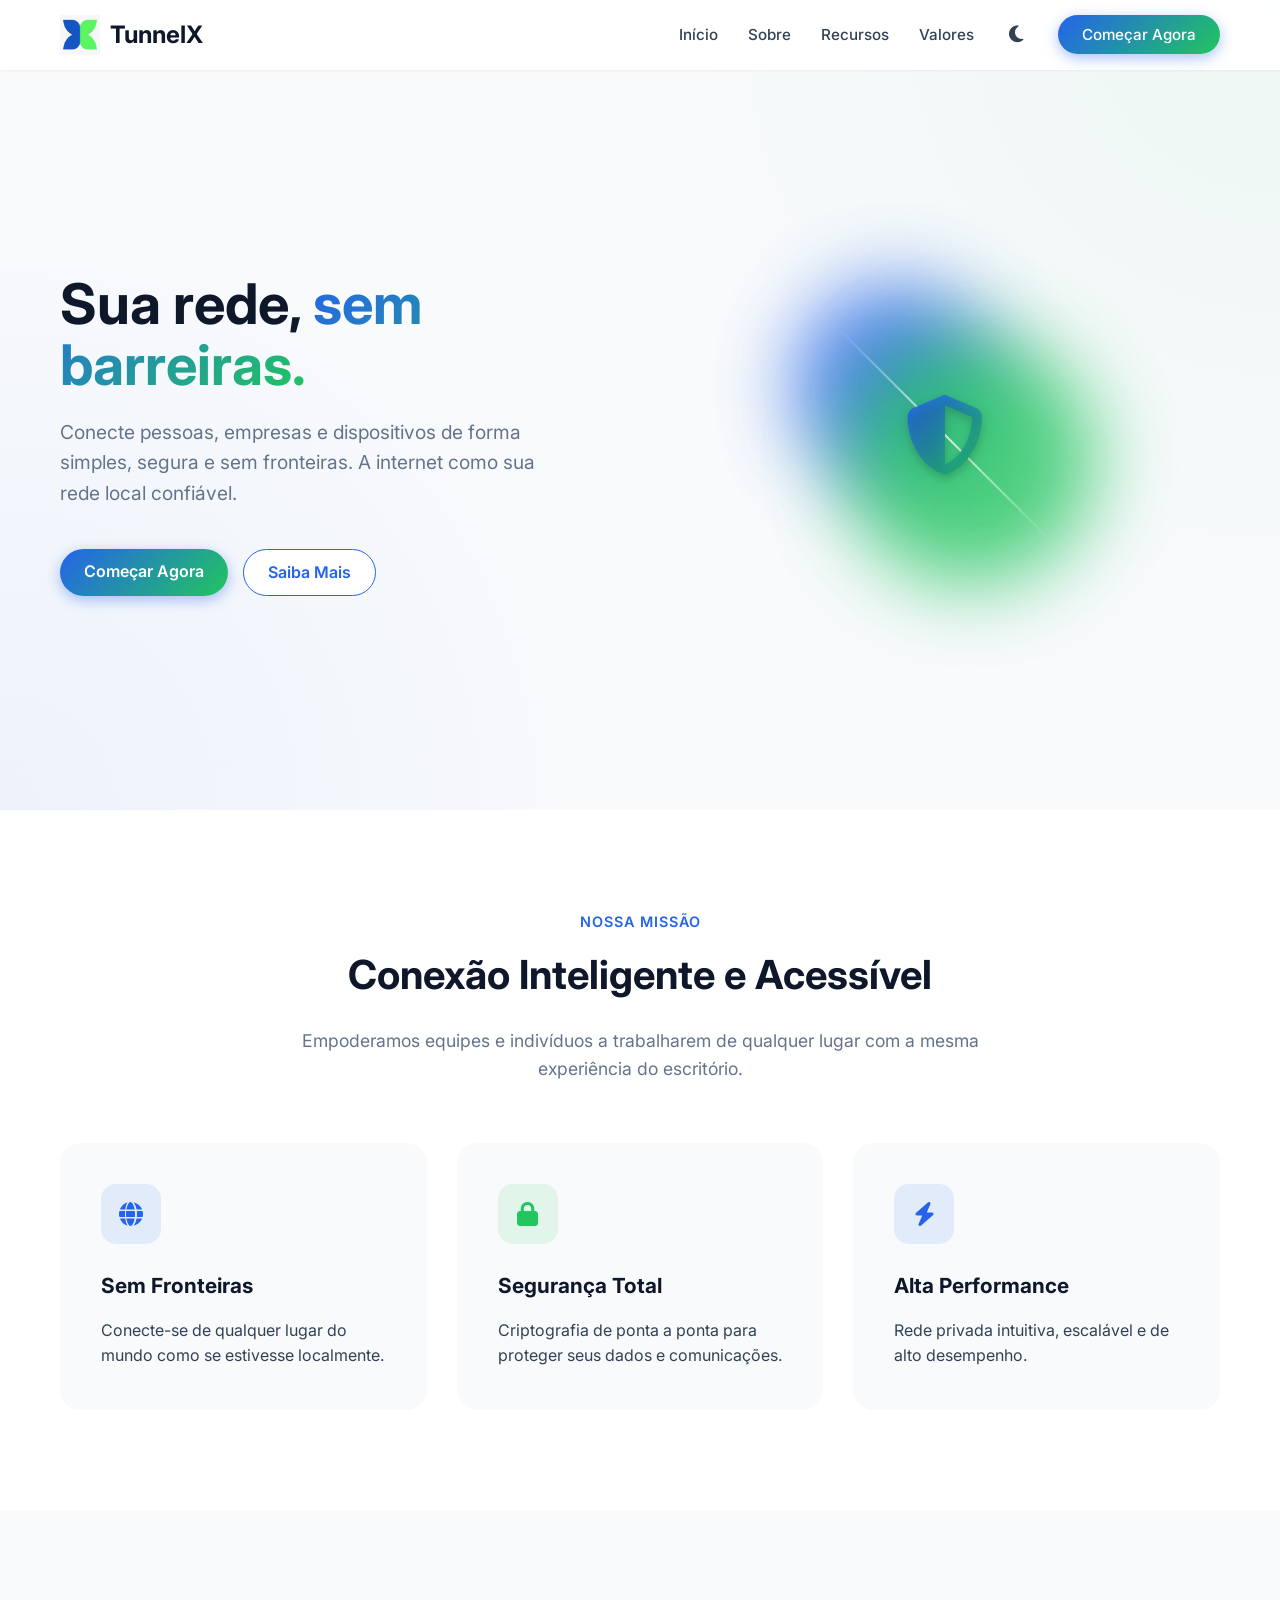
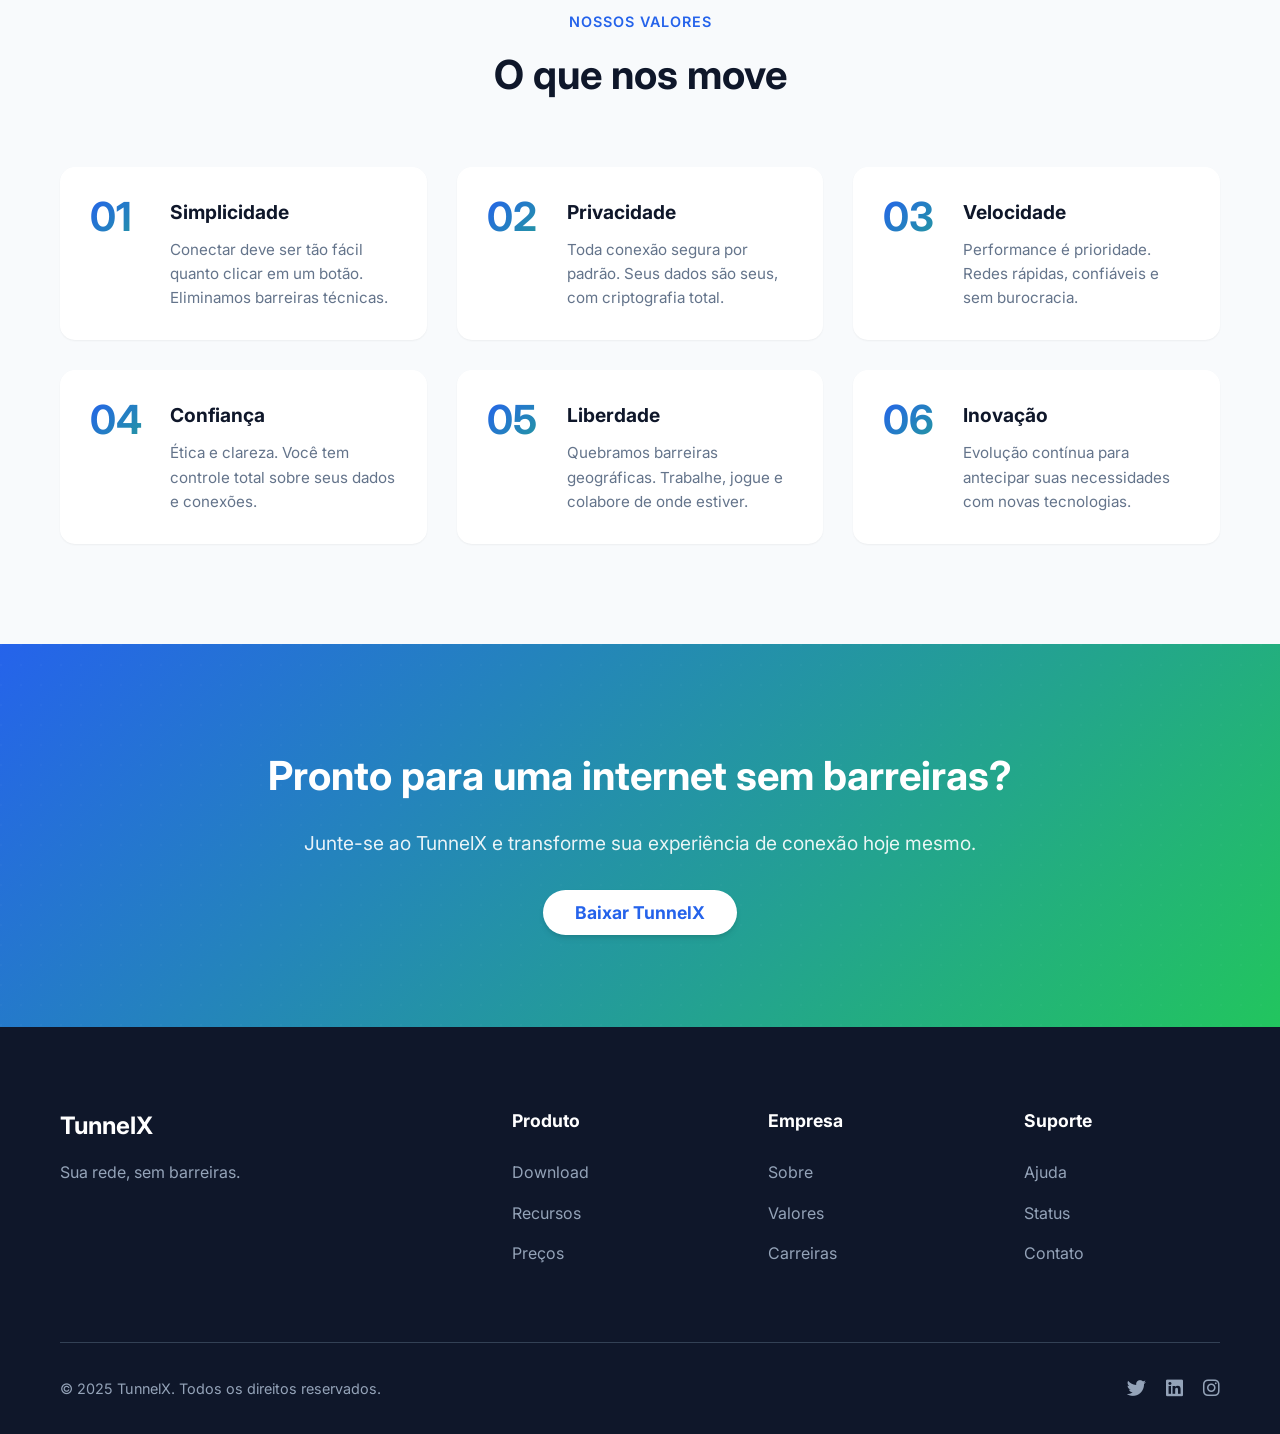
==== index.html @ 8c698bdf "update" ====
<!DOCTYPE html>
<html lang="pt-br">
<head>
    <meta charset="UTF-8">
    <meta name="viewport" content="width=device-width, initial-scale=1.0">
    <meta name="description" content="TunnelX - Sua rede, sem barreiras. A principal plataforma de redes privadas virtuais do mundo. Conecte-se com segurança, simplicidade e velocidade.">
    <meta name="keywords" content="VPN, rede privada, segurança, tunelamento, conexão remota, TunnelX, privacidade, criptografia">
    <meta name="author" content="TunnelX">
    <meta name="theme-color" content="#22C55E">

    <!-- Open Graph / Facebook -->
    <meta property="og:type" content="website">
    <meta property="og:title" content="TunnelX - Sua rede, sem barreiras">
    <meta property="og:description" content="TunnelX - Sua rede, sem barreiras. A principal plataforma de redes privadas virtuais do mundo. Conecte-se com segurança, simplicidade e velocidade.">
    <meta property="og:image" content="img/logo.png">

    <!-- Twitter -->
    <meta property="twitter:card" content="summary_large_image">
    <meta property="twitter:title" content="TunnelX - Sua rede, sem barreiras">
    <meta property="twitter:description" content="TunnelX - Sua rede, sem barreiras. A principal plataforma de redes privadas virtuais do mundo. Conecte-se com segurança, simplicidade e velocidade.">
    <meta property="twitter:image" content="img/logo.png">

    <title>TunnelX - Sua rede, sem barreiras</title>
    
    <!-- Google Fonts -->
    <link rel="preconnect" href="https://fonts.googleapis.com">
    <link rel="preconnect" href="https://fonts.gstatic.com" crossorigin>
    <link href="https://fonts.googleapis.com/css2?family=Inter:wght@300;400;500;600;700&display=swap" rel="stylesheet">
    
    <!-- Font Awesome -->
    <link rel="stylesheet" href="https://cdnjs.cloudflare.com/ajax/libs/font-awesome/6.4.0/css/all.min.css">
    
    <!-- Custom CSS -->
    <link rel="stylesheet" href="css/style.css">
    
    <!-- Favicon -->
    <link rel="shortcut icon" href="img/favicon.jpg" type="image/x-icon">
</head>
<body>

    <!-- Header -->
    <header class="header">
        <div class="container">
            <nav class="navbar">
                <a href="#" class="logo">
                    <img src="img/logo.png" alt="TunnelX Logo" class="logo-img">
                    <span>TunnelX</span>
                </a>
                <ul class="nav-links">
                    <li><a href="#home">Início</a></li>
                    <li><a href="#about">Sobre</a></li>
                    <li><a href="#features">Recursos</a></li>
                    <li><a href="#values">Valores</a></li>
                    <li>
                        <button id="theme-toggle" class="theme-toggle" aria-label="Alternar tema">
                            <i class="fa-solid fa-moon"></i>
                        </button>
                    </li>
                    <li><a href="#contact" class="btn-primary btn-pulse">Começar Agora</a></li>
                </ul>
                <div class="hamburger">
                    <span class="bar"></span>
                    <span class="bar"></span>
                    <span class="bar"></span>
                </div>
            </nav>
        </div>
    </header>

    <!-- Hero Section -->
    <section id="home" class="hero">
        <div class="container hero-container">
            <div class="hero-content fade-in-up">
                <h1>Sua rede, <span class="highlight">sem barreiras.</span></h1>
                <p>Conecte pessoas, empresas e dispositivos de forma simples, segura e sem fronteiras. A internet como sua rede local confiável.</p>
                <div class="hero-btns">
                    <a href="#contact" class="btn-primary btn-pulse">Começar Agora</a>
                    <a href="#about" class="btn-secondary">Saiba Mais</a>
                </div>
            </div>
            <div class="hero-image fade-in-up delay-200">
                <!-- Abstract visual representation of tunneling/connection -->
                <div class="connection-visual">
                    <div class="circle circle-1"></div>
                    <div class="circle circle-2"></div>
                    <div class="line"></div>
                    <i class="fa-solid fa-shield-halved shield-icon"></i>
                </div>
            </div>
        </div>
    </section>

    <!-- Vision/Mission Section -->
    <section id="about" class="about">
        <div class="container">
            <div class="section-header text-center">
                <span class="subtitle">Nossa Missão</span>
                <h2>Conexão Inteligente e Acessível</h2>
                <p>Empoderamos equipes e indivíduos a trabalharem de qualquer lugar com a mesma experiência do escritório.</p>
            </div>
            
            <div class="about-grid">
                <div class="about-card scroll-reveal">
                    <div class="icon-box">
                        <i class="fa-solid fa-globe"></i>
                    </div>
                    <h3>Sem Fronteiras</h3>
                    <p>Conecte-se de qualquer lugar do mundo como se estivesse localmente.</p>
                </div>
                <div class="about-card scroll-reveal delay-100">
                    <div class="icon-box">
                        <i class="fa-solid fa-lock"></i>
                    </div>
                    <h3>Segurança Total</h3>
                    <p>Criptografia de ponta a ponta para proteger seus dados e comunicações.</p>
                </div>
                <div class="about-card scroll-reveal delay-200">
                    <div class="icon-box">
                        <i class="fa-solid fa-bolt"></i>
                    </div>
                    <h3>Alta Performance</h3>
                    <p>Rede privada intuitiva, escalável e de alto desempenho.</p>
                </div>
            </div>
        </div>
    </section>

    <!-- Values Section -->
    <section id="values" class="values">
        <div class="container">
            <div class="section-header text-center">
                <span class="subtitle">Nossos Valores</span>
                <h2>O que nos move</h2>
            </div>
            
            <div class="values-grid">
                <!-- Value 1 -->
                <div class="value-item scroll-reveal">
                    <div class="value-number">01</div>
                    <div class="value-content">
                        <h3>Simplicidade</h3>
                        <p>Conectar deve ser tão fácil quanto clicar em um botão. Eliminamos barreiras técnicas.</p>
                    </div>
                </div>
                <!-- Value 2 -->
                <div class="value-item scroll-reveal delay-100">
                    <div class="value-number">02</div>
                    <div class="value-content">
                        <h3>Privacidade</h3>
                        <p>Toda conexão segura por padrão. Seus dados são seus, com criptografia total.</p>
                    </div>
                </div>
                <!-- Value 3 -->
                <div class="value-item scroll-reveal delay-200">
                    <div class="value-number">03</div>
                    <div class="value-content">
                        <h3>Velocidade</h3>
                        <p>Performance é prioridade. Redes rápidas, confiáveis e sem burocracia.</p>
                    </div>
                </div>
                <!-- Value 4 -->
                <div class="value-item scroll-reveal">
                    <div class="value-number">04</div>
                    <div class="value-content">
                        <h3>Confiança</h3>
                        <p>Ética e clareza. Você tem controle total sobre seus dados e conexões.</p>
                    </div>
                </div>
                <!-- Value 5 -->
                <div class="value-item scroll-reveal delay-100">
                    <div class="value-number">05</div>
                    <div class="value-content">
                        <h3>Liberdade</h3>
                        <p>Quebramos barreiras geográficas. Trabalhe, jogue e colabore de onde estiver.</p>
                    </div>
                </div>
                <!-- Value 6 -->
                <div class="value-item scroll-reveal delay-200">
                    <div class="value-number">06</div>
                    <div class="value-content">
                        <h3>Inovação</h3>
                        <p>Evolução contínua para antecipar suas necessidades com novas tecnologias.</p>
                    </div>
                </div>
            </div>
        </div>
    </section>

    <!-- CTA Section -->
    <section id="contact" class="cta">
        <div class="container">
            <div class="cta-content text-center scroll-reveal">
                <h2>Pronto para uma internet sem barreiras?</h2>
                <p>Junte-se ao TunnelX e transforme sua experiência de conexão hoje mesmo.</p>
                <a href="#" class="btn-light">Baixar TunnelX</a>
            </div>
        </div>
    </section>

    <!-- Footer -->
    <footer class="footer">
        <div class="container">
            <div class="footer-top">
                <div class="footer-brand">
                    <a href="#" class="logo">
                        <span class="logo-text">TunnelX</span>
                    </a>
                    <p>Sua rede, sem barreiras.</p>
                </div>
                <div class="footer-col">
                    <h4>Produto</h4>
                    <ul>
                        <li><a href="#">Download</a></li>
                        <li><a href="#">Recursos</a></li>
                        <li><a href="#">Preços</a></li>
                    </ul>
                </div>
                <div class="footer-col">
                    <h4>Empresa</h4>
                    <ul>
                        <li><a href="#about">Sobre</a></li>
                        <li><a href="#values">Valores</a></li>
                        <li><a href="#">Carreiras</a></li>
                    </ul>
                </div>
                <div class="footer-col">
                    <h4>Suporte</h4>
                    <ul>
                        <li><a href="#">Ajuda</a></li>
                        <li><a href="#">Status</a></li>
                        <li><a href="#">Contato</a></li>
                    </ul>
                </div>
            </div>
            <div class="footer-bottom">
                <p>&copy; 2025 TunnelX. Todos os direitos reservados.</p>
                <div class="social-links">
                    <a href="#"><i class="fa-brands fa-twitter"></i></a>
                    <a href="#"><i class="fa-brands fa-linkedin"></i></a>
                    <a href="#"><i class="fa-brands fa-instagram"></i></a>
                </div>
            </div>
        </div>
    </footer>

    <script src="js/main.js"></script>
</body>
</html>
---- css/style.css ----
:root {
    --primary-color: #2563EB;
    --primary-dark: #1E40AF;
    --secondary-color: #22C55E;
    --secondary-dark: #16A34A;
    --text-color: #334155;
    --text-light: #64748B;
    --bg-light: #F8FAFC;
    --bg-white: #FFFFFF;
    --bg-dark: #0F172A;
    --gradient-main: linear-gradient(135deg, var(--primary-color) 0%, var(--secondary-color) 100%);
    --shadow-sm: 0 1px 2px 0 rgb(0 0 0 / 0.05);
    --shadow-md: 0 4px 6px -1px rgb(0 0 0 / 0.1), 0 2px 4px -2px rgb(0 0 0 / 0.1);
    --shadow-lg: 0 10px 15px -3px rgb(0 0 0 / 0.1), 0 4px 6px -4px rgb(0 0 0 / 0.1);
    --transition: all 0.3s ease;
    --container-width: 1200px;
    --heading-color: var(--bg-dark);
    --footer-bg: var(--bg-dark);
    --card-bg: var(--bg-white);
    --header-bg: rgba(255, 255, 255, 0.95);
}

[data-theme="dark"] {
    --primary-color: #3B82F6;
    --primary-dark: #60A5FA;
    --secondary-color: #4ADE80;
    --secondary-dark: #22C55E;
    --text-color: #E2E8F0;
    --text-light: #94A3B8;
    --bg-light: #0F172A;
    --bg-white: #1E293B;
    --bg-dark: #F8FAFC; /* Inverted for some specific uses if any remaining */
    --heading-color: #F8FAFC;
    --footer-bg: #020617;
    --card-bg: #1E293B;
    --header-bg: rgba(15, 23, 42, 0.95);
    --shadow-sm: 0 1px 2px 0 rgb(0 0 0 / 0.3);
    --shadow-md: 0 4px 6px -1px rgb(0 0 0 / 0.3), 0 2px 4px -2px rgb(0 0 0 / 0.3);
    --shadow-lg: 0 10px 15px -3px rgb(0 0 0 / 0.3), 0 4px 6px -4px rgb(0 0 0 / 0.3);
}

* {
    margin: 0;
    padding: 0;
    box-sizing: border-box;
}

html {
    scroll-behavior: smooth;
}

body {
    font-family: 'Inter', sans-serif;
    color: var(--text-color);
    background-color: var(--bg-light);
    line-height: 1.6;
    overflow-x: hidden;
}

a {
    text-decoration: none;
    color: inherit;
    transition: var(--transition);
}

ul {
    list-style: none;
}

img {
    max-width: 100%;
    display: block;
}

.container {
    max-width: var(--container-width);
    margin: 0 auto;
    padding: 0 20px;
}

.text-center {
    text-align: center;
}

/* Theme Toggle */
.theme-toggle {
    background: none;
    border: none;
    color: var(--text-color);
    font-size: 1.2rem;
    cursor: pointer;
    padding: 5px;
    border-radius: 50%;
    transition: var(--transition);
    display: flex;
    align-items: center;
    justify-content: center;
}

.theme-toggle:hover {
    color: var(--primary-color);
    background-color: rgba(0,0,0,0.05);
}

[data-theme="dark"] .theme-toggle:hover {
    background-color: rgba(255,255,255,0.1);
}

/* Header */
.header {
    background-color: var(--header-bg);
    backdrop-filter: blur(10px);
    position: fixed;
    width: 100%;
    top: 0;
    z-index: 1000;
    box-shadow: var(--shadow-sm);
    padding: 15px 0;
}

.navbar {
    display: flex;
    justify-content: space-between;
    align-items: center;
}

.logo {
    display: flex;
    align-items: center;
    gap: 10px;
    font-weight: 700;
    font-size: 1.5rem;
    color: var(--heading-color);
}

.logo-img {
    height: 40px;
}

.nav-links {
    display: flex;
    align-items: center;
    gap: 30px;
}

.nav-links a {
    font-weight: 500;
    font-size: 0.95rem;
    color: var(--text-color);
}

.nav-links a:hover {
    color: var(--primary-color);
}

.hamburger {
    display: none;
    cursor: pointer;
}

.bar {
    display: block;
    width: 25px;
    height: 3px;
    margin: 5px auto;
    background-color: var(--text-color);
    transition: var(--transition);
}

/* Buttons */
.btn-primary {
    background: var(--gradient-main);
    color: white !important;
    padding: 10px 24px;
    border-radius: 50px;
    font-weight: 600;
    box-shadow: 0 4px 14px 0 rgba(37, 99, 235, 0.39);
}

.btn-primary:hover {
    transform: translateY(-2px);
    box-shadow: 0 6px 20px 0 rgba(37, 99, 235, 0.23);
}

.btn-secondary {
    background: var(--bg-white);
    color: var(--primary-color) !important;
    padding: 10px 24px;
    border-radius: 50px;
    font-weight: 600;
    border: 1px solid var(--primary-color);
}

.btn-secondary:hover {
    background-color: #f0f7ff;
}

.btn-light {
    background-color: var(--bg-white);
    color: var(--primary-color);
    padding: 12px 32px;
    border-radius: 50px;
    font-weight: 700;
    font-size: 1.1rem;
    box-shadow: var(--shadow-md);
}

.btn-light:hover {
    transform: translateY(-2px);
    box-shadow: var(--shadow-lg);
}

/* Hero Section */
.hero {
    padding: 160px 0 100px;
    min-height: 90vh;
    display: flex;
    align-items: center;
    background: radial-gradient(circle at top right, rgba(34, 197, 94, 0.05), transparent 40%),
                radial-gradient(circle at bottom left, rgba(37, 99, 235, 0.05), transparent 40%);
}

.hero-container {
    display: grid;
    grid-template-columns: 1fr 1fr;
    gap: 60px;
    align-items: center;
}

.hero-content h1 {
    font-size: 3.5rem;
    line-height: 1.1;
    margin-bottom: 20px;
    color: var(--heading-color);
}

.highlight {
    background: var(--gradient-main);
    -webkit-background-clip: text;
    -webkit-text-fill-color: transparent;
}

.hero-content p {
    font-size: 1.2rem;
    color: var(--text-light);
    margin-bottom: 40px;
    max-width: 500px;
}

.hero-btns {
    display: flex;
    gap: 15px;
    flex-wrap: wrap;
}

/* Hero Animation Visual */
.connection-visual {
    position: relative;
    width: 400px;
    height: 400px;
    margin: 0 auto;
    max-width: 100%;
}

.circle {
    position: absolute;
    border-radius: 50%;
    opacity: 0.8;
}

.circle-1 {
    width: 200px;
    height: 200px;
    background: var(--primary-color);
    top: 50px;
    left: 50px;
    filter: blur(40px);
    animation: float 6s ease-in-out infinite;
}

.circle-2 {
    width: 250px;
    height: 250px;
    background: var(--secondary-color);
    bottom: 50px;
    right: 50px;
    filter: blur(40px);
    animation: float 8s ease-in-out infinite reverse;
}

.line {
    position: absolute;
    top: 50%;
    left: 50%;
    width: 300px;
    height: 2px;
    background: linear-gradient(90deg, transparent, rgba(255,255,255,0.8), transparent);
    transform: translate(-50%, -50%) rotate(45deg);
    z-index: 1;
}

.shield-icon {
    position: absolute;
    top: 50%;
    left: 50%;
    transform: translate(-50%, -50%);
    font-size: 5rem;
    color: white;
    z-index: 2;
    text-shadow: 0 4px 10px rgba(0,0,0,0.1);
    background: var(--gradient-main);
    -webkit-background-clip: text;
    -webkit-text-fill-color: transparent;
    filter: drop-shadow(0 4px 6px rgba(0,0,0,0.1));
}

@keyframes float {
    0% { transform: translate(0, 0); }
    50% { transform: translate(0, 20px); }
    100% { transform: translate(0, 0); }
}

/* About Section */
.about {
    padding: 100px 0;
    background-color: var(--bg-white);
}

.section-header {
    margin-bottom: 60px;
}

.subtitle {
    color: var(--primary-color);
    font-weight: 600;
    text-transform: uppercase;
    font-size: 0.9rem;
    letter-spacing: 1px;
    display: block;
    margin-bottom: 10px;
}

.section-header h2 {
    font-size: 2.5rem;
    color: var(--heading-color);
    margin-bottom: 20px;
}

.section-header p {
    font-size: 1.1rem;
    color: var(--text-light);
    max-width: 700px;
    margin: 0 auto;
}

.about-grid {
    display: grid;
    grid-template-columns: repeat(auto-fit, minmax(300px, 1fr));
    gap: 30px;
}

.about-card {
    background: var(--bg-light);
    padding: 40px;
    border-radius: 20px;
    transition: var(--transition);
    border: 1px solid transparent;
}

.about-card:hover {
    transform: translateY(-5px);
    box-shadow: var(--shadow-lg);
    background: var(--card-bg);
    border-color: rgba(37, 99, 235, 0.1);
}

.icon-box {
    width: 60px;
    height: 60px;
    background: rgba(37, 99, 235, 0.1);
    border-radius: 15px;
    display: flex;
    align-items: center;
    justify-content: center;
    font-size: 1.5rem;
    color: var(--primary-color);
    margin-bottom: 25px;
}

.about-card:nth-child(2) .icon-box {
    background: rgba(34, 197, 94, 0.1);
    color: var(--secondary-color);
}

.about-card h3 {
    font-size: 1.3rem;
    margin-bottom: 15px;
    color: var(--heading-color);
}

/* Values Section */
.values {
    padding: 100px 0;
    background-color: var(--bg-light);
}

.values-grid {
    display: grid;
    grid-template-columns: repeat(auto-fit, minmax(300px, 1fr));
    gap: 30px;
}

.value-item {
    background: var(--card-bg);
    padding: 30px;
    border-radius: 15px;
    display: flex;
    gap: 20px;
    box-shadow: var(--shadow-sm);
    transition: var(--transition);
}

.value-item:hover {
    box-shadow: var(--shadow-md);
    transform: translateY(-3px);
}

.value-number {
    font-size: 2.5rem;
    font-weight: 700;
    background: var(--gradient-main);
    -webkit-background-clip: text;
    -webkit-text-fill-color: transparent;
    background-clip: text;
    line-height: 1;
    min-width: 60px;
}

.value-content h3 {
    font-size: 1.2rem;
    margin-bottom: 10px;
    color: var(--heading-color);
}

.value-content p {
    font-size: 0.95rem;
    color: var(--text-light);
}

/* CTA Section */
.cta {
    padding: 100px 0;
    background: var(--gradient-main);
    color: white;
    position: relative;
    overflow: hidden;
}

.cta::before {
    content: '';
    position: absolute;
    top: 0;
    left: 0;
    right: 0;
    bottom: 0;
    background: url('data:image/svg+xml,<svg width="20" height="20" xmlns="http://www.w3.org/2000/svg"><circle cx="1" cy="1" r="1" fill="rgba(255,255,255,0.1)"/></svg>');
    opacity: 0.3;
}

.cta-content {
    position: relative;
    z-index: 1;
    max-width: 800px;
    margin: 0 auto;
    padding: 0 20px;
}

.cta h2 {
    font-size: 2.5rem;
    margin-bottom: 20px;
}

.cta p {
    font-size: 1.2rem;
    margin-bottom: 40px;
    opacity: 0.9;
}

/* Footer */
.footer {
    background-color: var(--footer-bg);
    color: white;
    padding: 80px 0 30px;
}

.footer-top {
    display: grid;
    grid-template-columns: 2fr 1fr 1fr 1fr;
    gap: 60px;
    margin-bottom: 60px;
}

.footer-brand .logo-text {
    font-size: 1.5rem;
    font-weight: 700;
    color: white;
    display: block;
    margin-bottom: 15px;
}

.footer-brand p {
    color: #94a3b8;
    max-width: 300px;
}

.footer-col h4 {
    margin-bottom: 25px;
    font-size: 1.1rem;
}

.footer-col ul li {
    margin-bottom: 15px;
}

.footer-col ul li a {
    color: #94a3b8;
}

.footer-col ul li a:hover {
    color: white;
}

.footer-bottom {
    border-top: 1px solid #334155;
    padding-top: 30px;
    display: flex;
    justify-content: space-between;
    align-items: center;
    color: #94a3b8;
    font-size: 0.9rem;
}

.social-links {
    display: flex;
    gap: 20px;
}

.social-links a {
    color: #94a3b8;
    font-size: 1.2rem;
}

.social-links a:hover {
    color: white;
}

/* Animations */
.fade-in-up {
    opacity: 0;
    transform: translateY(30px);
    animation: fadeInUp 0.8s forwards;
}

.scroll-reveal {
    opacity: 0;
    transform: translateY(30px);
    transition: all 0.8s ease;
}

.scroll-reveal.active {
    opacity: 1;
    transform: translateY(0);
}

.delay-100 { animation-delay: 0.1s; transition-delay: 0.1s; }
.delay-200 { animation-delay: 0.2s; transition-delay: 0.2s; }

@keyframes fadeInUp {
    to {
        opacity: 1;
        transform: translateY(0);
    }
}

@keyframes pulse {
    0% {
        box-shadow: 0 4px 14px 0 rgba(37, 99, 235, 0.39), 0 0 0 0 rgba(37, 99, 235, 0.7);
    }
    70% {
        box-shadow: 0 4px 14px 0 rgba(37, 99, 235, 0.39), 0 0 0 10px rgba(37, 99, 235, 0);
    }
    100% {
        box-shadow: 0 4px 14px 0 rgba(37, 99, 235, 0.39), 0 0 0 0 rgba(37, 99, 235, 0);
    }
}

.btn-pulse {
    animation: pulse 2s infinite;
}

.btn-pulse:hover {
    animation: none;
}

/* Responsive */
@media (max-width: 992px) {
    .hero-content h1 {
        font-size: 2.8rem;
    }
    
    .hero-container {
        grid-template-columns: 1fr;
        text-align: center;
    }
    
    .hero-content p {
        margin: 0 auto 40px;
    }
    
    .hero-btns {
        justify-content: center;
    }
    
    .hero-image {
        margin-top: 50px;
    }
    
    .connection-visual {
        width: 300px;
        height: 300px;
    }

    .circle-1 { width: 150px; height: 150px; }
    .circle-2 { width: 180px; height: 180px; }
    .line { width: 220px; }
    
    .footer-top {
        grid-template-columns: 1fr 1fr;
        gap: 40px;
    }
}

@media (max-width: 768px) {
    .nav-links {
        position: fixed;
        right: -100%;
        top: 70px;
        flex-direction: column;
        background-color: white;
        width: 100%;
        text-align: center;
        transition: 0.3s;
        box-shadow: 0 10px 10px rgba(0,0,0,0.1);
        padding: 20px 0;
    }
    
    .nav-links.active {
        right: 0;
    }
    
    .hamburger {
        display: block;
    }
    
    .hamburger.active .bar:nth-child(2) {
        opacity: 0;
    }
    
    .hamburger.active .bar:nth-child(1) {
        transform: translateY(8px) rotate(45deg);
    }
    
    .hamburger.active .bar:nth-child(3) {
        transform: translateY(-8px) rotate(-45deg);
    }
    
    .hero-content h1 {
        font-size: 2.2rem;
    }
    
    .section-header h2 {
        font-size: 2rem;
    }

    .cta h2 {
        font-size: 2rem;
    }
    
    .footer-top {
        grid-template-columns: 1fr;
        text-align: center;
    }
    
    .footer-brand p {
        margin: 0 auto;
    }
    
    .footer-bottom {
        flex-direction: column;
        gap: 20px;
        text-align: center;
    }
}

@media (max-width: 480px) {
    .hero-content h1 {
        font-size: 1.8rem;
    }

    .hero-btns {
        flex-direction: column;
        width: 100%;
    }

    .btn-primary, .btn-secondary {
        width: 100%;
        text-align: center;
    }

    .value-item {
        flex-direction: column;
        text-align: center;
    }
    
    .value-number {
        margin: 0 auto;
    }

    .connection-visual {
        width: 250px;
        height: 250px;
    }
}
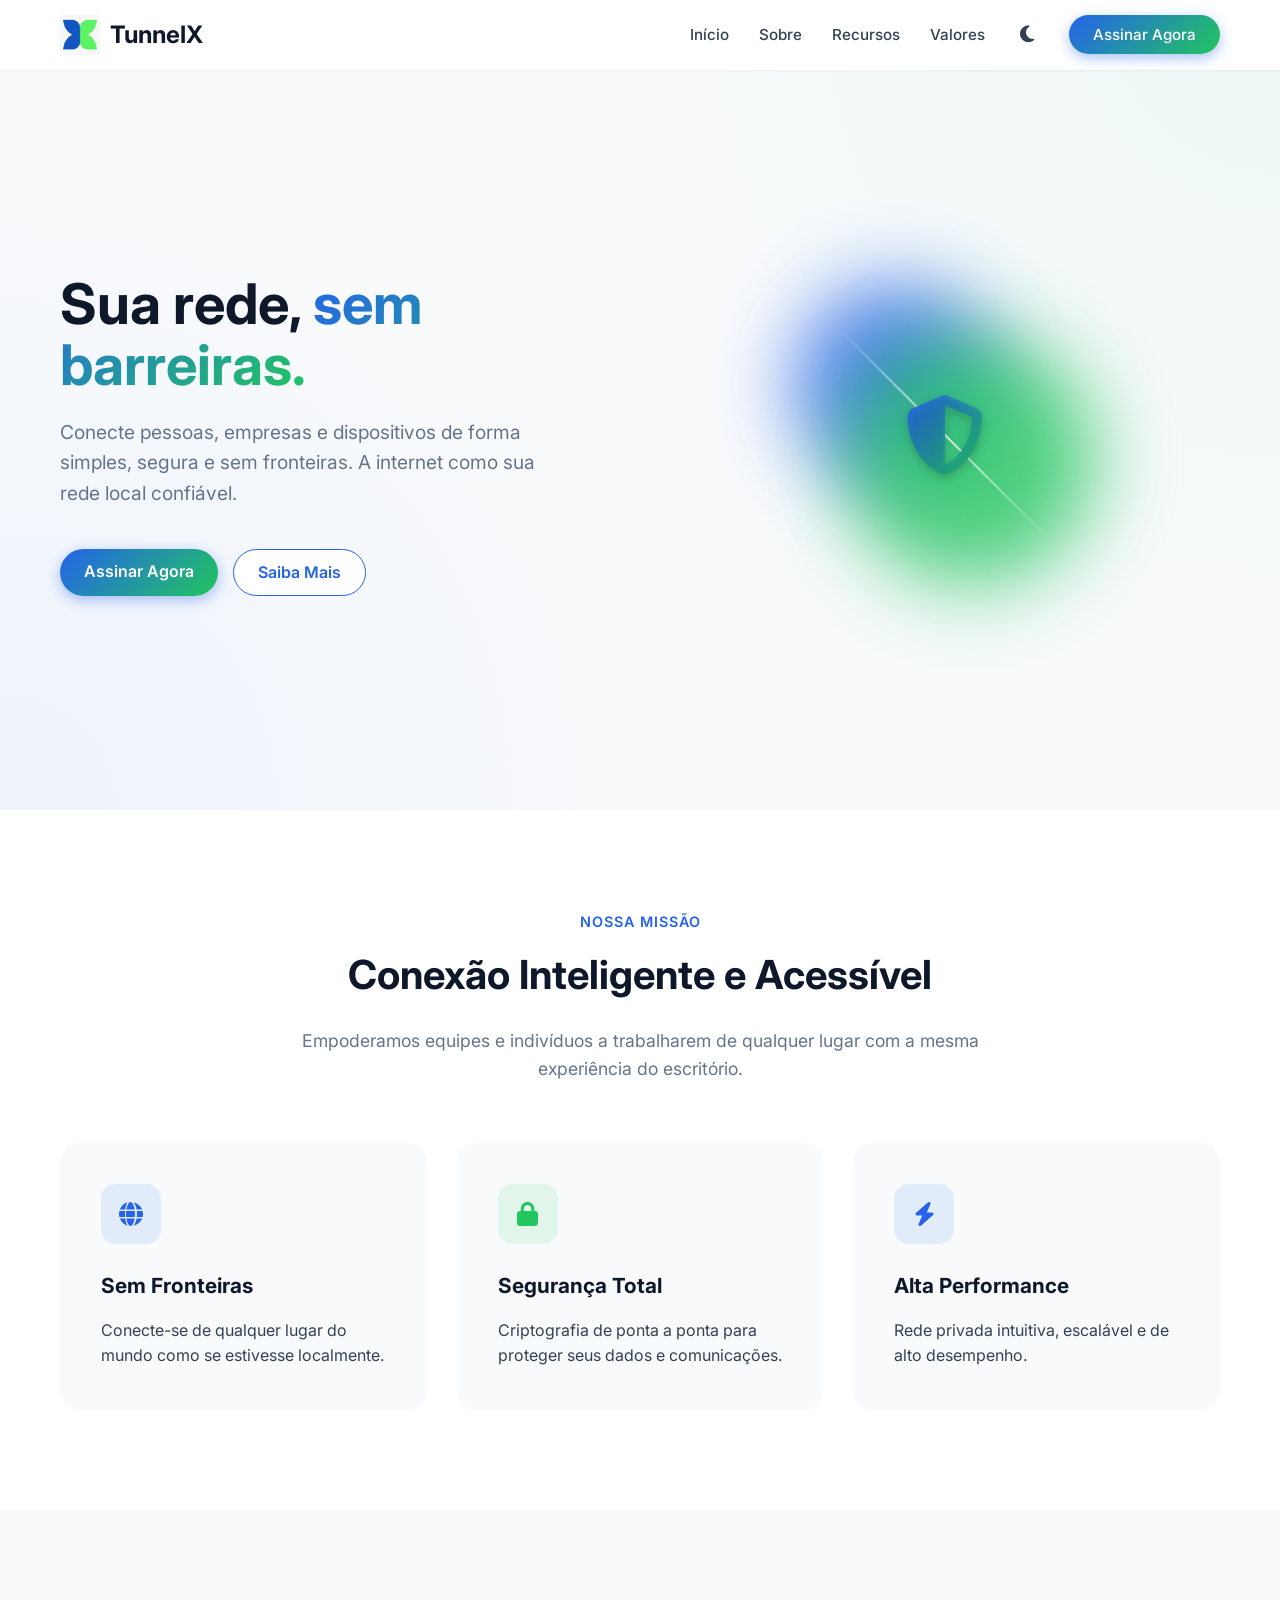
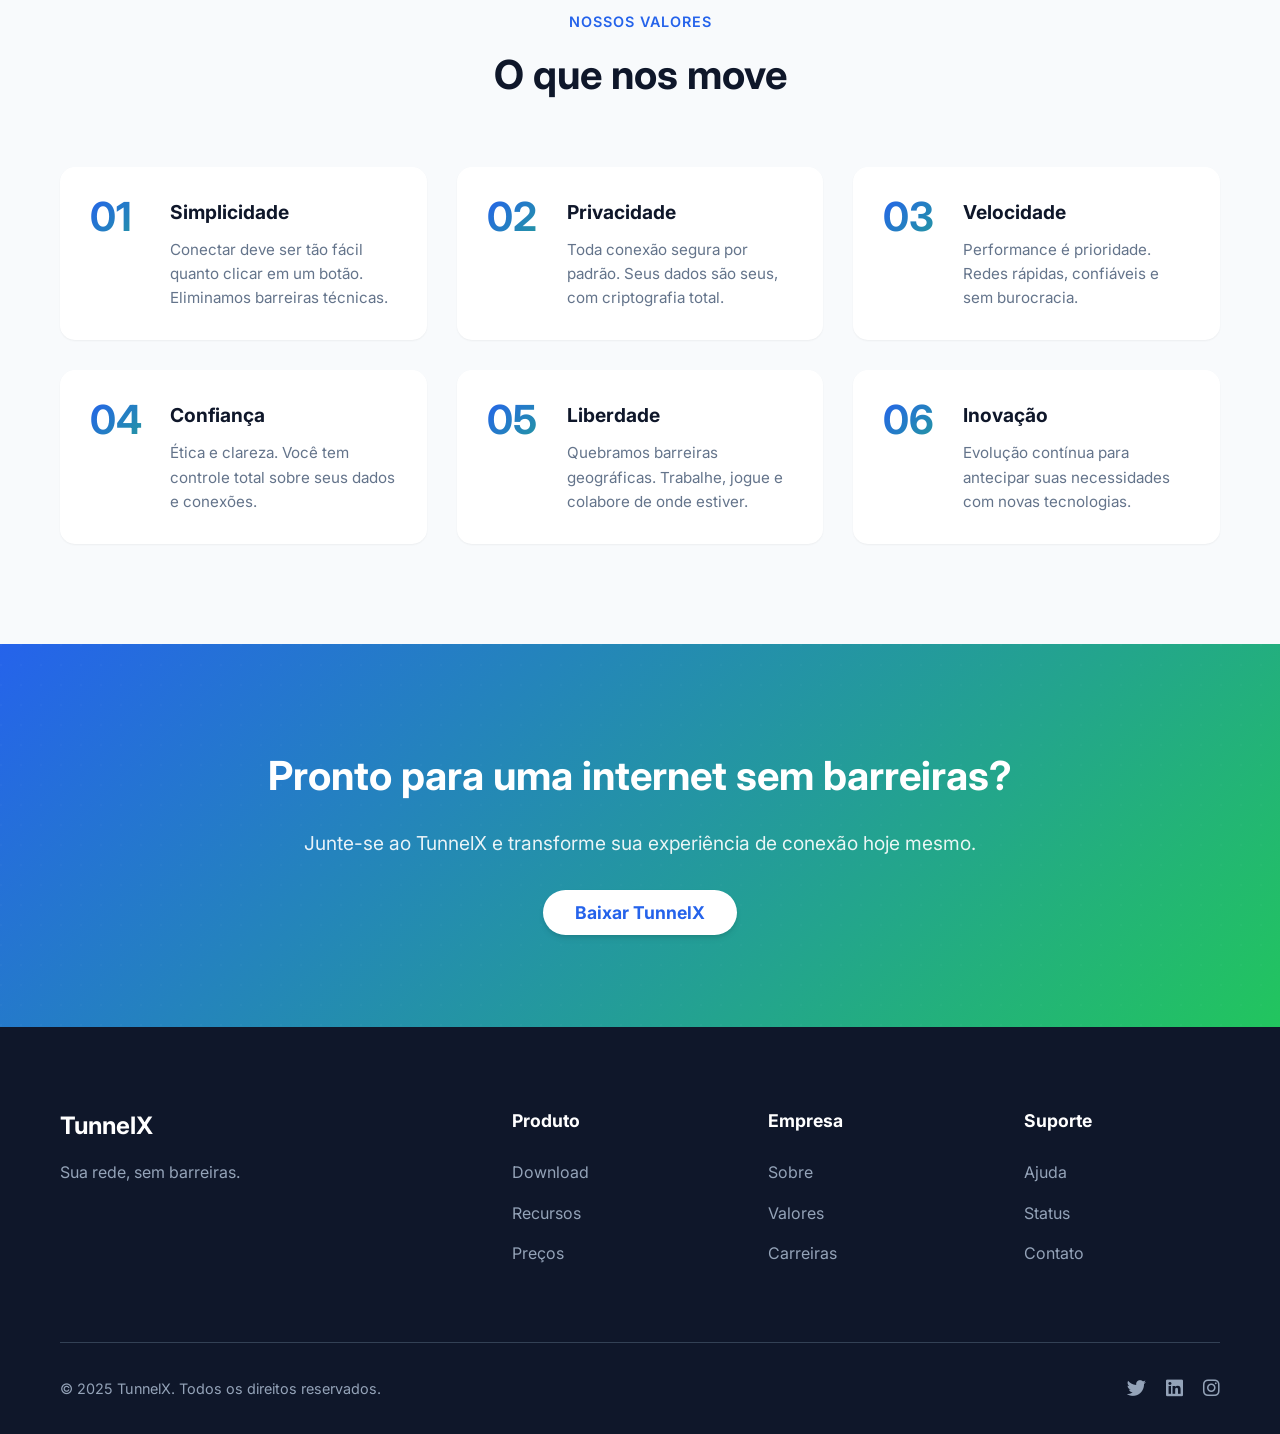
==== commit bbbc7bbe: "updates" ====
--- a/index.html
+++ b/index.html
@@ -56,7 +56,7 @@
                             <i class="fa-solid fa-moon"></i>
                         </button>
                     </li>
-                    <li><a href="#contact" class="btn-primary btn-pulse">Começar Agora</a></li>
+                    <li><a href="venda.html" class="btn-primary btn-pulse">Assinar Agora</a></li>
                 </ul>
                 <div class="hamburger">
                     <span class="bar"></span>
@@ -74,7 +74,7 @@
                 <h1>Sua rede, <span class="highlight">sem barreiras.</span></h1>
                 <p>Conecte pessoas, empresas e dispositivos de forma simples, segura e sem fronteiras. A internet como sua rede local confiável.</p>
                 <div class="hero-btns">
-                    <a href="#contact" class="btn-primary btn-pulse">Começar Agora</a>
+                    <a href="venda.html" class="btn-primary btn-pulse">Assinar Agora</a>
                     <a href="#about" class="btn-secondary">Saiba Mais</a>
                 </div>
             </div>
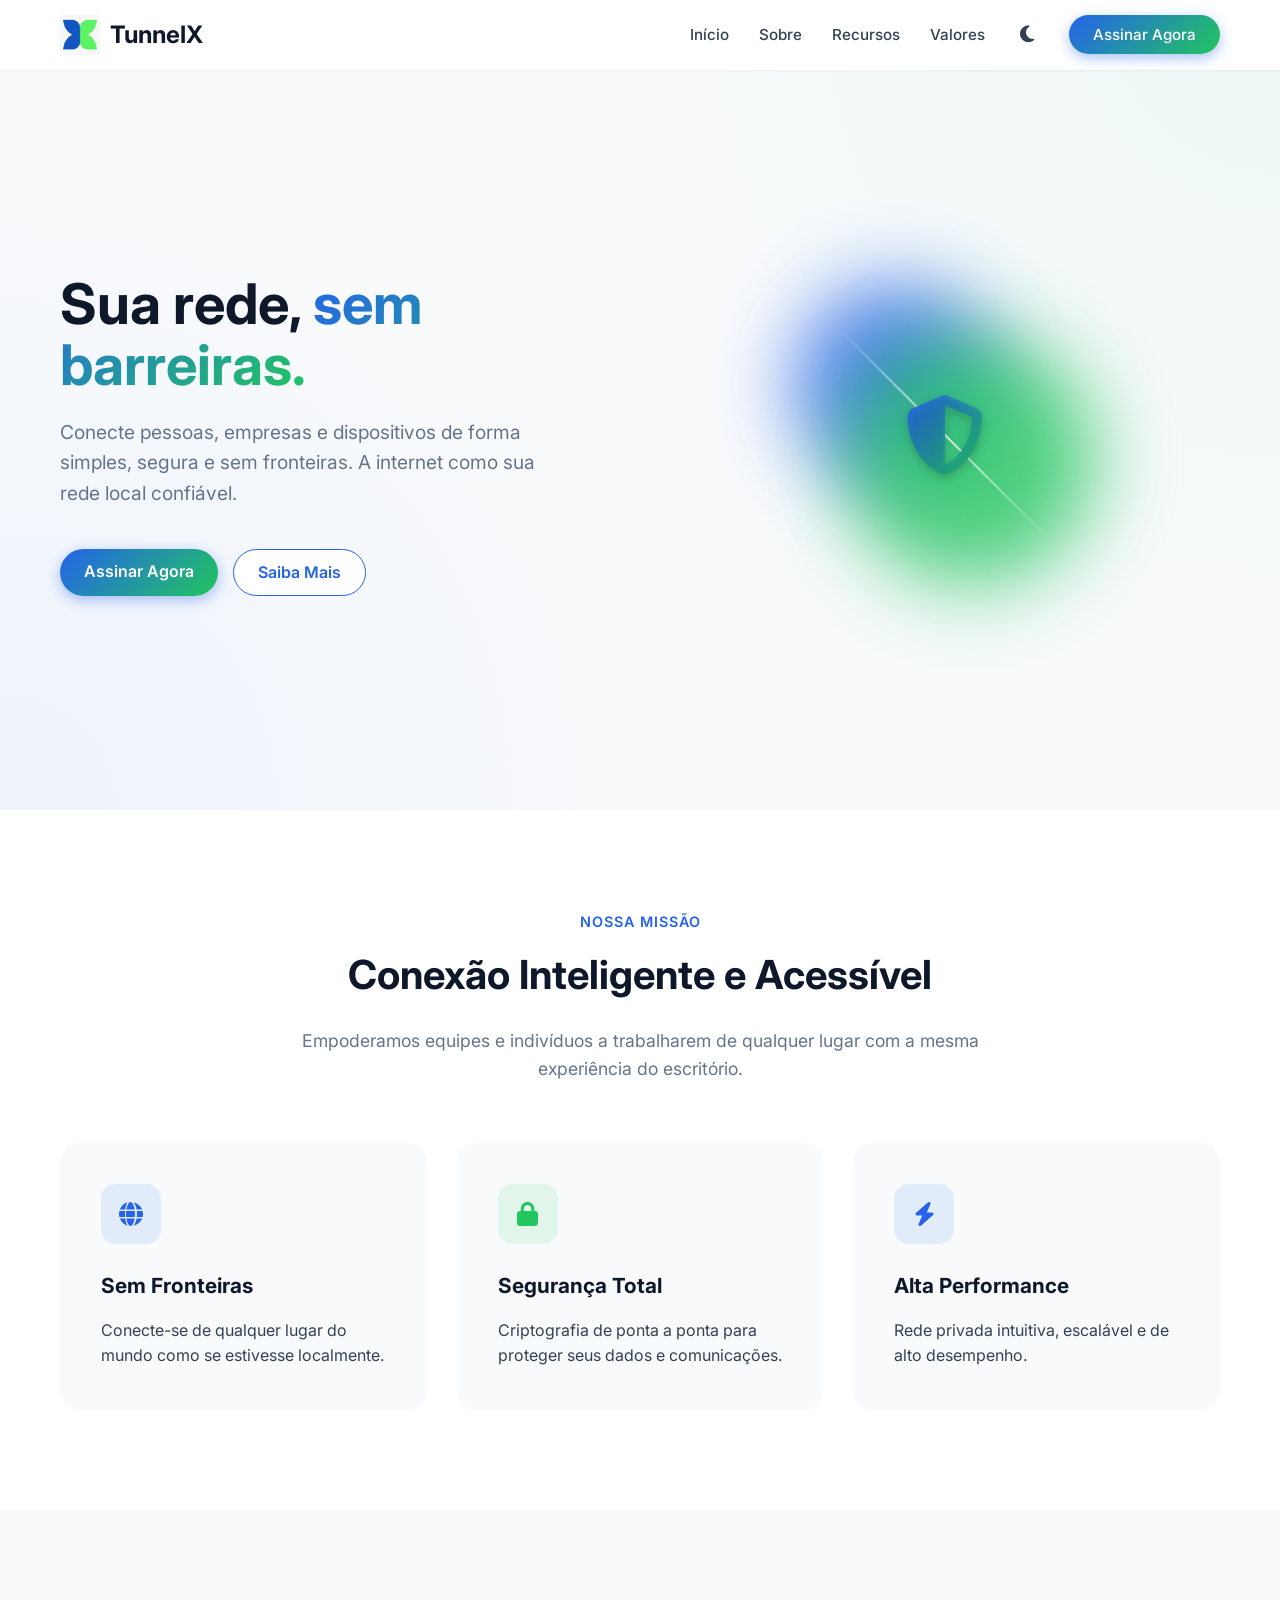
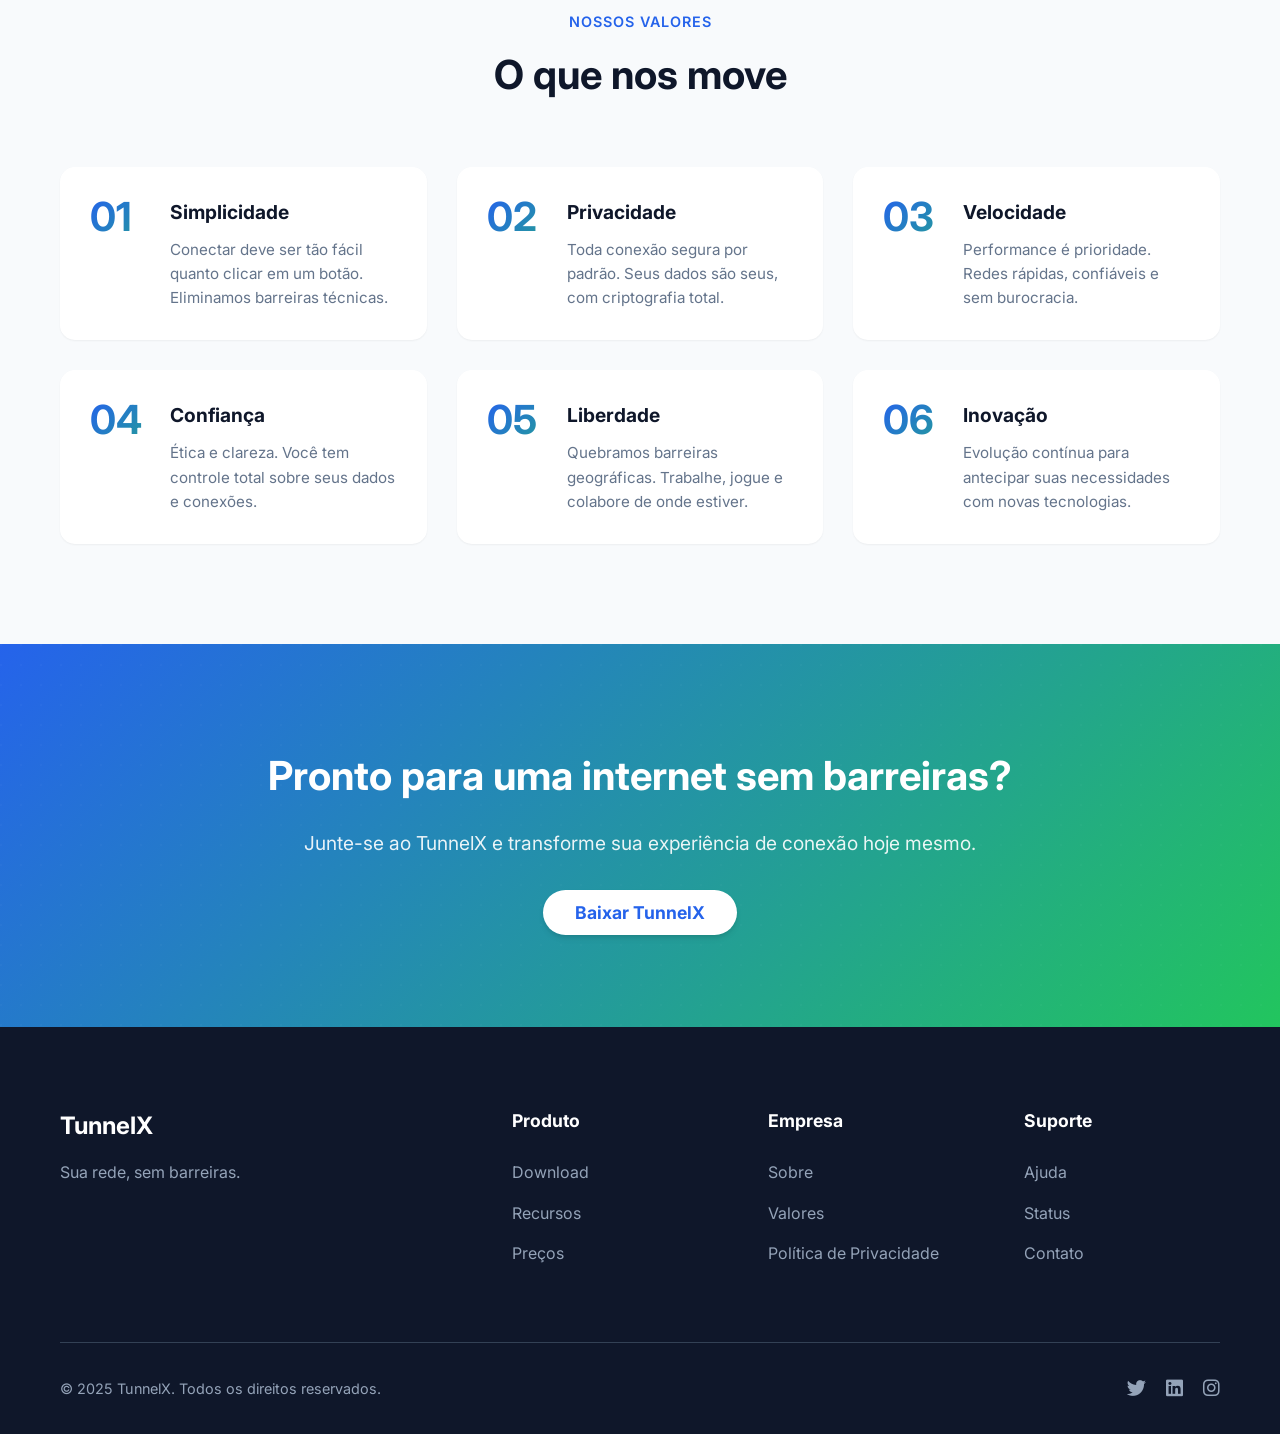
==== commit 4cae97b0: "updates" ====
--- a/index.html
+++ b/index.html
@@ -220,7 +220,7 @@
                     <ul>
                         <li><a href="#about">Sobre</a></li>
                         <li><a href="#values">Valores</a></li>
-                        <li><a href="#">Carreiras</a></li>
+                        <li><a href="politica-de-privacidade.html">Política de Privacidade</a></li>
                     </ul>
                 </div>
                 <div class="footer-col">
--- a/css/style.css
+++ b/css/style.css
@@ -57,6 +57,10 @@
     overflow-x: hidden;
 }
 
+main {
+    display: block;
+}
+
 a {
     text-decoration: none;
     color: inherit;
@@ -250,6 +254,70 @@
 .hero-btns {
     display: flex;
     gap: 15px;
+    flex-wrap: wrap;
+}
+
+.legal-page {
+    padding: 140px 0 100px;
+}
+
+.legal-header {
+    max-width: 900px;
+    margin: 0 auto 30px;
+    text-align: center;
+}
+
+.legal-header h1 {
+    font-size: 2.8rem;
+    color: var(--heading-color);
+    margin-bottom: 10px;
+}
+
+.legal-header p {
+    color: var(--text-light);
+}
+
+.legal-card {
+    background: var(--card-bg);
+    border-radius: 20px;
+    box-shadow: var(--shadow-md);
+    border: 1px solid rgba(37, 99, 235, 0.08);
+    padding: 40px;
+    max-width: 900px;
+    margin: 0 auto;
+}
+
+.legal-content h2 {
+    font-size: 1.3rem;
+    color: var(--heading-color);
+    margin-top: 26px;
+    margin-bottom: 10px;
+}
+
+.legal-content h2:first-child {
+    margin-top: 0;
+}
+
+.legal-content p {
+    color: var(--text-color);
+    margin-bottom: 12px;
+}
+
+.legal-content ul {
+    list-style: disc;
+    padding-left: 22px;
+    margin: 10px 0 16px;
+    color: var(--text-color);
+}
+
+.legal-content li {
+    margin: 8px 0;
+}
+
+.legal-actions {
+    margin-top: 30px;
+    display: flex;
+    gap: 12px;
     flex-wrap: wrap;
 }
 
@@ -677,6 +745,14 @@
     .hero-content h1 {
         font-size: 2.2rem;
     }
+
+    .legal-header h1 {
+        font-size: 2.2rem;
+    }
+
+    .legal-card {
+        padding: 28px;
+    }
     
     .section-header h2 {
         font-size: 2rem;
@@ -707,6 +783,10 @@
         font-size: 1.8rem;
     }
 
+    .legal-card {
+        padding: 22px;
+    }
+
     .hero-btns {
         flex-direction: column;
         width: 100%;
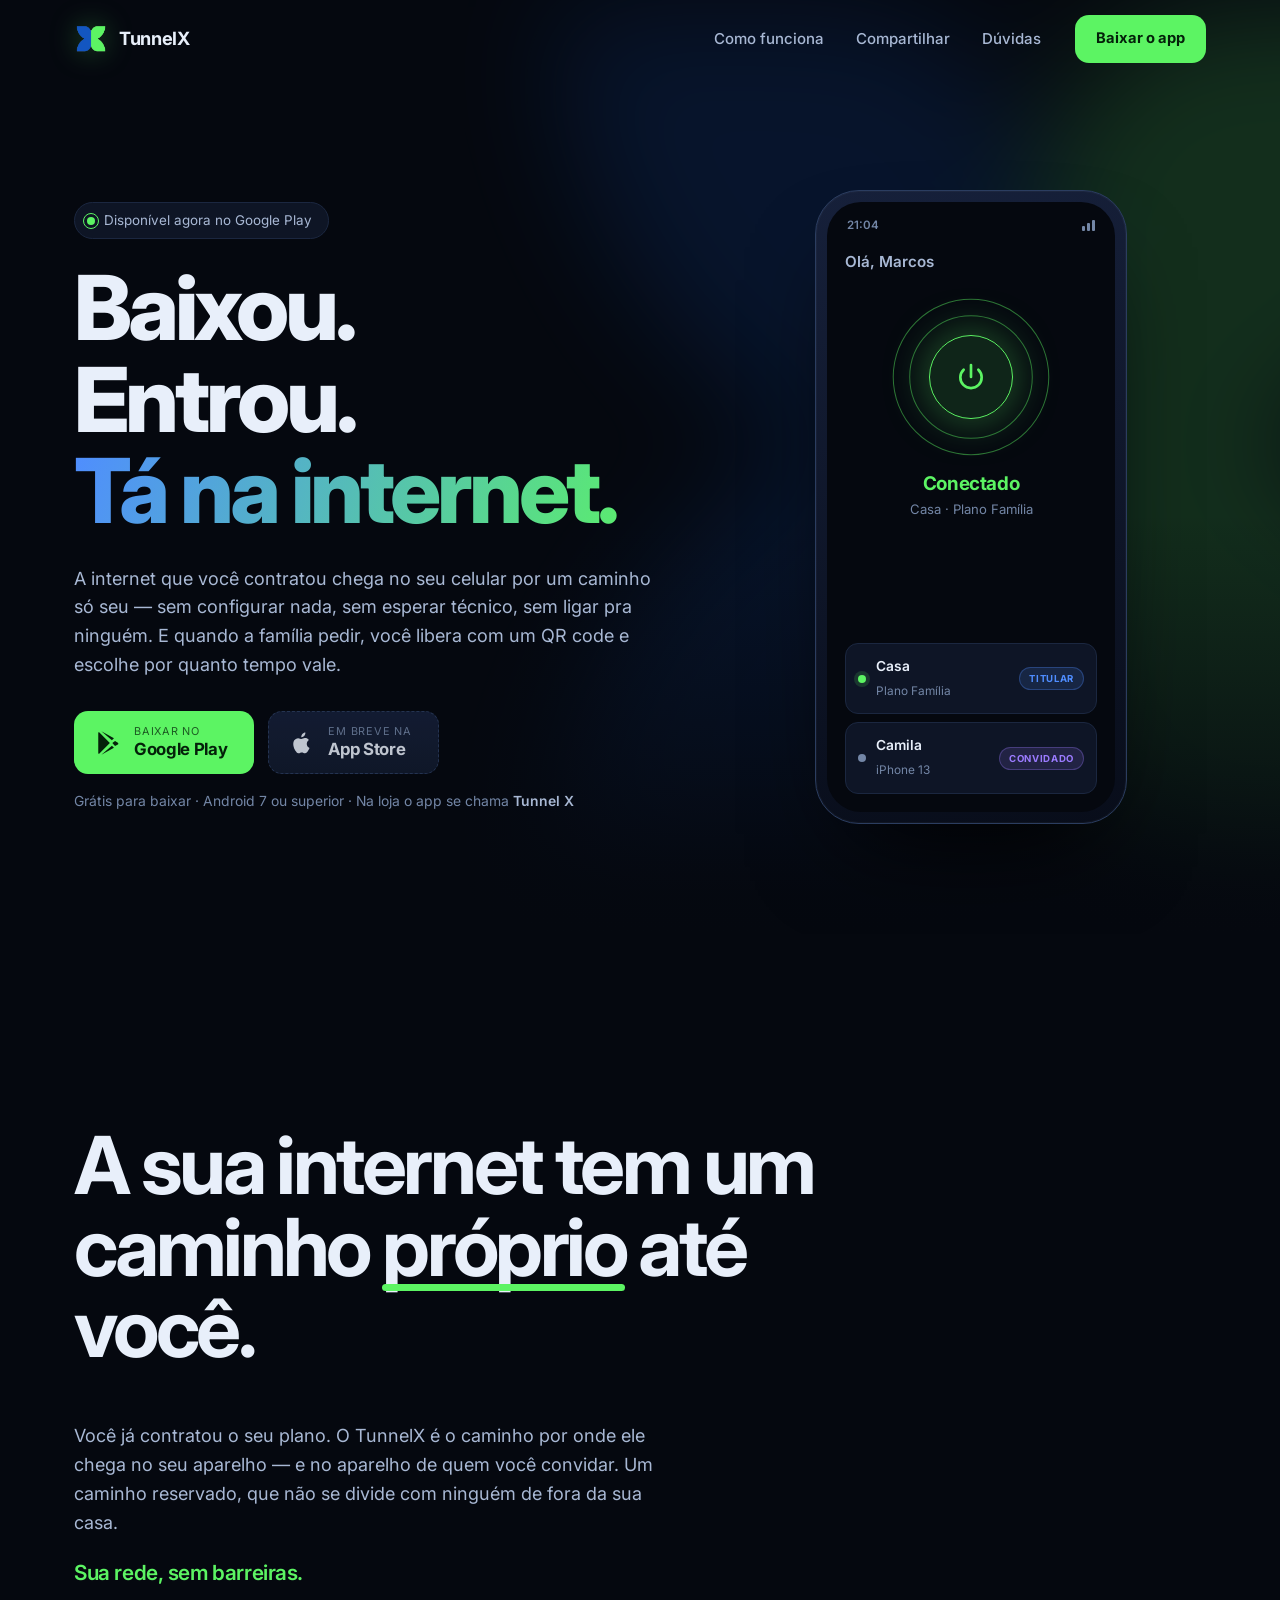
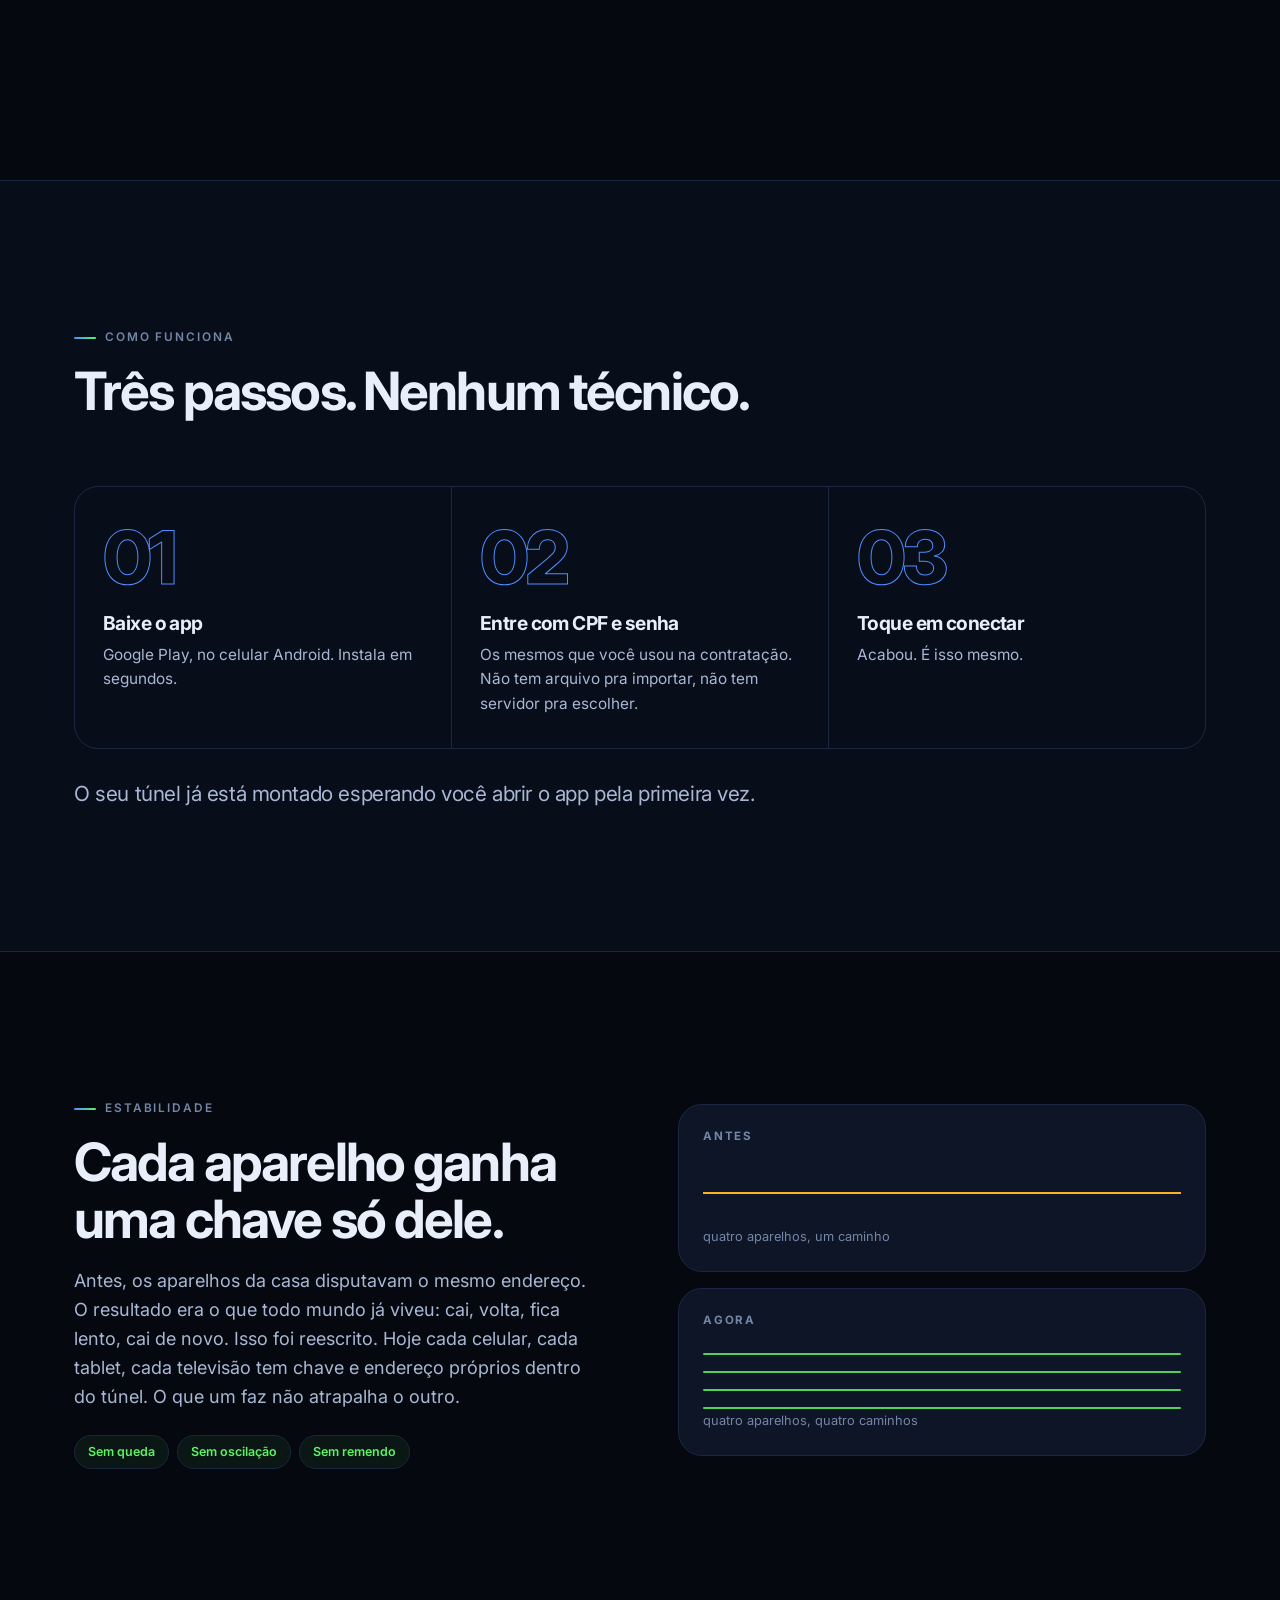
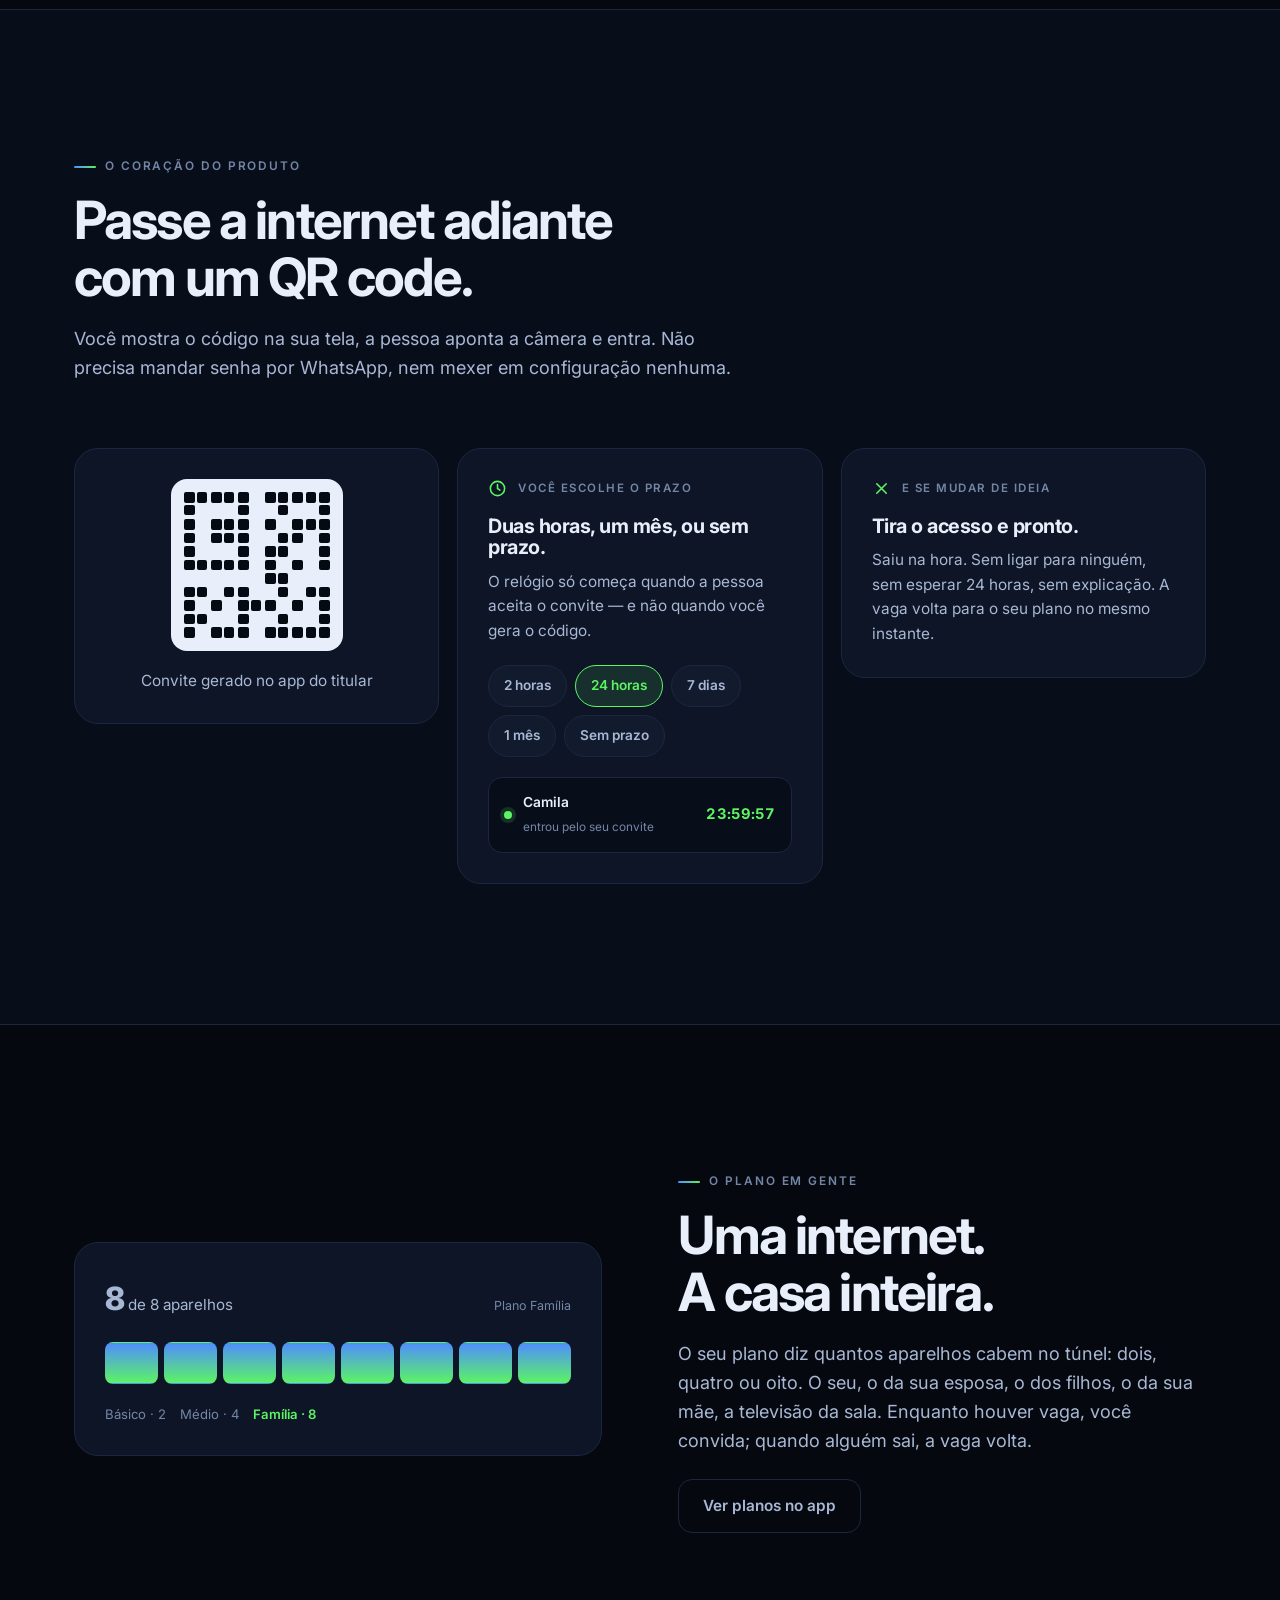
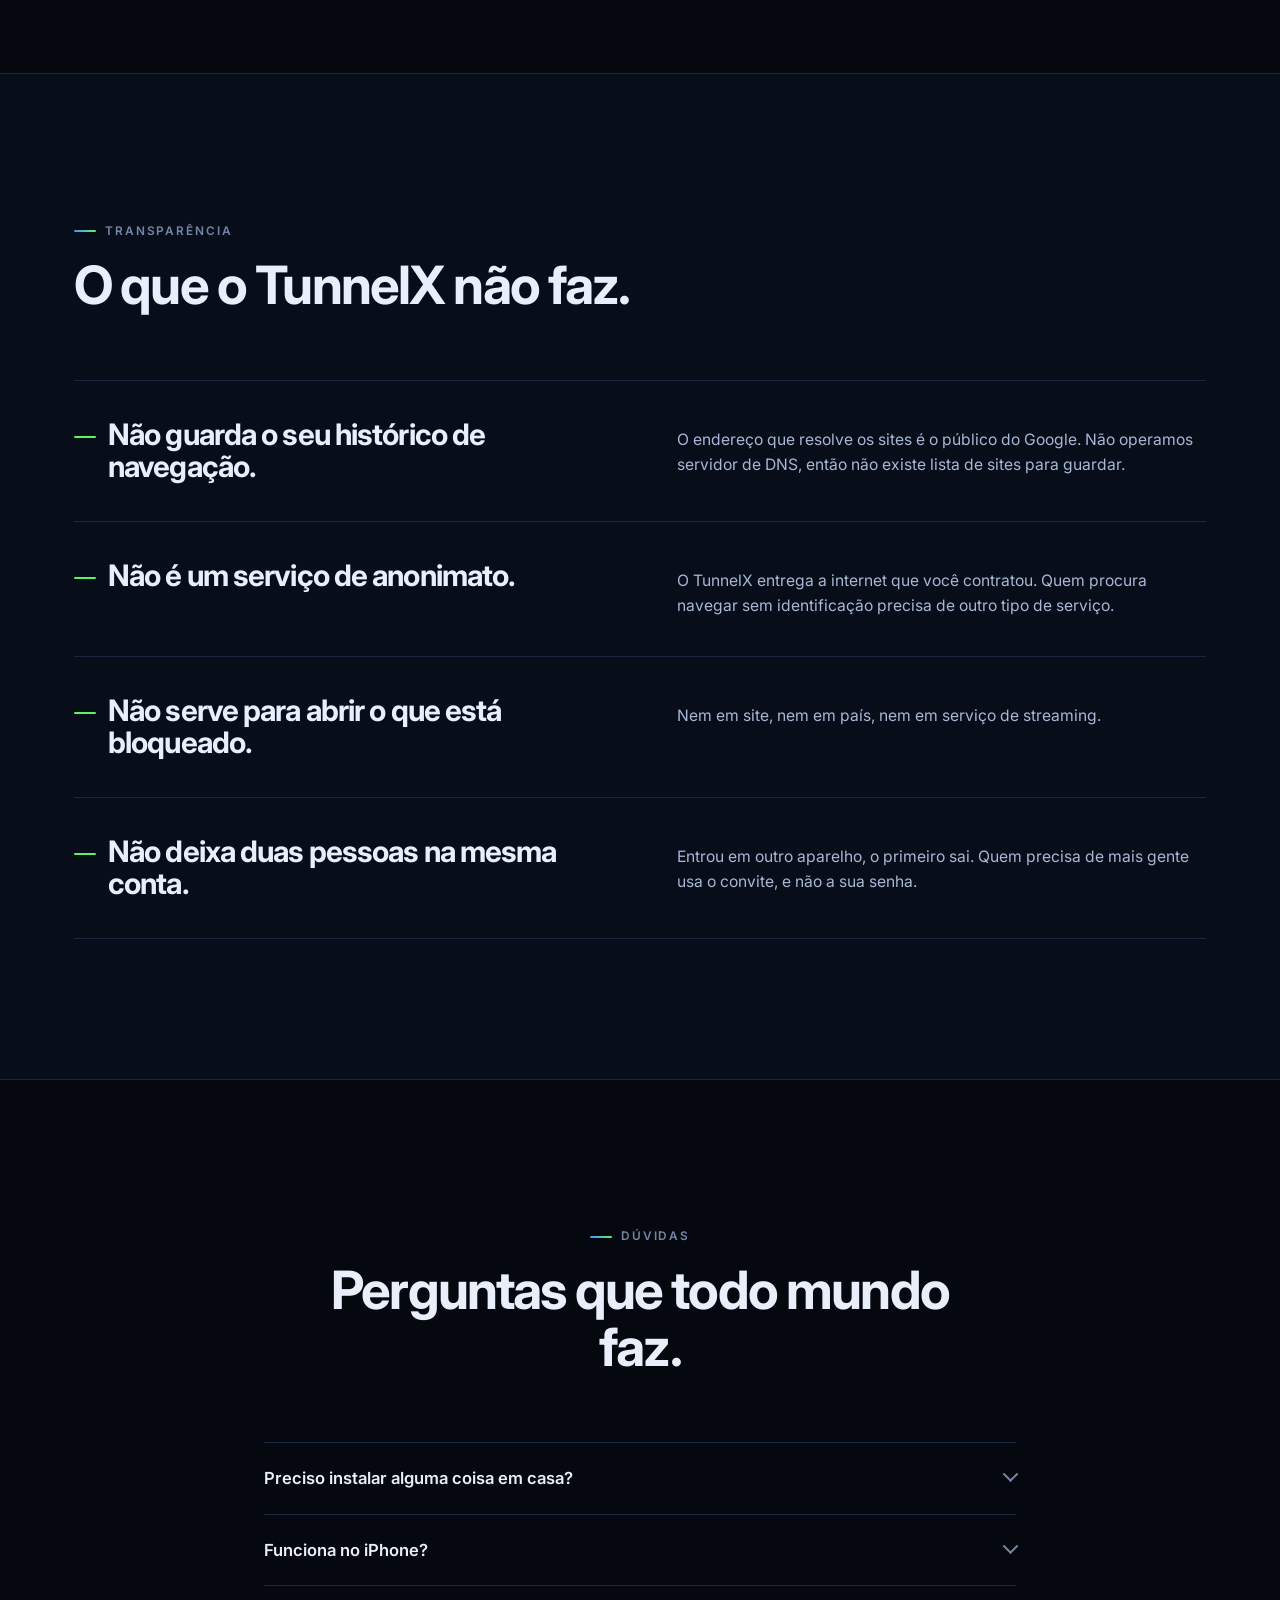
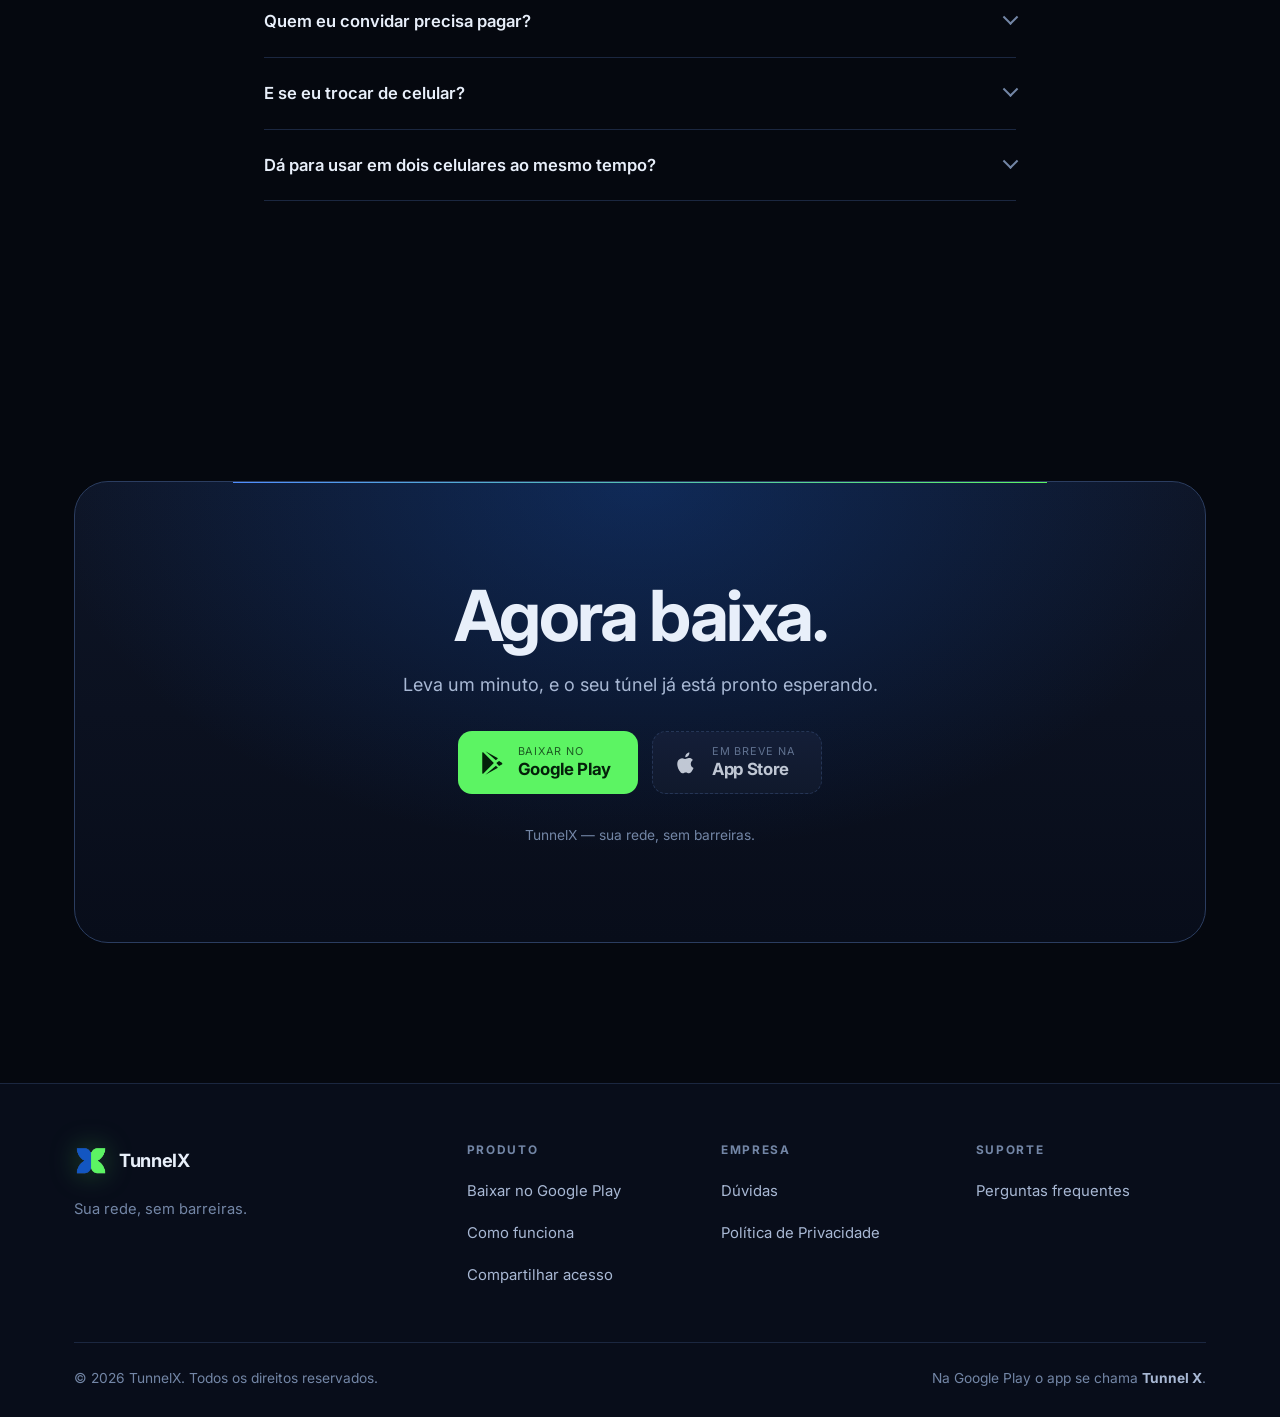
==== commit 51b685ca: "ajustes" ====
--- a/index.html
+++ b/index.html
@@ -1,248 +1,487 @@
 <!DOCTYPE html>
-<html lang="pt-br">
+<html lang="pt-BR">
 <head>
-    <meta charset="UTF-8">
-    <meta name="viewport" content="width=device-width, initial-scale=1.0">
-    <meta name="description" content="TunnelX - Sua rede, sem barreiras. A principal plataforma de redes privadas virtuais do mundo. Conecte-se com segurança, simplicidade e velocidade.">
-    <meta name="keywords" content="VPN, rede privada, segurança, tunelamento, conexão remota, TunnelX, privacidade, criptografia">
-    <meta name="author" content="TunnelX">
-    <meta name="theme-color" content="#22C55E">
-
-    <!-- Open Graph / Facebook -->
-    <meta property="og:type" content="website">
-    <meta property="og:title" content="TunnelX - Sua rede, sem barreiras">
-    <meta property="og:description" content="TunnelX - Sua rede, sem barreiras. A principal plataforma de redes privadas virtuais do mundo. Conecte-se com segurança, simplicidade e velocidade.">
-    <meta property="og:image" content="img/logo.png">
-
-    <!-- Twitter -->
-    <meta property="twitter:card" content="summary_large_image">
-    <meta property="twitter:title" content="TunnelX - Sua rede, sem barreiras">
-    <meta property="twitter:description" content="TunnelX - Sua rede, sem barreiras. A principal plataforma de redes privadas virtuais do mundo. Conecte-se com segurança, simplicidade e velocidade.">
-    <meta property="twitter:image" content="img/logo.png">
-
-    <title>TunnelX - Sua rede, sem barreiras</title>
-    
-    <!-- Google Fonts -->
-    <link rel="preconnect" href="https://fonts.googleapis.com">
-    <link rel="preconnect" href="https://fonts.gstatic.com" crossorigin>
-    <link href="https://fonts.googleapis.com/css2?family=Inter:wght@300;400;500;600;700&display=swap" rel="stylesheet">
-    
-    <!-- Font Awesome -->
-    <link rel="stylesheet" href="https://cdnjs.cloudflare.com/ajax/libs/font-awesome/6.4.0/css/all.min.css">
-    
-    <!-- Custom CSS -->
-    <link rel="stylesheet" href="css/style.css">
-    
-    <!-- Favicon -->
-    <link rel="shortcut icon" href="img/favicon.jpg" type="image/x-icon">
+<meta charset="UTF-8">
+<meta name="viewport" content="width=device-width, initial-scale=1">
+
+<title>TunnelX — sua internet, sem configurar nada</title>
+<meta name="description" content="A internet que você contratou chega no seu celular por um caminho só seu. Baixe, entre com o CPF e conecte. Compartilhe com a família por QR code e escolha o prazo.">
+<meta name="theme-color" content="#05080F">
+<link rel="canonical" href="https://www.tunnelx.com.br/">
+
+<meta property="og:type" content="website">
+<meta property="og:locale" content="pt_BR">
+<meta property="og:site_name" content="TunnelX">
+<meta property="og:title" content="TunnelX — sua internet, sem configurar nada">
+<meta property="og:description" content="Baixou. Entrou. Tá na internet. E quando a família pedir, você libera com um QR code e escolhe por quanto tempo vale.">
+<meta property="og:image" content="https://www.tunnelx.com.br/img/logo.png">
+<meta property="og:url" content="https://www.tunnelx.com.br/">
+
+<meta name="twitter:card" content="summary_large_image">
+<meta name="twitter:title" content="TunnelX — sua internet, sem configurar nada">
+<meta name="twitter:description" content="Baixou. Entrou. Tá na internet.">
+<meta name="twitter:image" content="https://www.tunnelx.com.br/img/logo.png">
+
+<link rel="shortcut icon" href="img/favicon.jpg">
+<link rel="apple-touch-icon" href="img/logo-mark.png">
+
+<link rel="preconnect" href="https://fonts.googleapis.com">
+<link rel="preconnect" href="https://fonts.gstatic.com" crossorigin>
+<link href="https://fonts.googleapis.com/css2?family=Inter:wght@400;500;600;700;800&display=swap" rel="stylesheet">
+<link rel="stylesheet" href="css/style.css">
 </head>
 <body>
 
-    <!-- Header -->
-    <header class="header">
-        <div class="container">
-            <nav class="navbar">
-                <a href="#" class="logo">
-                    <img src="img/logo.png" alt="TunnelX Logo" class="logo-img">
+<a class="pular" href="#conteudo">Pular para o conteúdo</a>
+
+<!-- ============================================================ cabeçalho -->
+<header class="cabecalho">
+    <div class="container nav">
+        <a href="#" class="marca" aria-label="TunnelX, início">
+            <img src="img/logo-mark.png" alt="" width="34" height="34">
+            <span>TunnelX</span>
+        </a>
+
+        <nav class="nav-links" aria-label="Seções">
+            <a href="#como">Como funciona</a>
+            <a href="#compartilhar">Compartilhar</a>
+            <a href="#duvidas">Dúvidas</a>
+        </nav>
+
+        <a class="botao botao--principal nav-cta" data-loja="android" href="https://play.google.com/store/apps/details?id=com.tunnelxapp">
+            Baixar o app
+        </a>
+    </div>
+</header>
+
+<main id="conteudo">
+
+<!-- ================================================================= herói -->
+<section class="heroi">
+    <div class="marca-fundo" aria-hidden="true">
+        <svg viewBox="0 0 500 500" fill="none">
+            <path d="M40 60h120a90 90 0 0 1 90 90v200a90 90 0 0 1-90 90H40a210 210 0 0 1 115-190A210 210 0 0 1 40 60Z" fill="#1356C1"/>
+            <path d="M460 60H340a90 90 0 0 0-90 90v200a90 90 0 0 0 90 90h120a210 210 0 0 0-115-190A210 210 0 0 0 460 60Z" fill="#5CF463"/>
+        </svg>
+    </div>
+
+    <div class="container heroi-grade">
+        <div class="heroi-conteudo">
+            <p class="selo"><i class="pulso"></i> Disponível agora no Google Play</p>
+
+            <h1 class="display">
+                <span class="linha"><span>Baixou.</span></span>
+                <span class="linha"><span>Entrou.</span></span>
+                <span class="linha"><span class="texto-gradiente">Tá na internet.</span></span>
+            </h1>
+
+            <p class="subtexto heroi-sub">
+                A internet que você contratou chega no seu celular por um caminho só seu —
+                sem configurar nada, sem esperar técnico, sem ligar pra ninguém. E quando a
+                família pedir, você libera com um QR code e escolhe por quanto tempo vale.
+            </p>
+
+            <div class="heroi-acoes">
+                <div class="lojas">
+                    <a class="loja loja--destaque" data-loja="android" href="https://play.google.com/store/apps/details?id=com.tunnelxapp">
+                        <svg viewBox="0 0 24 24" aria-hidden="true"><path d="M3.6 1.8a1.5 1.5 0 0 0-.6 1.2v18c0 .5.2.9.6 1.2l10.1-10.2L3.6 1.8Zm12 7.7L5.9 1.1l11.6 6.6-1.9 1.8Zm0 5 1.9 1.8L5.9 22.9l9.7-8.4Zm2.9-4.3 2.6 1.5c.6.4.6 1.3 0 1.6l-2.6 1.5L16 12l2.5-1.8Z"/></svg>
+                        <span>
+                            <span class="loja-cima">Baixar no</span>
+                            <span class="loja-nome">Google Play</span>
+                        </span>
+                    </a>
+
+                    <button class="loja loja--ios" type="button" data-loja-ios aria-expanded="false" aria-controls="aviso-ios">
+                        <svg viewBox="0 0 24 24" aria-hidden="true"><path d="M16.4 12.7c0-2.3 1.9-3.4 2-3.5-1.1-1.6-2.8-1.8-3.4-1.8-1.4-.2-2.8.9-3.5.9-.7 0-1.8-.8-3-.8-1.5 0-3 .9-3.8 2.3-1.6 2.8-.4 7 1.2 9.3.8 1.1 1.7 2.4 2.9 2.3 1.2 0 1.6-.7 3-.7s1.8.7 3 .7c1.3 0 2.1-1.1 2.8-2.3.9-1.3 1.3-2.6 1.3-2.6-.1 0-2.5-1-2.5-3.8ZM14.2 5.4c.6-.8 1-1.9.9-3-.9 0-2.1.6-2.8 1.4-.6.7-1.1 1.8-.9 2.9 1 .1 2.1-.5 2.8-1.3Z"/></svg>
+                        <span>
+                            <span class="loja-cima">Em breve na</span>
+                            <span class="loja-nome">App Store</span>
+                        </span>
+                    </button>
+                </div>
+
+                <div class="aviso" id="aviso-ios" hidden>
+                    A versão para iPhone está em análise na Apple. Assim que for liberada,
+                    ela aparece aqui. Por enquanto, o TunnelX funciona no Android.
+                </div>
+
+                <p class="heroi-nota">
+                    Grátis para baixar · Android 7 ou superior · Na loja o app se chama <b>Tunnel&nbsp;X</b>
+                </p>
+            </div>
+        </div>
+
+        <!-- O aparelho: desenhado em HTML e CSS, e não uma captura de tela.
+             Fica nítido em qualquer densidade, carrega junto com a página e
+             acompanha o tema sem ninguém ter que refazer imagem. -->
+        <div class="fone-palco" aria-hidden="true">
+            <div class="fone" id="fone">
+                <div class="fone-tela">
+                    <div class="app-topo">
+                        <span class="app-hora">21:04</span>
+                        <span class="app-sinal"><i></i><i></i><i></i></span>
+                    </div>
+
+                    <div class="app-corpo">
+                        <p class="app-ola">Olá, Marcos</p>
+
+                        <div class="orbe" id="orbe">
+                            <div class="orbe-anel"></div>
+                            <div class="orbe-anel orbe-anel--2"></div>
+                            <div class="orbe-centro">
+                                <svg viewBox="0 0 24 24" fill="none" stroke="currentColor" stroke-width="2" stroke-linecap="round">
+                                    <path d="M12 3v9"/><path d="M6.5 6.5a8 8 0 1 0 11 0"/>
+                                </svg>
+                            </div>
+                        </div>
+
+                        <p class="app-estado" id="app-estado">Desconectado</p>
+                        <p class="app-tunel" id="app-tunel">Toque para conectar</p>
+
+                        <div class="app-lista">
+                            <div class="app-item">
+                                <i class="ponto ponto--on"></i>
+                                <div class="aparelho-nome"><b>Casa</b><span>Plano Família</span></div>
+                                <span class="etiqueta etiqueta--titular">Titular</span>
+                            </div>
+                            <div class="app-item">
+                                <i class="ponto"></i>
+                                <div class="aparelho-nome"><b>Camila</b><span>iPhone 13</span></div>
+                                <span class="etiqueta etiqueta--convidado">Convidado</span>
+                            </div>
+                        </div>
+                    </div>
+                </div>
+            </div>
+        </div>
+    </div>
+</section>
+
+<!-- ========================================================= o que não é -->
+<!--
+     Esta seção é a SEGUNDA de propósito. No Brasil, "túnel" e "VPN" carregam
+     a suspeita de pirataria e de burlar bloqueio. Deixar essa dúvida atravessar
+     mais de uma tela custa a venda — e atrai o cliente errado.
+-->
+<section class="secao secao--declaracao">
+    <div class="container">
+        <h2 class="declaracao revela">
+            A sua internet tem um caminho
+            <span class="sublinhado">próprio</span> até você.
+        </h2>
+
+        <div class="declaracao-apoio revela" data-atraso="1">
+            <p class="subtexto">
+                Você já contratou o seu plano. O TunnelX é o caminho por onde ele chega no
+                seu aparelho — e no aparelho de quem você convidar. Um caminho reservado,
+                que não se divide com ninguém de fora da sua casa.
+            </p>
+            <p class="declaracao-fecho">Sua rede, sem barreiras.</p>
+        </div>
+    </div>
+</section>
+
+<!-- =========================================================== três passos -->
+<section class="secao secao--painel" id="como">
+    <div class="container">
+        <div class="secao-cabeca revela">
+            <p class="olho">Como funciona</p>
+            <h2 class="titulo-secao">Três passos. Nenhum técnico.</h2>
+        </div>
+
+        <ol class="passos">
+            <li class="passo revela">
+                <span class="passo-num">01</span>
+                <h3>Baixe o app</h3>
+                <p>Google Play, no celular Android. Instala em segundos.</p>
+            </li>
+            <li class="passo revela" data-atraso="1">
+                <span class="passo-num">02</span>
+                <h3>Entre com CPF e senha</h3>
+                <p>Os mesmos que você usou na contratação. Não tem arquivo pra importar, não tem servidor pra escolher.</p>
+            </li>
+            <li class="passo revela" data-atraso="2">
+                <span class="passo-num">03</span>
+                <h3>Toque em conectar</h3>
+                <p>Acabou. É isso mesmo.</p>
+            </li>
+        </ol>
+
+        <p class="passos-fecho revela" data-atraso="3">
+            O seu túnel já está montado esperando você abrir o app pela primeira vez.
+        </p>
+    </div>
+</section>
+
+<!-- ============================================================ uma chave -->
+<section class="secao">
+    <div class="container secao-dupla">
+        <div class="revela">
+            <p class="olho">Estabilidade</p>
+            <h2 class="titulo-secao">Cada aparelho ganha uma chave só dele.</h2>
+            <p class="subtexto secao-dupla-texto">
+                Antes, os aparelhos da casa disputavam o mesmo endereço. O resultado era o
+                que todo mundo já viveu: cai, volta, fica lento, cai de novo. Isso foi
+                reescrito. Hoje cada celular, cada tablet, cada televisão tem chave e
+                endereço próprios dentro do túnel. O que um faz não atrapalha o outro.
+            </p>
+            <p class="carimbos">
+                <span>Sem queda</span><span>Sem oscilação</span><span>Sem remendo</span>
+            </p>
+        </div>
+
+        <div class="trilhas revela" data-atraso="1" aria-hidden="true">
+            <div class="trilha"><b>Antes</b>
+                <div class="fios fios--brigando">
+                    <i></i><i></i><i></i><i></i>
+                </div>
+                <span class="trilha-nota">quatro aparelhos, um caminho</span>
+            </div>
+            <div class="trilha"><b>Agora</b>
+                <div class="fios fios--proprios">
+                    <i></i><i></i><i></i><i></i>
+                </div>
+                <span class="trilha-nota">quatro aparelhos, quatro caminhos</span>
+            </div>
+        </div>
+    </div>
+</section>
+
+<!-- ========================================================== compartilhar -->
+<section class="secao secao--painel" id="compartilhar">
+    <div class="container">
+        <div class="secao-cabeca revela">
+            <p class="olho">O coração do produto</p>
+            <h2 class="titulo-secao">Passe a internet adiante<br>com um QR&nbsp;code.</h2>
+            <p class="subtexto">
+                Você mostra o código na sua tela, a pessoa aponta a câmera e entra. Não
+                precisa mandar senha por WhatsApp, nem mexer em configuração nenhuma.
+            </p>
+        </div>
+
+        <div class="compartilhar-grade">
+            <div class="cartao cartao--qr revela">
+                <div class="qr" id="qr" aria-hidden="true"></div>
+                <p class="qr-legenda">Convite gerado no app do titular</p>
+            </div>
+
+            <div class="cartao cartao--prazo revela" data-atraso="1">
+                <div class="cartao-topo">
+                    <svg viewBox="0 0 24 24" fill="none" stroke="currentColor" stroke-width="2" stroke-linecap="round"><circle cx="12" cy="12" r="9"/><path d="M12 7v5l3 2"/></svg>
+                    <span>Você escolhe o prazo</span>
+                </div>
+
+                <h3>Duas horas, um mês, ou sem prazo.</h3>
+                <p>O relógio só começa quando a pessoa aceita o convite — e não quando você gera o código.</p>
+
+                <div class="chips" role="group" aria-label="Prazo do convite">
+                    <button type="button" class="chip" data-horas="2">2 horas</button>
+                    <button type="button" class="chip ativo" data-horas="24">24 horas</button>
+                    <button type="button" class="chip" data-horas="168">7 dias</button>
+                    <button type="button" class="chip" data-horas="720">1 mês</button>
+                    <button type="button" class="chip" data-horas="0">Sem prazo</button>
+                </div>
+
+                <div class="convidado">
+                    <i class="ponto ponto--on"></i>
+                    <div class="aparelho-nome">
+                        <b>Camila</b>
+                        <span>entrou pelo seu convite</span>
+                    </div>
+                    <span class="relogio" id="relogio" aria-live="off">23:59:58</span>
+                </div>
+            </div>
+
+            <div class="cartao cartao--corte revela" data-atraso="2">
+                <div class="cartao-topo">
+                    <svg viewBox="0 0 24 24" fill="none" stroke="currentColor" stroke-width="2" stroke-linecap="round"><path d="M18 6 6 18M6 6l12 12"/></svg>
+                    <span>E se mudar de ideia</span>
+                </div>
+                <h3>Tira o acesso e pronto.</h3>
+                <p>Saiu na hora. Sem ligar para ninguém, sem esperar 24 horas, sem explicação. A vaga volta para o seu plano no mesmo instante.</p>
+            </div>
+        </div>
+    </div>
+</section>
+
+<!-- ================================================================ vagas -->
+<section class="secao">
+    <div class="container secao-dupla secao-dupla--inversa">
+        <div class="vagas revela" aria-hidden="true">
+            <div class="vagas-topo">
+                <span><b id="vagas-conta" data-contar="8">0</b> de 8 aparelhos</span>
+                <span class="vagas-plano">Plano Família</span>
+            </div>
+            <div class="vagas-barra" id="vagas-barra">
+                <i></i><i></i><i></i><i></i><i></i><i></i><i></i><i></i>
+            </div>
+            <div class="vagas-escada">
+                <span>Básico · 2</span><span>Médio · 4</span><span class="forte">Família · 8</span>
+            </div>
+        </div>
+
+        <div class="revela" data-atraso="1">
+            <p class="olho">O plano em gente</p>
+            <h2 class="titulo-secao">Uma internet.<br>A casa inteira.</h2>
+            <p class="subtexto secao-dupla-texto">
+                O seu plano diz quantos aparelhos cabem no túnel: dois, quatro ou oito.
+                O seu, o da sua esposa, o dos filhos, o da sua mãe, a televisão da sala.
+                Enquanto houver vaga, você convida; quando alguém sai, a vaga volta.
+            </p>
+            <a class="botao botao--fantasma" data-loja="android" href="https://play.google.com/store/apps/details?id=com.tunnelxapp">
+                Ver planos no app
+            </a>
+        </div>
+    </div>
+</section>
+
+<!-- ========================================================== o que não faz -->
+<!--
+     Privacidade dita por subtração. Quatro negativas honestas convencem mais
+     que dez selos de cadeado, e cada uma delas corresponde ao que o código
+     realmente faz — nenhuma promessa que o produto não sustente.
+-->
+<section class="secao secao--painel">
+    <div class="container">
+        <div class="secao-cabeca revela">
+            <p class="olho">Transparência</p>
+            <h2 class="titulo-secao">O que o TunnelX não faz.</h2>
+        </div>
+
+        <ul class="negativas">
+            <li class="revela">
+                <h3>Não guarda o seu histórico de navegação.</h3>
+                <p>O endereço que resolve os sites é o público do Google. Não operamos servidor de DNS, então não existe lista de sites para guardar.</p>
+            </li>
+            <li class="revela" data-atraso="1">
+                <h3>Não é um serviço de anonimato.</h3>
+                <p>O TunnelX entrega a internet que você contratou. Quem procura navegar sem identificação precisa de outro tipo de serviço.</p>
+            </li>
+            <li class="revela" data-atraso="2">
+                <h3>Não serve para abrir o que está bloqueado.</h3>
+                <p>Nem em site, nem em país, nem em serviço de streaming.</p>
+            </li>
+            <li class="revela" data-atraso="3">
+                <h3>Não deixa duas pessoas na mesma conta.</h3>
+                <p>Entrou em outro aparelho, o primeiro sai. Quem precisa de mais gente usa o convite, e não a sua senha.</p>
+            </li>
+        </ul>
+    </div>
+</section>
+
+<!-- ============================================================== dúvidas -->
+<section class="secao" id="duvidas">
+    <div class="container container--estreito">
+        <div class="secao-cabeca centro revela">
+            <p class="olho">Dúvidas</p>
+            <h2 class="titulo-secao">Perguntas que todo mundo faz.</h2>
+        </div>
+
+        <div class="faq revela" data-atraso="1">
+            <details>
+                <summary>Preciso instalar alguma coisa em casa?</summary>
+                <p>Não. Nada de aparelho novo, nada de mexer no roteador, nada de visita técnica. O TunnelX vive no celular.</p>
+            </details>
+            <details>
+                <summary>Funciona no iPhone?</summary>
+                <p>Ainda não. A versão para iPhone está em análise na Apple. Por enquanto o TunnelX funciona no Android 7 ou superior.</p>
+            </details>
+            <details>
+                <summary>Quem eu convidar precisa pagar?</summary>
+                <p>Não. O convidado entra no seu plano e ocupa uma das vagas que você já contratou. Quem paga é você, uma vez só.</p>
+            </details>
+            <details>
+                <summary>E se eu trocar de celular?</summary>
+                <p>Basta baixar o app no aparelho novo e entrar com o mesmo CPF e senha. O seu túnel volta sozinho.</p>
+            </details>
+            <details>
+                <summary>Dá para usar em dois celulares ao mesmo tempo?</summary>
+                <p>Na mesma conta, não: entrar no segundo aparelho desconecta o primeiro. Para colocar mais gente, use o convite por QR code — foi feito exatamente para isso.</p>
+            </details>
+        </div>
+    </div>
+</section>
+
+<!-- ========================================================== chamada final -->
+<section class="secao">
+    <div class="container">
+        <div class="chamada revela">
+            <h2 class="titulo-secao">Agora baixa.</h2>
+            <p class="subtexto">Leva um minuto, e o seu túnel já está pronto esperando.</p>
+
+            <div class="lojas">
+                <a class="loja loja--destaque" data-loja="android" href="https://play.google.com/store/apps/details?id=com.tunnelxapp">
+                    <svg viewBox="0 0 24 24" aria-hidden="true"><path d="M3.6 1.8a1.5 1.5 0 0 0-.6 1.2v18c0 .5.2.9.6 1.2l10.1-10.2L3.6 1.8Zm12 7.7L5.9 1.1l11.6 6.6-1.9 1.8Zm0 5 1.9 1.8L5.9 22.9l9.7-8.4Zm2.9-4.3 2.6 1.5c.6.4.6 1.3 0 1.6l-2.6 1.5L16 12l2.5-1.8Z"/></svg>
+                    <span>
+                        <span class="loja-cima">Baixar no</span>
+                        <span class="loja-nome">Google Play</span>
+                    </span>
+                </a>
+
+                <button class="loja loja--ios" type="button" data-loja-ios aria-expanded="false" aria-controls="aviso-ios-2">
+                    <svg viewBox="0 0 24 24" aria-hidden="true"><path d="M16.4 12.7c0-2.3 1.9-3.4 2-3.5-1.1-1.6-2.8-1.8-3.4-1.8-1.4-.2-2.8.9-3.5.9-.7 0-1.8-.8-3-.8-1.5 0-3 .9-3.8 2.3-1.6 2.8-.4 7 1.2 9.3.8 1.1 1.7 2.4 2.9 2.3 1.2 0 1.6-.7 3-.7s1.8.7 3 .7c1.3 0 2.1-1.1 2.8-2.3.9-1.3 1.3-2.6 1.3-2.6-.1 0-2.5-1-2.5-3.8ZM14.2 5.4c.6-.8 1-1.9.9-3-.9 0-2.1.6-2.8 1.4-.6.7-1.1 1.8-.9 2.9 1 .1 2.1-.5 2.8-1.3Z"/></svg>
+                    <span>
+                        <span class="loja-cima">Em breve na</span>
+                        <span class="loja-nome">App Store</span>
+                    </span>
+                </button>
+            </div>
+
+            <div class="aviso" id="aviso-ios-2" hidden>
+                A versão para iPhone está em análise na Apple. Assim que for liberada, ela aparece aqui.
+            </div>
+
+            <p class="chamada-marca">TunnelX — sua rede, sem barreiras.</p>
+        </div>
+    </div>
+</section>
+
+</main>
+
+<!-- ================================================================ rodapé -->
+<footer class="rodape">
+    <div class="container">
+        <div class="rodape-grade">
+            <div class="rodape-marca">
+                <a href="#" class="marca">
+                    <img src="img/logo-mark.png" alt="" width="30" height="30">
                     <span>TunnelX</span>
                 </a>
-                <ul class="nav-links">
-                    <li><a href="#home">Início</a></li>
-                    <li><a href="#about">Sobre</a></li>
-                    <li><a href="#features">Recursos</a></li>
-                    <li><a href="#values">Valores</a></li>
-                    <li>
-                        <button id="theme-toggle" class="theme-toggle" aria-label="Alternar tema">
-                            <i class="fa-solid fa-moon"></i>
-                        </button>
-                    </li>
-                    <li><a href="venda.html" class="btn-primary btn-pulse">Assinar Agora</a></li>
+                <p>Sua rede, sem barreiras.</p>
+            </div>
+
+            <div>
+                <h4>Produto</h4>
+                <ul>
+                    <li><a data-loja="android" href="https://play.google.com/store/apps/details?id=com.tunnelxapp">Baixar no Google Play</a></li>
+                    <li><a href="#como">Como funciona</a></li>
+                    <li><a href="#compartilhar">Compartilhar acesso</a></li>
                 </ul>
-                <div class="hamburger">
-                    <span class="bar"></span>
-                    <span class="bar"></span>
-                    <span class="bar"></span>
-                </div>
-            </nav>
-        </div>
-    </header>
-
-    <!-- Hero Section -->
-    <section id="home" class="hero">
-        <div class="container hero-container">
-            <div class="hero-content fade-in-up">
-                <h1>Sua rede, <span class="highlight">sem barreiras.</span></h1>
-                <p>Conecte pessoas, empresas e dispositivos de forma simples, segura e sem fronteiras. A internet como sua rede local confiável.</p>
-                <div class="hero-btns">
-                    <a href="venda.html" class="btn-primary btn-pulse">Assinar Agora</a>
-                    <a href="#about" class="btn-secondary">Saiba Mais</a>
-                </div>
-            </div>
-            <div class="hero-image fade-in-up delay-200">
-                <!-- Abstract visual representation of tunneling/connection -->
-                <div class="connection-visual">
-                    <div class="circle circle-1"></div>
-                    <div class="circle circle-2"></div>
-                    <div class="line"></div>
-                    <i class="fa-solid fa-shield-halved shield-icon"></i>
-                </div>
-            </div>
-        </div>
-    </section>
-
-    <!-- Vision/Mission Section -->
-    <section id="about" class="about">
-        <div class="container">
-            <div class="section-header text-center">
-                <span class="subtitle">Nossa Missão</span>
-                <h2>Conexão Inteligente e Acessível</h2>
-                <p>Empoderamos equipes e indivíduos a trabalharem de qualquer lugar com a mesma experiência do escritório.</p>
-            </div>
-            
-            <div class="about-grid">
-                <div class="about-card scroll-reveal">
-                    <div class="icon-box">
-                        <i class="fa-solid fa-globe"></i>
-                    </div>
-                    <h3>Sem Fronteiras</h3>
-                    <p>Conecte-se de qualquer lugar do mundo como se estivesse localmente.</p>
-                </div>
-                <div class="about-card scroll-reveal delay-100">
-                    <div class="icon-box">
-                        <i class="fa-solid fa-lock"></i>
-                    </div>
-                    <h3>Segurança Total</h3>
-                    <p>Criptografia de ponta a ponta para proteger seus dados e comunicações.</p>
-                </div>
-                <div class="about-card scroll-reveal delay-200">
-                    <div class="icon-box">
-                        <i class="fa-solid fa-bolt"></i>
-                    </div>
-                    <h3>Alta Performance</h3>
-                    <p>Rede privada intuitiva, escalável e de alto desempenho.</p>
-                </div>
-            </div>
-        </div>
-    </section>
-
-    <!-- Values Section -->
-    <section id="values" class="values">
-        <div class="container">
-            <div class="section-header text-center">
-                <span class="subtitle">Nossos Valores</span>
-                <h2>O que nos move</h2>
-            </div>
-            
-            <div class="values-grid">
-                <!-- Value 1 -->
-                <div class="value-item scroll-reveal">
-                    <div class="value-number">01</div>
-                    <div class="value-content">
-                        <h3>Simplicidade</h3>
-                        <p>Conectar deve ser tão fácil quanto clicar em um botão. Eliminamos barreiras técnicas.</p>
-                    </div>
-                </div>
-                <!-- Value 2 -->
-                <div class="value-item scroll-reveal delay-100">
-                    <div class="value-number">02</div>
-                    <div class="value-content">
-                        <h3>Privacidade</h3>
-                        <p>Toda conexão segura por padrão. Seus dados são seus, com criptografia total.</p>
-                    </div>
-                </div>
-                <!-- Value 3 -->
-                <div class="value-item scroll-reveal delay-200">
-                    <div class="value-number">03</div>
-                    <div class="value-content">
-                        <h3>Velocidade</h3>
-                        <p>Performance é prioridade. Redes rápidas, confiáveis e sem burocracia.</p>
-                    </div>
-                </div>
-                <!-- Value 4 -->
-                <div class="value-item scroll-reveal">
-                    <div class="value-number">04</div>
-                    <div class="value-content">
-                        <h3>Confiança</h3>
-                        <p>Ética e clareza. Você tem controle total sobre seus dados e conexões.</p>
-                    </div>
-                </div>
-                <!-- Value 5 -->
-                <div class="value-item scroll-reveal delay-100">
-                    <div class="value-number">05</div>
-                    <div class="value-content">
-                        <h3>Liberdade</h3>
-                        <p>Quebramos barreiras geográficas. Trabalhe, jogue e colabore de onde estiver.</p>
-                    </div>
-                </div>
-                <!-- Value 6 -->
-                <div class="value-item scroll-reveal delay-200">
-                    <div class="value-number">06</div>
-                    <div class="value-content">
-                        <h3>Inovação</h3>
-                        <p>Evolução contínua para antecipar suas necessidades com novas tecnologias.</p>
-                    </div>
-                </div>
-            </div>
-        </div>
-    </section>
-
-    <!-- CTA Section -->
-    <section id="contact" class="cta">
-        <div class="container">
-            <div class="cta-content text-center scroll-reveal">
-                <h2>Pronto para uma internet sem barreiras?</h2>
-                <p>Junte-se ao TunnelX e transforme sua experiência de conexão hoje mesmo.</p>
-                <a href="#" class="btn-light">Baixar TunnelX</a>
-            </div>
-        </div>
-    </section>
-
-    <!-- Footer -->
-    <footer class="footer">
-        <div class="container">
-            <div class="footer-top">
-                <div class="footer-brand">
-                    <a href="#" class="logo">
-                        <span class="logo-text">TunnelX</span>
-                    </a>
-                    <p>Sua rede, sem barreiras.</p>
-                </div>
-                <div class="footer-col">
-                    <h4>Produto</h4>
-                    <ul>
-                        <li><a href="#">Download</a></li>
-                        <li><a href="#">Recursos</a></li>
-                        <li><a href="#">Preços</a></li>
-                    </ul>
-                </div>
-                <div class="footer-col">
-                    <h4>Empresa</h4>
-                    <ul>
-                        <li><a href="#about">Sobre</a></li>
-                        <li><a href="#values">Valores</a></li>
-                        <li><a href="politica-de-privacidade.html">Política de Privacidade</a></li>
-                    </ul>
-                </div>
-                <div class="footer-col">
-                    <h4>Suporte</h4>
-                    <ul>
-                        <li><a href="#">Ajuda</a></li>
-                        <li><a href="#">Status</a></li>
-                        <li><a href="#">Contato</a></li>
-                    </ul>
-                </div>
-            </div>
-            <div class="footer-bottom">
-                <p>&copy; 2025 TunnelX. Todos os direitos reservados.</p>
-                <div class="social-links">
-                    <a href="#"><i class="fa-brands fa-twitter"></i></a>
-                    <a href="#"><i class="fa-brands fa-linkedin"></i></a>
-                    <a href="#"><i class="fa-brands fa-instagram"></i></a>
-                </div>
-            </div>
-        </div>
-    </footer>
-
-    <script src="js/main.js"></script>
+            </div>
+
+            <div>
+                <h4>Empresa</h4>
+                <ul>
+                    <li><a href="#duvidas">Dúvidas</a></li>
+                    <li><a href="politica-de-privacidade.html">Política de Privacidade</a></li>
+                </ul>
+            </div>
+
+            <div>
+                <h4>Suporte</h4>
+                <ul>
+                    <li><a href="#duvidas">Perguntas frequentes</a></li>
+                </ul>
+            </div>
+        </div>
+
+        <div class="rodape-fim">
+            <p>&copy; <span id="ano">2026</span> TunnelX. Todos os direitos reservados.</p>
+            <p>Na Google Play o app se chama <b>Tunnel X</b>.</p>
+        </div>
+    </div>
+</footer>
+
+<script src="js/main.js"></script>
 </body>
 </html>
--- a/css/style.css
+++ b/css/style.css
@@ -1,813 +1,1112 @@
+/* ==========================================================================
+   TunnelX — sistema visual
+
+   Escuro por padrao, e nao por moda: a marca tem duas cores saturadas
+   (#1356C1 e #5CF463) que so respiram sobre fundo escuro. Em fundo claro elas
+   brigam entre si.
+
+   Sem framework e sem build — o site e estatico e mora no GitHub Pages.
+   Anima-se apenas transform e opacity: sao as duas propriedades que o
+   compositor resolve sozinho, e e o que mantem 60fps num Android modesto.
+   ========================================================================== */
+
+/* --------------------------------------------------------------- tokens -- */
 :root {
-    --primary-color: #2563EB;
-    --primary-dark: #1E40AF;
-    --secondary-color: #22C55E;
-    --secondary-dark: #16A34A;
-    --text-color: #334155;
-    --text-light: #64748B;
-    --bg-light: #F8FAFC;
-    --bg-white: #FFFFFF;
-    --bg-dark: #0F172A;
-    --gradient-main: linear-gradient(135deg, var(--primary-color) 0%, var(--secondary-color) 100%);
-    --shadow-sm: 0 1px 2px 0 rgb(0 0 0 / 0.05);
-    --shadow-md: 0 4px 6px -1px rgb(0 0 0 / 0.1), 0 2px 4px -2px rgb(0 0 0 / 0.1);
-    --shadow-lg: 0 10px 15px -3px rgb(0 0 0 / 0.1), 0 4px 6px -4px rgb(0 0 0 / 0.1);
-    --transition: all 0.3s ease;
-    --container-width: 1200px;
-    --heading-color: var(--bg-dark);
-    --footer-bg: var(--bg-dark);
-    --card-bg: var(--bg-white);
-    --header-bg: rgba(255, 255, 255, 0.95);
-}
-
-[data-theme="dark"] {
-    --primary-color: #3B82F6;
-    --primary-dark: #60A5FA;
-    --secondary-color: #4ADE80;
-    --secondary-dark: #22C55E;
-    --text-color: #E2E8F0;
-    --text-light: #94A3B8;
-    --bg-light: #0F172A;
-    --bg-white: #1E293B;
-    --bg-dark: #F8FAFC; /* Inverted for some specific uses if any remaining */
-    --heading-color: #F8FAFC;
-    --footer-bg: #020617;
-    --card-bg: #1E293B;
-    --header-bg: rgba(15, 23, 42, 0.95);
-    --shadow-sm: 0 1px 2px 0 rgb(0 0 0 / 0.3);
-    --shadow-md: 0 4px 6px -1px rgb(0 0 0 / 0.3), 0 2px 4px -2px rgb(0 0 0 / 0.3);
-    --shadow-lg: 0 10px 15px -3px rgb(0 0 0 / 0.3), 0 4px 6px -4px rgb(0 0 0 / 0.3);
-}
-
-* {
-    margin: 0;
-    padding: 0;
-    box-sizing: border-box;
-}
+    --fundo:        #05080F;
+    --fundo-2:      #080D1A;
+    --painel:       #0E1526;
+    --superficie:   #121B2E;
+    --superficie-2: #16203A;
+
+    --borda:        #1B2740;
+    --borda-viva:   #2B3D60;
+
+    --texto:        #E8EFFA;
+    --texto-2:      #A8B8D4;
+    --texto-3:      #7386A6;
+
+    --azul:         #1356C1;
+    --azul-claro:   #4F8DFF;
+    --verde:        #5CF463;
+    --roxo:         #9B7BFF;
+    --ambar:        #FFB020;
+
+    --gradiente: linear-gradient(112deg, var(--azul-claro), var(--verde));
+
+    --raio:   14px;
+    --raio-g: 24px;
+    --raio-p: 10px;
+
+    --curva: cubic-bezier(.22, 1, .36, 1);
+
+    --largura: 1180px;
+    --gutter: 24px;
+}
+
+/* ----------------------------------------------------------------- base -- */
+*, *::before, *::after { box-sizing: border-box; }
 
 html {
     scroll-behavior: smooth;
+    scroll-padding-top: 88px;   /* o cabecalho e fixo */
+    -webkit-text-size-adjust: 100%;
 }
 
 body {
-    font-family: 'Inter', sans-serif;
-    color: var(--text-color);
-    background-color: var(--bg-light);
+    margin: 0;
+    background: var(--fundo);
+    color: var(--texto);
+    font-family: 'Inter', -apple-system, BlinkMacSystemFont, 'Segoe UI', sans-serif;
+    font-size: 16px;
     line-height: 1.6;
+    -webkit-font-smoothing: antialiased;
     overflow-x: hidden;
 }
 
-main {
+img { max-width: 100%; display: block; }
+a { color: inherit; text-decoration: none; }
+h1, h2, h3, h4 { margin: 0; line-height: 1.08; letter-spacing: -.03em; font-weight: 700; }
+p { margin: 0; }
+ul, ol { margin: 0; padding: 0; list-style: none; }
+button { font: inherit; color: inherit; }
+
+::selection { background: var(--verde); color: #04210A; }
+
+:focus-visible {
+    outline: 2px solid var(--azul-claro);
+    outline-offset: 3px;
+    border-radius: 6px;
+}
+
+.pular {
+    position: absolute;
+    left: -9999px;
+    top: 10px;
+    z-index: 200;
+    padding: 12px 18px;
+    background: var(--verde);
+    color: #04210A;
+    border-radius: var(--raio-p);
+    font-weight: 700;
+}
+
+.pular:focus { left: 16px; }
+
+.container {
+    width: 100%;
+    max-width: var(--largura);
+    margin-inline: auto;
+    padding-inline: var(--gutter);
+}
+
+.container--estreito { max-width: 800px; }
+
+/* ------------------------------------------------------------ tipografia -- */
+.display {
+    font-size: clamp(2.9rem, 8.4vw, 5.6rem);
+    line-height: .96;
+    letter-spacing: -.045em;
+    font-weight: 800;
+    margin-bottom: 24px;
+}
+
+/* Cada linha da manchete sobe de dentro de uma mascara. So transform. */
+.display .linha {
     display: block;
-}
-
-a {
-    text-decoration: none;
-    color: inherit;
-    transition: var(--transition);
-}
-
-ul {
-    list-style: none;
-}
-
-img {
-    max-width: 100%;
+    overflow: hidden;
+    padding-bottom: .06em;
+}
+
+.display .linha > span {
     display: block;
-}
-
-.container {
-    max-width: var(--container-width);
-    margin: 0 auto;
-    padding: 0 20px;
-}
-
-.text-center {
-    text-align: center;
-}
-
-/* Theme Toggle */
-.theme-toggle {
-    background: none;
-    border: none;
-    color: var(--text-color);
-    font-size: 1.2rem;
+    transform: translateY(105%);
+    animation: subir .9s var(--curva) forwards;
+}
+
+.display .linha:nth-child(2) > span { animation-delay: .1s; }
+.display .linha:nth-child(3) > span { animation-delay: .2s; }
+
+@keyframes subir { to { transform: none; } }
+
+.titulo-secao {
+    font-size: clamp(2rem, 4.8vw, 3.3rem);
+    letter-spacing: -.035em;
+}
+
+.olho {
+    display: inline-flex;
+    align-items: center;
+    gap: 9px;
+    font-size: .74rem;
+    font-weight: 600;
+    letter-spacing: .16em;
+    text-transform: uppercase;
+    color: var(--texto-3);
+    margin-bottom: 16px;
+}
+
+.olho::before {
+    content: '';
+    width: 22px; height: 2px;
+    border-radius: 2px;
+    background: var(--gradiente);
+}
+
+.texto-gradiente {
+    background: var(--gradiente);
+    -webkit-background-clip: text;
+    background-clip: text;
+    color: transparent;
+}
+
+.subtexto {
+    color: var(--texto-2);
+    font-size: clamp(1rem, 1.55vw, 1.13rem);
+    max-width: 60ch;
+}
+
+/* ---------------------------------------------------------------- botoes -- */
+.botao {
+    display: inline-flex;
+    align-items: center;
+    justify-content: center;
+    gap: 10px;
+    padding: 14px 24px;
+    border: 1px solid var(--borda);
+    border-radius: var(--raio);
+    background: var(--superficie);
+    font-size: .96rem;
+    font-weight: 600;
     cursor: pointer;
-    padding: 5px;
-    border-radius: 50%;
-    transition: var(--transition);
-    display: flex;
-    align-items: center;
-    justify-content: center;
-}
-
-.theme-toggle:hover {
-    color: var(--primary-color);
-    background-color: rgba(0,0,0,0.05);
-}
-
-[data-theme="dark"] .theme-toggle:hover {
-    background-color: rgba(255,255,255,0.1);
-}
-
-/* Header */
-.header {
-    background-color: var(--header-bg);
-    backdrop-filter: blur(10px);
+    transition: transform .25s var(--curva), border-color .25s, background .25s;
+}
+
+.botao:hover { transform: translateY(-2px); border-color: var(--borda-viva); }
+.botao:active { transform: none; }
+
+.botao--principal {
+    background: var(--verde);
+    border-color: transparent;
+    color: #04210A;
+    font-weight: 700;
+}
+
+.botao--principal:hover { box-shadow: 0 14px 34px -14px rgba(92, 244, 99, .6); }
+
+.botao--fantasma { background: transparent; color: var(--texto-2); }
+.botao--fantasma:hover { color: var(--texto); background: var(--superficie); }
+
+/* ------------------------------------------------------- botoes de loja -- */
+/*
+   A loja e a UNICA porta de entrada do produto. Por isso o botao de loja tem
+   tratamento proprio, aparece em tres pontos da pagina e nunca divide espaco
+   com um segundo destino.
+*/
+.lojas { display: flex; flex-wrap: wrap; gap: 14px; }
+
+.loja {
+    display: inline-flex;
+    align-items: center;
+    gap: 13px;
+    padding: 13px 26px 13px 20px;
+    border: 1px solid var(--borda-viva);
+    border-radius: var(--raio);
+    background: linear-gradient(180deg, var(--superficie-2), var(--superficie));
+    color: var(--texto);
+    text-align: left;
+    cursor: pointer;
+    transition: transform .28s var(--curva), border-color .28s, box-shadow .28s;
+}
+
+.loja:hover { transform: translateY(-3px); border-color: var(--borda-viva); }
+
+.loja svg { width: 26px; height: 26px; flex: none; fill: currentColor; }
+.loja span { display: block; line-height: 1.25; }
+
+.loja-cima {
+    font-size: .68rem;
+    letter-spacing: .07em;
+    text-transform: uppercase;
+    color: var(--texto-3);
+}
+
+.loja-nome { font-size: 1.05rem; font-weight: 700; letter-spacing: -.02em; }
+
+/* O caminho que converte: verde cheio, o unico da pagina. */
+.loja--destaque {
+    background: var(--verde);
+    border-color: transparent;
+    color: #04210A;
+}
+
+.loja--destaque .loja-cima { color: rgba(4, 33, 10, .72); }
+.loja--destaque:hover { box-shadow: 0 18px 40px -16px rgba(92, 244, 99, .65); }
+
+/*
+   O iPhone ainda nao esta publicado. Nao e link e nao finge ser: e um botao que
+   abre o aviso. Apontar para um id que nao existe leva a pessoa a uma pagina de
+   erro da App Store, que e pior do que dizer que ainda nao chegou.
+   Ver LOJAS em js/main.js — preencher o endereco transforma isto em link.
+*/
+.loja--ios { opacity: .82; border-style: dashed; }
+.loja--ios:hover { opacity: 1; border-color: var(--azul-claro); transform: translateY(-3px); }
+.loja--ios[aria-expanded="true"] { border-style: solid; border-color: var(--azul-claro); }
+
+.aviso {
+    max-width: 480px;
+    padding: 14px 18px;
+    border: 1px solid var(--borda);
+    border-left: 2px solid var(--azul-claro);
+    border-radius: var(--raio-p);
+    background: var(--superficie);
+    color: var(--texto-2);
+    font-size: .92rem;
+}
+
+.aviso[hidden] { display: none; }
+
+/* ------------------------------------------------------------ cabecalho -- */
+.cabecalho {
     position: fixed;
-    width: 100%;
-    top: 0;
-    z-index: 1000;
-    box-shadow: var(--shadow-sm);
+    inset: 0 0 auto 0;
+    z-index: 100;
     padding: 15px 0;
-}
-
-.navbar {
-    display: flex;
-    justify-content: space-between;
-    align-items: center;
-}
-
-.logo {
-    display: flex;
-    align-items: center;
-    gap: 10px;
+    border-bottom: 1px solid transparent;
+    transition: background .35s, border-color .35s, padding .35s;
+}
+
+.cabecalho.rolou {
+    padding: 9px 0;
+    background: rgba(5, 8, 15, .84);
+    backdrop-filter: blur(16px);
+    -webkit-backdrop-filter: blur(16px);
+    border-bottom-color: var(--borda);
+}
+
+.nav { display: flex; align-items: center; gap: 20px; }
+
+.marca {
+    display: inline-flex;
+    align-items: center;
+    gap: 11px;
     font-weight: 700;
-    font-size: 1.5rem;
-    color: var(--heading-color);
-}
-
-.logo-img {
-    height: 40px;
-}
-
-.nav-links {
-    display: flex;
-    align-items: center;
-    gap: 30px;
-}
+    font-size: 1.14rem;
+    letter-spacing: -.02em;
+    margin-right: auto;
+}
+
+/* O simbolo ja vem com fundo transparente (img/logo-mark.png, gerado a partir
+   do logo original). O brilho apenas o descola do fundo escuro. */
+.marca img { width: 34px; height: 34px; filter: drop-shadow(0 0 14px rgba(92, 244, 99, .3)); }
+
+.nav-links { display: flex; align-items: center; gap: 4px; }
 
 .nav-links a {
+    padding: 9px 14px;
+    border-radius: var(--raio-p);
+    color: var(--texto-2);
+    font-size: .94rem;
     font-weight: 500;
-    font-size: 0.95rem;
-    color: var(--text-color);
-}
-
-.nav-links a:hover {
-    color: var(--primary-color);
-}
-
-.hamburger {
-    display: none;
-    cursor: pointer;
-}
-
-.bar {
-    display: block;
-    width: 25px;
-    height: 3px;
-    margin: 5px auto;
-    background-color: var(--text-color);
-    transition: var(--transition);
-}
-
-/* Buttons */
-.btn-primary {
-    background: var(--gradient-main);
-    color: white !important;
-    padding: 10px 24px;
-    border-radius: 50px;
-    font-weight: 600;
-    box-shadow: 0 4px 14px 0 rgba(37, 99, 235, 0.39);
-}
-
-.btn-primary:hover {
-    transform: translateY(-2px);
-    box-shadow: 0 6px 20px 0 rgba(37, 99, 235, 0.23);
-}
-
-.btn-secondary {
-    background: var(--bg-white);
-    color: var(--primary-color) !important;
-    padding: 10px 24px;
-    border-radius: 50px;
-    font-weight: 600;
-    border: 1px solid var(--primary-color);
-}
-
-.btn-secondary:hover {
-    background-color: #f0f7ff;
-}
-
-.btn-light {
-    background-color: var(--bg-white);
-    color: var(--primary-color);
-    padding: 12px 32px;
-    border-radius: 50px;
-    font-weight: 700;
-    font-size: 1.1rem;
-    box-shadow: var(--shadow-md);
-}
-
-.btn-light:hover {
-    transform: translateY(-2px);
-    box-shadow: var(--shadow-lg);
-}
-
-/* Hero Section */
-.hero {
-    padding: 160px 0 100px;
-    min-height: 90vh;
-    display: flex;
-    align-items: center;
-    background: radial-gradient(circle at top right, rgba(34, 197, 94, 0.05), transparent 40%),
-                radial-gradient(circle at bottom left, rgba(37, 99, 235, 0.05), transparent 40%);
-}
-
-.hero-container {
-    display: grid;
-    grid-template-columns: 1fr 1fr;
-    gap: 60px;
-    align-items: center;
-}
-
-.hero-content h1 {
-    font-size: 3.5rem;
-    line-height: 1.1;
-    margin-bottom: 20px;
-    color: var(--heading-color);
-}
-
-.highlight {
-    background: var(--gradient-main);
-    -webkit-background-clip: text;
-    -webkit-text-fill-color: transparent;
-}
-
-.hero-content p {
-    font-size: 1.2rem;
-    color: var(--text-light);
-    margin-bottom: 40px;
-    max-width: 500px;
-}
-
-.hero-btns {
-    display: flex;
-    gap: 15px;
-    flex-wrap: wrap;
-}
-
-.legal-page {
-    padding: 140px 0 100px;
-}
-
-.legal-header {
-    max-width: 900px;
-    margin: 0 auto 30px;
-    text-align: center;
-}
-
-.legal-header h1 {
-    font-size: 2.8rem;
-    color: var(--heading-color);
-    margin-bottom: 10px;
-}
-
-.legal-header p {
-    color: var(--text-light);
-}
-
-.legal-card {
-    background: var(--card-bg);
-    border-radius: 20px;
-    box-shadow: var(--shadow-md);
-    border: 1px solid rgba(37, 99, 235, 0.08);
-    padding: 40px;
-    max-width: 900px;
-    margin: 0 auto;
-}
-
-.legal-content h2 {
-    font-size: 1.3rem;
-    color: var(--heading-color);
-    margin-top: 26px;
-    margin-bottom: 10px;
-}
-
-.legal-content h2:first-child {
-    margin-top: 0;
-}
-
-.legal-content p {
-    color: var(--text-color);
-    margin-bottom: 12px;
-}
-
-.legal-content ul {
-    list-style: disc;
-    padding-left: 22px;
-    margin: 10px 0 16px;
-    color: var(--text-color);
-}
-
-.legal-content li {
-    margin: 8px 0;
-}
-
-.legal-actions {
-    margin-top: 30px;
-    display: flex;
-    gap: 12px;
-    flex-wrap: wrap;
-}
-
-/* Hero Animation Visual */
-.connection-visual {
+    transition: color .2s, background .2s;
+}
+
+.nav-links a:hover { color: var(--texto); background: var(--superficie); }
+
+.nav-cta { padding: 11px 20px; font-size: .92rem; }
+
+/* ---------------------------------------------------------------- heroi -- */
+.heroi {
     position: relative;
-    width: 400px;
-    height: 400px;
-    margin: 0 auto;
-    max-width: 100%;
-}
-
-.circle {
+    padding: clamp(130px, 17vw, 190px) 0 clamp(70px, 9vw, 110px);
+    overflow: hidden;
+}
+
+/* O X da marca e a iluminacao do cenario, e nao um logotipo colado: sangra
+   pela borda, desfocado, e da a cor do ambiente. */
+.marca-fundo {
     position: absolute;
-    border-radius: 50%;
-    opacity: 0.8;
-}
-
-.circle-1 {
-    width: 200px;
-    height: 200px;
-    background: var(--primary-color);
-    top: 50px;
-    left: 50px;
-    filter: blur(40px);
-    animation: float 6s ease-in-out infinite;
-}
-
-.circle-2 {
-    width: 250px;
-    height: 250px;
-    background: var(--secondary-color);
-    bottom: 50px;
-    right: 50px;
-    filter: blur(40px);
-    animation: float 8s ease-in-out infinite reverse;
-}
-
-.line {
-    position: absolute;
-    top: 50%;
-    left: 50%;
-    width: 300px;
-    height: 2px;
-    background: linear-gradient(90deg, transparent, rgba(255,255,255,0.8), transparent);
-    transform: translate(-50%, -50%) rotate(45deg);
-    z-index: 1;
-}
-
-.shield-icon {
-    position: absolute;
-    top: 50%;
-    left: 50%;
-    transform: translate(-50%, -50%);
-    font-size: 5rem;
-    color: white;
-    z-index: 2;
-    text-shadow: 0 4px 10px rgba(0,0,0,0.1);
-    background: var(--gradient-main);
-    -webkit-background-clip: text;
-    -webkit-text-fill-color: transparent;
-    filter: drop-shadow(0 4px 6px rgba(0,0,0,0.1));
-}
-
-@keyframes float {
-    0% { transform: translate(0, 0); }
-    50% { transform: translate(0, 20px); }
-    100% { transform: translate(0, 0); }
-}
-
-/* About Section */
-.about {
-    padding: 100px 0;
-    background-color: var(--bg-white);
-}
-
-.section-header {
-    margin-bottom: 60px;
-}
-
-.subtitle {
-    color: var(--primary-color);
-    font-weight: 600;
-    text-transform: uppercase;
-    font-size: 0.9rem;
-    letter-spacing: 1px;
-    display: block;
-    margin-bottom: 10px;
-}
-
-.section-header h2 {
-    font-size: 2.5rem;
-    color: var(--heading-color);
-    margin-bottom: 20px;
-}
-
-.section-header p {
-    font-size: 1.1rem;
-    color: var(--text-light);
-    max-width: 700px;
-    margin: 0 auto;
-}
-
-.about-grid {
-    display: grid;
-    grid-template-columns: repeat(auto-fit, minmax(300px, 1fr));
-    gap: 30px;
-}
-
-.about-card {
-    background: var(--bg-light);
-    padding: 40px;
-    border-radius: 20px;
-    transition: var(--transition);
-    border: 1px solid transparent;
-}
-
-.about-card:hover {
-    transform: translateY(-5px);
-    box-shadow: var(--shadow-lg);
-    background: var(--card-bg);
-    border-color: rgba(37, 99, 235, 0.1);
-}
-
-.icon-box {
-    width: 60px;
-    height: 60px;
-    background: rgba(37, 99, 235, 0.1);
-    border-radius: 15px;
-    display: flex;
-    align-items: center;
-    justify-content: center;
-    font-size: 1.5rem;
-    color: var(--primary-color);
-    margin-bottom: 25px;
-}
-
-.about-card:nth-child(2) .icon-box {
-    background: rgba(34, 197, 94, 0.1);
-    color: var(--secondary-color);
-}
-
-.about-card h3 {
-    font-size: 1.3rem;
-    margin-bottom: 15px;
-    color: var(--heading-color);
-}
-
-/* Values Section */
-.values {
-    padding: 100px 0;
-    background-color: var(--bg-light);
-}
-
-.values-grid {
-    display: grid;
-    grid-template-columns: repeat(auto-fit, minmax(300px, 1fr));
-    gap: 30px;
-}
-
-.value-item {
-    background: var(--card-bg);
-    padding: 30px;
-    border-radius: 15px;
-    display: flex;
-    gap: 20px;
-    box-shadow: var(--shadow-sm);
-    transition: var(--transition);
-}
-
-.value-item:hover {
-    box-shadow: var(--shadow-md);
-    transform: translateY(-3px);
-}
-
-.value-number {
-    font-size: 2.5rem;
-    font-weight: 700;
-    background: var(--gradient-main);
-    -webkit-background-clip: text;
-    -webkit-text-fill-color: transparent;
-    background-clip: text;
-    line-height: 1;
-    min-width: 60px;
-}
-
-.value-content h3 {
-    font-size: 1.2rem;
-    margin-bottom: 10px;
-    color: var(--heading-color);
-}
-
-.value-content p {
-    font-size: 0.95rem;
-    color: var(--text-light);
-}
-
-/* CTA Section */
-.cta {
-    padding: 100px 0;
-    background: var(--gradient-main);
-    color: white;
-    position: relative;
-    overflow: hidden;
-}
-
-.cta::before {
+    top: -14%;
+    right: -26%;
+    width: min(1150px, 105vw);
+    aspect-ratio: 1;
+    z-index: 0;
+    opacity: .16;
+    filter: blur(58px);
+    pointer-events: none;
+    animation: respirar 16s ease-in-out infinite;
+}
+
+@keyframes respirar {
+    0%, 100% { transform: scale(1) rotate(0deg); opacity: .16; }
+    50%      { transform: scale(1.07) rotate(4deg); opacity: .22; }
+}
+
+.heroi::after {
     content: '';
     position: absolute;
-    top: 0;
-    left: 0;
-    right: 0;
-    bottom: 0;
-    background: url('data:image/svg+xml,<svg width="20" height="20" xmlns="http://www.w3.org/2000/svg"><circle cx="1" cy="1" r="1" fill="rgba(255,255,255,0.1)"/></svg>');
-    opacity: 0.3;
-}
-
-.cta-content {
+    inset: 0;
+    z-index: 1;
+    pointer-events: none;
+    background: linear-gradient(180deg, transparent 55%, var(--fundo) 100%);
+}
+
+.heroi .container { position: relative; z-index: 2; }
+
+.heroi-grade {
+    display: grid;
+    grid-template-columns: minmax(0, 1.12fr) minmax(0, .88fr);
+    gap: clamp(30px, 5vw, 70px);
+    align-items: center;
+}
+
+.heroi-sub { margin-bottom: 32px; max-width: 54ch; }
+
+.heroi-acoes { display: flex; flex-direction: column; gap: 16px; align-items: flex-start; }
+
+.heroi-nota { font-size: .87rem; color: var(--texto-3); }
+.heroi-nota b { color: var(--texto-2); font-weight: 600; }
+
+.selo {
+    display: inline-flex;
+    align-items: center;
+    gap: 9px;
+    padding: 7px 16px 7px 12px;
+    margin-bottom: 26px;
+    border: 1px solid var(--borda);
+    border-radius: 999px;
+    background: rgba(18, 27, 46, .72);
+    font-size: .84rem;
+    color: var(--texto-2);
+}
+
+.pulso {
     position: relative;
-    z-index: 1;
+    width: 8px; height: 8px;
+    border-radius: 50%;
+    background: var(--verde);
+    flex: none;
+}
+
+.pulso::after {
+    content: '';
+    position: absolute;
+    inset: -4px;
+    border-radius: 50%;
+    border: 1px solid var(--verde);
+    animation: pulsar 2.4s ease-out infinite;
+}
+
+@keyframes pulsar {
+    0%   { transform: scale(.7); opacity: .9; }
+    100% { transform: scale(2.2); opacity: 0; }
+}
+
+/* ------------------------------------------------------------- aparelho -- */
+.fone-palco { display: flex; justify-content: center; }
+
+.fone {
+    width: 100%;
+    max-width: 312px;
+    aspect-ratio: 312 / 634;
+    padding: 11px;
+    border: 1px solid var(--borda-viva);
+    border-radius: 44px;
+    background: linear-gradient(170deg, var(--superficie-2), var(--fundo-2));
+    box-shadow: 0 50px 100px -40px rgba(0, 0, 0, .95),
+                0 0 0 1px rgba(255, 255, 255, .03) inset;
+    animation: flutuar 7s ease-in-out infinite;
+}
+
+@keyframes flutuar {
+    0%, 100% { transform: translateY(0); }
+    50%      { transform: translateY(-11px); }
+}
+
+.fone-tela {
+    height: 100%;
+    display: flex;
+    flex-direction: column;
+    border-radius: 34px;
+    background: var(--fundo);
+    overflow: hidden;
+}
+
+.app-topo {
+    display: flex;
+    align-items: center;
+    justify-content: space-between;
+    padding: 14px 20px 6px;
+    font-size: .72rem;
+    color: var(--texto-3);
+    font-weight: 600;
+}
+
+.app-sinal { display: inline-flex; align-items: flex-end; gap: 2px; }
+.app-sinal i { width: 3px; background: var(--texto-3); border-radius: 1px; }
+.app-sinal i:nth-child(1) { height: 5px; }
+.app-sinal i:nth-child(2) { height: 8px; }
+.app-sinal i:nth-child(3) { height: 11px; }
+
+.app-corpo {
+    flex: 1;
+    display: flex;
+    flex-direction: column;
+    align-items: center;
+    padding: 10px 18px 18px;
+    text-align: center;
+}
+
+.app-ola {
+    align-self: flex-start;
+    font-size: .95rem;
+    font-weight: 600;
+    color: var(--texto-2);
+    margin-bottom: 4px;
+}
+
+/* O orbe: cinza ao carregar, verde alguns segundos depois. E a unica animacao
+   que roda sem ninguem pedir — e existe para a pessoa entender a pagina
+   inteira antes de rolar. */
+.orbe {
+    position: relative;
+    width: 152px; height: 152px;
+    margin: 22px 0 16px;
+    display: grid;
+    place-items: center;
+}
+
+.orbe-anel {
+    position: absolute;
+    inset: 0;
+    border-radius: 50%;
+    border: 1.5px solid var(--borda-viva);
+    transition: border-color .8s var(--curva), transform .8s var(--curva);
+}
+
+.orbe-anel--2 { inset: 16px; opacity: .55; }
+
+.orbe-centro {
+    width: 84px; height: 84px;
+    display: grid;
+    place-items: center;
+    border-radius: 50%;
+    background: var(--superficie);
+    border: 1px solid var(--borda-viva);
+    color: var(--texto-3);
+    transition: background .8s var(--curva), color .8s var(--curva),
+                border-color .8s var(--curva), box-shadow .8s var(--curva);
+}
+
+.orbe-centro svg { width: 32px; height: 32px; }
+
+.fone.ligado .orbe-anel {
+    border-color: rgba(92, 244, 99, .45);
+    transform: scale(1.03);
+}
+
+.fone.ligado .orbe-anel--2 { border-color: rgba(92, 244, 99, .8); }
+
+.fone.ligado .orbe-centro {
+    background: rgba(92, 244, 99, .12);
+    border-color: var(--verde);
+    color: var(--verde);
+    box-shadow: 0 0 46px rgba(92, 244, 99, .4);
+}
+
+.app-estado {
+    font-size: 1.18rem;
+    font-weight: 700;
+    letter-spacing: -.02em;
+    transition: color .5s;
+}
+
+.fone.ligado .app-estado { color: var(--verde); }
+
+.app-tunel { font-size: .82rem; color: var(--texto-3); margin-bottom: 20px; }
+
+.app-lista { width: 100%; margin-top: auto; display: grid; gap: 8px; }
+
+.app-item {
+    display: flex;
+    align-items: center;
+    gap: 10px;
+    padding: 11px 12px;
+    border: 1px solid var(--borda);
+    border-radius: 13px;
+    background: var(--painel);
+    text-align: left;
+}
+
+.ponto {
+    width: 8px; height: 8px;
+    flex: none;
+    border-radius: 50%;
+    background: var(--texto-3);
+    transition: background .5s, box-shadow .5s;
+}
+
+.ponto--on { background: var(--verde); box-shadow: 0 0 0 4px rgba(92, 244, 99, .15); }
+
+.aparelho-nome { flex: 1; min-width: 0; }
+
+.aparelho-nome b {
+    display: block;
+    font-size: .86rem;
+    font-weight: 600;
+    white-space: nowrap;
+    overflow: hidden;
+    text-overflow: ellipsis;
+}
+
+.aparelho-nome span { font-size: .74rem; color: var(--texto-3); }
+
+.etiqueta {
+    flex: none;
+    padding: 3px 9px;
+    border-radius: 999px;
+    font-size: .6rem;
+    font-weight: 700;
+    letter-spacing: .07em;
+    text-transform: uppercase;
+}
+
+.etiqueta--titular {
+    background: rgba(79, 141, 255, .14);
+    color: var(--azul-claro);
+    border: 1px solid rgba(79, 141, 255, .3);
+}
+
+.etiqueta--convidado {
+    background: rgba(155, 123, 255, .14);
+    color: var(--roxo);
+    border: 1px solid rgba(155, 123, 255, .3);
+}
+
+/* --------------------------------------------------------------- secoes -- */
+.secao { position: relative; padding: clamp(78px, 11vw, 140px) 0; }
+.secao--painel { background: var(--fundo-2); border-block: 1px solid var(--borda); }
+
+.secao-cabeca { max-width: 700px; margin-bottom: clamp(40px, 6vw, 66px); }
+.secao-cabeca.centro { margin-inline: auto; text-align: center; }
+.secao-cabeca.centro .olho { justify-content: center; }
+.secao-cabeca.centro .subtexto { margin-inline: auto; }
+.secao-cabeca h2 { margin-bottom: 18px; }
+
+.secao-dupla {
+    display: grid;
+    grid-template-columns: repeat(auto-fit, minmax(320px, 1fr));
+    gap: clamp(36px, 6vw, 80px);
+    align-items: center;
+}
+
+.secao-dupla-texto { margin: 18px 0 24px; }
+
+/* ---------------------------------------------------------- declaracao -- */
+.secao--declaracao { padding-block: clamp(90px, 16vw, 190px); }
+
+.declaracao {
+    font-size: clamp(2.2rem, 6.6vw, 5rem);
+    line-height: 1.02;
+    letter-spacing: -.045em;
+    font-weight: 700;
+    max-width: 16ch;
+}
+
+.sublinhado { position: relative; white-space: nowrap; }
+
+.sublinhado::after {
+    content: '';
+    position: absolute;
+    left: 0; right: 0; bottom: .04em;
+    height: .09em;
+    border-radius: 99px;
+    background: var(--verde);
+    transform: scaleX(0);
+    transform-origin: left;
+    transition: transform .8s var(--curva) .35s;
+}
+
+.revela.visivel .sublinhado::after { transform: scaleX(1); }
+
+.declaracao-apoio { margin-top: clamp(30px, 5vw, 52px); max-width: 60ch; }
+
+.declaracao-fecho {
+    margin-top: 20px;
+    font-size: clamp(1.05rem, 2vw, 1.3rem);
+    font-weight: 600;
+    color: var(--verde);
+    letter-spacing: -.02em;
+}
+
+/* ------------------------------------------------------------- 3 passos -- */
+.passos { display: grid; grid-template-columns: repeat(auto-fit, minmax(255px, 1fr)); gap: 1px;
+          background: var(--borda); border: 1px solid var(--borda); border-radius: var(--raio-g); overflow: hidden; }
+
+.passo { padding: 34px 28px 32px; background: var(--fundo-2); }
+
+.passo-num {
+    display: block;
+    font-size: clamp(3rem, 7vw, 4.6rem);
+    font-weight: 800;
+    line-height: 1;
+    letter-spacing: -.05em;
+    margin-bottom: 18px;
+    color: transparent;
+    -webkit-text-stroke: 1px var(--borda-viva);
+    transition: color .6s var(--curva), -webkit-text-stroke-color .6s;
+}
+
+.revela.visivel .passo-num { -webkit-text-stroke-color: var(--azul-claro); }
+
+.passo h3 { font-size: 1.2rem; margin-bottom: 9px; }
+.passo p { color: var(--texto-2); font-size: .96rem; }
+
+.passos-fecho {
+    margin-top: 28px;
+    font-size: clamp(1.05rem, 2vw, 1.3rem);
+    color: var(--texto-2);
+    letter-spacing: -.02em;
+}
+
+/* -------------------------------------------------------------- trilhas -- */
+.carimbos { display: flex; flex-wrap: wrap; gap: 8px; }
+
+.carimbos span {
+    padding: 6px 13px;
+    border: 1px solid var(--borda);
+    border-radius: 999px;
+    font-size: .78rem;
+    font-weight: 600;
+    color: var(--verde);
+    background: rgba(92, 244, 99, .06);
+}
+
+.trilhas { display: grid; gap: 16px; }
+
+.trilha {
+    padding: 22px 24px;
+    border: 1px solid var(--borda);
+    border-radius: var(--raio-g);
+    background: var(--painel);
+}
+
+.trilha b {
+    display: block;
+    font-size: .72rem;
+    letter-spacing: .14em;
+    text-transform: uppercase;
+    color: var(--texto-3);
+    margin-bottom: 16px;
+}
+
+.fios { position: relative; height: 62px; }
+
+.fios i {
+    position: absolute;
+    left: 0; right: 0;
+    height: 2px;
+    border-radius: 2px;
+    background: var(--borda-viva);
+}
+
+/* Antes: quatro aparelhos empilhados no mesmo caminho, tremendo. */
+.fios--brigando i {
+    top: 50%;
+    background: var(--ambar);
+    opacity: .75;
+    animation: tremer 1.6s ease-in-out infinite;
+}
+
+.fios--brigando i:nth-child(2) { animation-delay: .2s; }
+.fios--brigando i:nth-child(3) { animation-delay: .4s; }
+.fios--brigando i:nth-child(4) { animation-delay: .6s; }
+
+@keyframes tremer {
+    0%, 100% { transform: translateY(-1px) scaleX(1); opacity: .28; }
+    50%      { transform: translateY(1px) scaleX(.72); opacity: .85; }
+}
+
+/* Agora: quatro caminhos paralelos, cada um no seu lugar. */
+.fios--proprios i { background: var(--verde); opacity: .85; }
+.fios--proprios i:nth-child(1) { top: 8px; }
+.fios--proprios i:nth-child(2) { top: 26px; }
+.fios--proprios i:nth-child(3) { top: 44px; }
+.fios--proprios i:nth-child(4) { top: 62px; }
+
+.trilha-nota { font-size: .8rem; color: var(--texto-3); }
+
+/* --------------------------------------------------------- compartilhar -- */
+.compartilhar-grade {
+    display: grid;
+    grid-template-columns: repeat(auto-fit, minmax(270px, 1fr));
+    gap: 18px;
+    align-items: start;
+}
+
+.cartao {
+    position: relative;
+    padding: 30px;
+    border: 1px solid var(--borda);
+    border-radius: var(--raio-g);
+    background: var(--painel);
+    overflow: hidden;
+    transition: border-color .35s, transform .35s var(--curva);
+}
+
+.cartao:hover { border-color: var(--borda-viva); transform: translateY(-3px); }
+
+.cartao h3 { font-size: 1.24rem; margin-bottom: 11px; letter-spacing: -.025em; }
+.cartao p { color: var(--texto-2); font-size: .96rem; }
+
+.cartao-topo { display: flex; align-items: center; gap: 11px; margin-bottom: 18px; color: var(--verde); }
+.cartao-topo svg { width: 19px; height: 19px; flex: none; }
+
+.cartao-topo span {
+    font-size: .72rem;
+    font-weight: 600;
+    letter-spacing: .13em;
+    text-transform: uppercase;
+    color: var(--texto-3);
+}
+
+.cartao--qr { display: flex; flex-direction: column; align-items: center; justify-content: center; gap: 18px; min-height: 260px; }
+
+/*
+   O QR e decorativo e nasce desenhado em JS, celula a celula. Um QR de verdade
+   apontaria para um convite que nao existe, e um PNG seria mais um arquivo para
+   baixar.
+*/
+.qr {
+    display: grid;
+    grid-template-columns: repeat(11, 1fr);
+    gap: 3px;
+    width: 172px;
+    aspect-ratio: 1;
+    padding: 13px;
+    border-radius: 16px;
+    background: var(--texto);
+}
+
+.qr i { background: #060A12; border-radius: 2px; opacity: 0; animation: qr-entra .45s var(--curva) forwards; }
+.qr i.vazio { background: transparent; }
+
+@keyframes qr-entra { to { opacity: 1; } }
+
+.qr-legenda { font-size: .84rem; color: var(--texto-3); text-align: center; }
+
+/* ----------------------------------------------------------------- chips -- */
+.chips { display: flex; flex-wrap: wrap; gap: 8px; margin: 22px 0 20px; }
+
+.chip {
+    padding: 9px 15px;
+    min-height: 40px;
+    border: 1px solid var(--borda);
+    border-radius: 999px;
+    background: var(--superficie);
+    color: var(--texto-2);
+    font-size: .85rem;
+    font-weight: 600;
+    cursor: pointer;
+    transition: border-color .22s, color .22s, background .22s;
+}
+
+.chip:hover { color: var(--texto); border-color: var(--borda-viva); }
+
+.chip.ativo {
+    background: rgba(92, 244, 99, .12);
+    border-color: var(--verde);
+    color: var(--verde);
+}
+
+.convidado {
+    display: flex;
+    align-items: center;
+    gap: 11px;
+    padding: 13px 15px;
+    border: 1px solid var(--borda);
+    border-radius: var(--raio);
+    background: var(--fundo-2);
+}
+
+/* Largura fixa por digito: sem isto o contador balanca a cada segundo. */
+.relogio {
+    font-variant-numeric: tabular-nums;
+    font-size: .92rem;
+    font-weight: 700;
+    color: var(--verde);
+    letter-spacing: .01em;
+}
+
+/* ----------------------------------------------------------------- vagas -- */
+.vagas { padding: 30px; border: 1px solid var(--borda); border-radius: var(--raio-g); background: var(--painel); }
+
+.vagas-topo {
+    display: flex;
+    align-items: baseline;
+    justify-content: space-between;
+    gap: 12px;
+    margin-bottom: 18px;
+}
+
+.vagas-topo b { font-size: 2rem; font-weight: 800; letter-spacing: -.04em; }
+.vagas-topo > span:first-child { color: var(--texto-2); font-size: .95rem; }
+.vagas-plano { font-size: .78rem; color: var(--texto-3); }
+
+.vagas-barra { display: grid; grid-template-columns: repeat(8, 1fr); gap: 6px; margin-bottom: 20px; }
+
+.vagas-barra i {
+    height: 42px;
+    border-radius: 8px;
+    background: var(--superficie);
+    border: 1px solid var(--borda);
+    transform: scaleY(.55);
+    transform-origin: bottom;
+    opacity: .5;
+    transition: transform .5s var(--curva), opacity .5s, background .5s, border-color .5s;
+}
+
+.vagas-barra i.cheia {
+    background: linear-gradient(180deg, var(--azul-claro), var(--verde));
+    border-color: transparent;
+    transform: none;
+    opacity: 1;
+}
+
+.vagas-escada { display: flex; flex-wrap: wrap; gap: 14px; font-size: .82rem; color: var(--texto-3); }
+.vagas-escada .forte { color: var(--verde); font-weight: 600; }
+
+/* ------------------------------------------------------------- negativas -- */
+.negativas { border-top: 1px solid var(--borda); }
+
+.negativas li {
+    padding: clamp(24px, 4vw, 38px) 0;
+    border-bottom: 1px solid var(--borda);
+    display: grid;
+    grid-template-columns: minmax(0, 1.05fr) minmax(0, 1fr);
+    gap: clamp(14px, 4vw, 48px);
+    align-items: baseline;
+}
+
+.negativas h3 {
+    font-size: clamp(1.2rem, 2.9vw, 1.85rem);
+    letter-spacing: -.03em;
+    position: relative;
+    padding-left: 34px;
+}
+
+.negativas h3::before {
+    content: '';
+    position: absolute;
+    left: 0; top: .58em;
+    width: 22px; height: 2px;
+    border-radius: 2px;
+    background: var(--verde);
+}
+
+.negativas p { color: var(--texto-2); font-size: .98rem; }
+
+/* ------------------------------------------------------------------- faq -- */
+.faq { border-top: 1px solid var(--borda); }
+
+.faq details { border-bottom: 1px solid var(--borda); }
+
+.faq summary {
+    display: flex;
+    align-items: center;
+    justify-content: space-between;
+    gap: 16px;
+    padding: 22px 0;
+    font-size: 1.04rem;
+    font-weight: 600;
+    cursor: pointer;
+    list-style: none;
+    transition: color .2s;
+}
+
+.faq summary::-webkit-details-marker { display: none; }
+.faq summary:hover { color: var(--verde); }
+
+.faq summary::after {
+    content: '';
+    width: 11px; height: 11px;
+    flex: none;
+    border-right: 2px solid var(--texto-3);
+    border-bottom: 2px solid var(--texto-3);
+    transform: rotate(45deg) translate(-3px, -3px);
+    transition: transform .3s var(--curva);
+}
+
+.faq details[open] summary::after { transform: rotate(-135deg) translate(-3px, -3px); }
+.faq details[open] summary { color: var(--verde); }
+
+.faq p { padding: 0 0 24px; color: var(--texto-2); font-size: .97rem; max-width: 66ch; }
+
+/* --------------------------------------------------------------- chamada -- */
+.chamada {
+    position: relative;
+    text-align: center;
+    padding: clamp(56px, 9vw, 96px) clamp(22px, 5vw, 70px);
+    border: 1px solid var(--borda-viva);
+    border-radius: clamp(22px, 3vw, 34px);
+    background:
+        radial-gradient(85% 130% at 50% 0%, rgba(19, 86, 193, .32), transparent 62%),
+        linear-gradient(180deg, var(--painel), var(--fundo-2));
+    overflow: hidden;
+}
+
+.chamada::before {
+    content: '';
+    position: absolute;
+    top: 0; left: 14%; right: 14%;
+    height: 1px;
+    background: var(--gradiente);
+}
+
+.chamada h2 { font-size: clamp(2.4rem, 7vw, 4.4rem); margin-bottom: 16px; }
+.chamada .subtexto { margin: 0 auto 32px; }
+.chamada .lojas { justify-content: center; }
+.chamada .aviso { margin: 18px auto 0; text-align: left; }
+
+.chamada-marca { margin-top: 30px; font-size: .86rem; color: var(--texto-3); }
+
+/* ---------------------------------------------------------------- rodape -- */
+.rodape { border-top: 1px solid var(--borda); background: var(--fundo-2); padding: 60px 0 28px; }
+
+.rodape-grade {
+    display: grid;
+    grid-template-columns: 1.6fr repeat(3, 1fr);
+    gap: 40px 24px;
+    margin-bottom: 44px;
+}
+
+.rodape-marca p { color: var(--texto-3); font-size: .92rem; margin-top: 13px; max-width: 30ch; }
+
+.rodape h4 {
+    font-size: .74rem;
+    font-weight: 700;
+    letter-spacing: .14em;
+    text-transform: uppercase;
+    color: var(--texto-3);
+    margin-bottom: 15px;
+}
+
+.rodape li { margin-bottom: 2px; }
+
+/* Area de toque de 40px: no celular o dedo nao acerta uma linha de 18px, e
+   estes sao os unicos links da pagina que ficam empilhados e proximos. */
+.rodape li a {
+    display: inline-flex;
+    align-items: center;
+    min-height: 40px;
+    padding-right: 8px;
+    color: var(--texto-2);
+    font-size: .93rem;
+    transition: color .2s;
+}
+
+.rodape li a:hover { color: var(--verde); }
+
+.rodape-fim {
+    display: flex;
+    flex-wrap: wrap;
+    gap: 12px;
+    align-items: center;
+    justify-content: space-between;
+    padding-top: 24px;
+    border-top: 1px solid var(--borda);
+    color: var(--texto-3);
+    font-size: .86rem;
+}
+
+.rodape-fim b { color: var(--texto-2); }
+
+/* ------------------------------------------------------------- revelacao -- */
+/*
+   O estado final e o padrao: se o JS nao rodar, o conteudo aparece normalmente
+   em vez de ficar invisivel para sempre.
+*/
+.revela { opacity: 0; transform: translateY(24px); transition: opacity .8s var(--curva), transform .8s var(--curva); }
+.revela.visivel { opacity: 1; transform: none; }
+
+.revela[data-atraso="1"] { transition-delay: .09s; }
+.revela[data-atraso="2"] { transition-delay: .18s; }
+.revela[data-atraso="3"] { transition-delay: .27s; }
+
+/* --------------------------------------------------------- pagina legal -- */
+.legal { padding: 150px 0 100px; background: radial-gradient(75% 45% at 50% 0%, rgba(19, 86, 193, .15), transparent 70%), var(--fundo); }
+
+.legal-cabeca { max-width: 720px; margin: 0 auto 42px; text-align: center; }
+.legal-cabeca h1 { font-size: clamp(2.1rem, 5vw, 3.2rem); margin-bottom: 13px; }
+.legal-cabeca p { color: var(--texto-3); font-size: .92rem; }
+
+.legal-corpo {
     max-width: 800px;
-    margin: 0 auto;
-    padding: 0 20px;
-}
-
-.cta h2 {
-    font-size: 2.5rem;
-    margin-bottom: 20px;
-}
-
-.cta p {
-    font-size: 1.2rem;
-    margin-bottom: 40px;
-    opacity: 0.9;
-}
-
-/* Footer */
-.footer {
-    background-color: var(--footer-bg);
-    color: white;
-    padding: 80px 0 30px;
-}
-
-.footer-top {
-    display: grid;
-    grid-template-columns: 2fr 1fr 1fr 1fr;
-    gap: 60px;
-    margin-bottom: 60px;
-}
-
-.footer-brand .logo-text {
-    font-size: 1.5rem;
-    font-weight: 700;
-    color: white;
-    display: block;
-    margin-bottom: 15px;
-}
-
-.footer-brand p {
-    color: #94a3b8;
-    max-width: 300px;
-}
-
-.footer-col h4 {
-    margin-bottom: 25px;
-    font-size: 1.1rem;
-}
-
-.footer-col ul li {
-    margin-bottom: 15px;
-}
-
-.footer-col ul li a {
-    color: #94a3b8;
-}
-
-.footer-col ul li a:hover {
-    color: white;
-}
-
-.footer-bottom {
-    border-top: 1px solid #334155;
-    padding-top: 30px;
-    display: flex;
-    justify-content: space-between;
-    align-items: center;
-    color: #94a3b8;
-    font-size: 0.9rem;
-}
-
-.social-links {
-    display: flex;
-    gap: 20px;
-}
-
-.social-links a {
-    color: #94a3b8;
-    font-size: 1.2rem;
-}
-
-.social-links a:hover {
-    color: white;
-}
-
-/* Animations */
-.fade-in-up {
-    opacity: 0;
-    transform: translateY(30px);
-    animation: fadeInUp 0.8s forwards;
-}
-
-.scroll-reveal {
-    opacity: 0;
-    transform: translateY(30px);
-    transition: all 0.8s ease;
-}
-
-.scroll-reveal.active {
-    opacity: 1;
-    transform: translateY(0);
-}
-
-.delay-100 { animation-delay: 0.1s; transition-delay: 0.1s; }
-.delay-200 { animation-delay: 0.2s; transition-delay: 0.2s; }
-
-@keyframes fadeInUp {
-    to {
-        opacity: 1;
-        transform: translateY(0);
+    margin-inline: auto;
+    padding: clamp(26px, 5vw, 52px);
+    border: 1px solid var(--borda);
+    border-radius: var(--raio-g);
+    background: var(--painel);
+}
+
+.legal-corpo h2 { font-size: 1.16rem; margin: 34px 0 12px; letter-spacing: -.02em; }
+.legal-corpo h2:first-child { margin-top: 0; }
+.legal-corpo p, .legal-corpo li { color: var(--texto-2); font-size: .97rem; margin-bottom: 12px; }
+.legal-corpo ul { list-style: disc; padding-left: 22px; margin-bottom: 18px; }
+.legal-corpo strong { color: var(--texto); }
+.legal-corpo em { color: var(--texto); font-style: italic; }
+
+.legal-acoes { display: flex; flex-wrap: wrap; gap: 12px; margin-top: 36px; padding-top: 26px; border-top: 1px solid var(--borda); }
+
+/* ------------------------------------------------------------ responsivo -- */
+@media (max-width: 980px) {
+    .heroi-grade { grid-template-columns: 1fr; }
+
+    /*
+       No celular o aparelho NAO empilha acima do texto: vira plano de fundo.
+       Empilhado, ele empurraria os botoes da loja para baixo da primeira tela —
+       e a loja e a unica coisa que esta pagina precisa entregar.
+    */
+    .fone-palco {
+        position: absolute;
+        inset: 0;
+        z-index: -1;
+        align-items: center;
+        opacity: .16;
+        pointer-events: none;
     }
-}
-
-@keyframes pulse {
-    0% {
-        box-shadow: 0 4px 14px 0 rgba(37, 99, 235, 0.39), 0 0 0 0 rgba(37, 99, 235, 0.7);
+
+    .fone { max-width: 260px; animation: none; }
+
+    .negativas li { grid-template-columns: 1fr; gap: 10px; }
+    .rodape-grade { grid-template-columns: 1fr 1fr; }
+}
+
+@media (max-width: 760px) {
+    :root { --gutter: 18px; }
+
+    /* Sem menu sanfona: tres ancoras nao valem um hamburguer, e cada toque
+       gasto no menu e um toque a menos no botao da loja. */
+    .nav-links { display: none; }
+
+    .heroi { padding-top: 116px; }
+    .lojas, .loja, .botao { width: 100%; }
+    .loja { justify-content: flex-start; }
+    .nav-cta { width: auto; }
+
+    .rodape-grade { grid-template-columns: 1fr; gap: 28px; }
+}
+
+/* ------------------------------------------------- respeito ao movimento -- */
+@media (prefers-reduced-motion: reduce) {
+    html { scroll-behavior: auto; }
+
+    *, *::before, *::after {
+        animation-duration: .001ms !important;
+        animation-iteration-count: 1 !important;
+        transition-duration: .001ms !important;
     }
-    70% {
-        box-shadow: 0 4px 14px 0 rgba(37, 99, 235, 0.39), 0 0 0 10px rgba(37, 99, 235, 0);
-    }
-    100% {
-        box-shadow: 0 4px 14px 0 rgba(37, 99, 235, 0.39), 0 0 0 0 rgba(37, 99, 235, 0);
-    }
-}
-
-.btn-pulse {
-    animation: pulse 2s infinite;
-}
-
-.btn-pulse:hover {
-    animation: none;
-}
-
-/* Responsive */
-@media (max-width: 992px) {
-    .hero-content h1 {
-        font-size: 2.8rem;
-    }
-    
-    .hero-container {
-        grid-template-columns: 1fr;
-        text-align: center;
-    }
-    
-    .hero-content p {
-        margin: 0 auto 40px;
-    }
-    
-    .hero-btns {
-        justify-content: center;
-    }
-    
-    .hero-image {
-        margin-top: 50px;
-    }
-    
-    .connection-visual {
-        width: 300px;
-        height: 300px;
-    }
-
-    .circle-1 { width: 150px; height: 150px; }
-    .circle-2 { width: 180px; height: 180px; }
-    .line { width: 220px; }
-    
-    .footer-top {
-        grid-template-columns: 1fr 1fr;
-        gap: 40px;
-    }
-}
-
-@media (max-width: 768px) {
-    .nav-links {
-        position: fixed;
-        right: -100%;
-        top: 70px;
-        flex-direction: column;
-        background-color: white;
-        width: 100%;
-        text-align: center;
-        transition: 0.3s;
-        box-shadow: 0 10px 10px rgba(0,0,0,0.1);
-        padding: 20px 0;
-    }
-    
-    .nav-links.active {
-        right: 0;
-    }
-    
-    .hamburger {
-        display: block;
-    }
-    
-    .hamburger.active .bar:nth-child(2) {
-        opacity: 0;
-    }
-    
-    .hamburger.active .bar:nth-child(1) {
-        transform: translateY(8px) rotate(45deg);
-    }
-    
-    .hamburger.active .bar:nth-child(3) {
-        transform: translateY(-8px) rotate(-45deg);
-    }
-    
-    .hero-content h1 {
-        font-size: 2.2rem;
-    }
-
-    .legal-header h1 {
-        font-size: 2.2rem;
-    }
-
-    .legal-card {
-        padding: 28px;
-    }
-    
-    .section-header h2 {
-        font-size: 2rem;
-    }
-
-    .cta h2 {
-        font-size: 2rem;
-    }
-    
-    .footer-top {
-        grid-template-columns: 1fr;
-        text-align: center;
-    }
-    
-    .footer-brand p {
-        margin: 0 auto;
-    }
-    
-    .footer-bottom {
-        flex-direction: column;
-        gap: 20px;
-        text-align: center;
-    }
-}
-
-@media (max-width: 480px) {
-    .hero-content h1 {
-        font-size: 1.8rem;
-    }
-
-    .legal-card {
-        padding: 22px;
-    }
-
-    .hero-btns {
-        flex-direction: column;
-        width: 100%;
-    }
-
-    .btn-primary, .btn-secondary {
-        width: 100%;
-        text-align: center;
-    }
-
-    .value-item {
-        flex-direction: column;
-        text-align: center;
-    }
-    
-    .value-number {
-        margin: 0 auto;
-    }
-
-    .connection-visual {
-        width: 250px;
-        height: 250px;
-    }
-}
+
+    .revela { opacity: 1; transform: none; }
+    .display .linha > span { transform: none; }
+    .sublinhado::after { transform: scaleX(1); }
+}
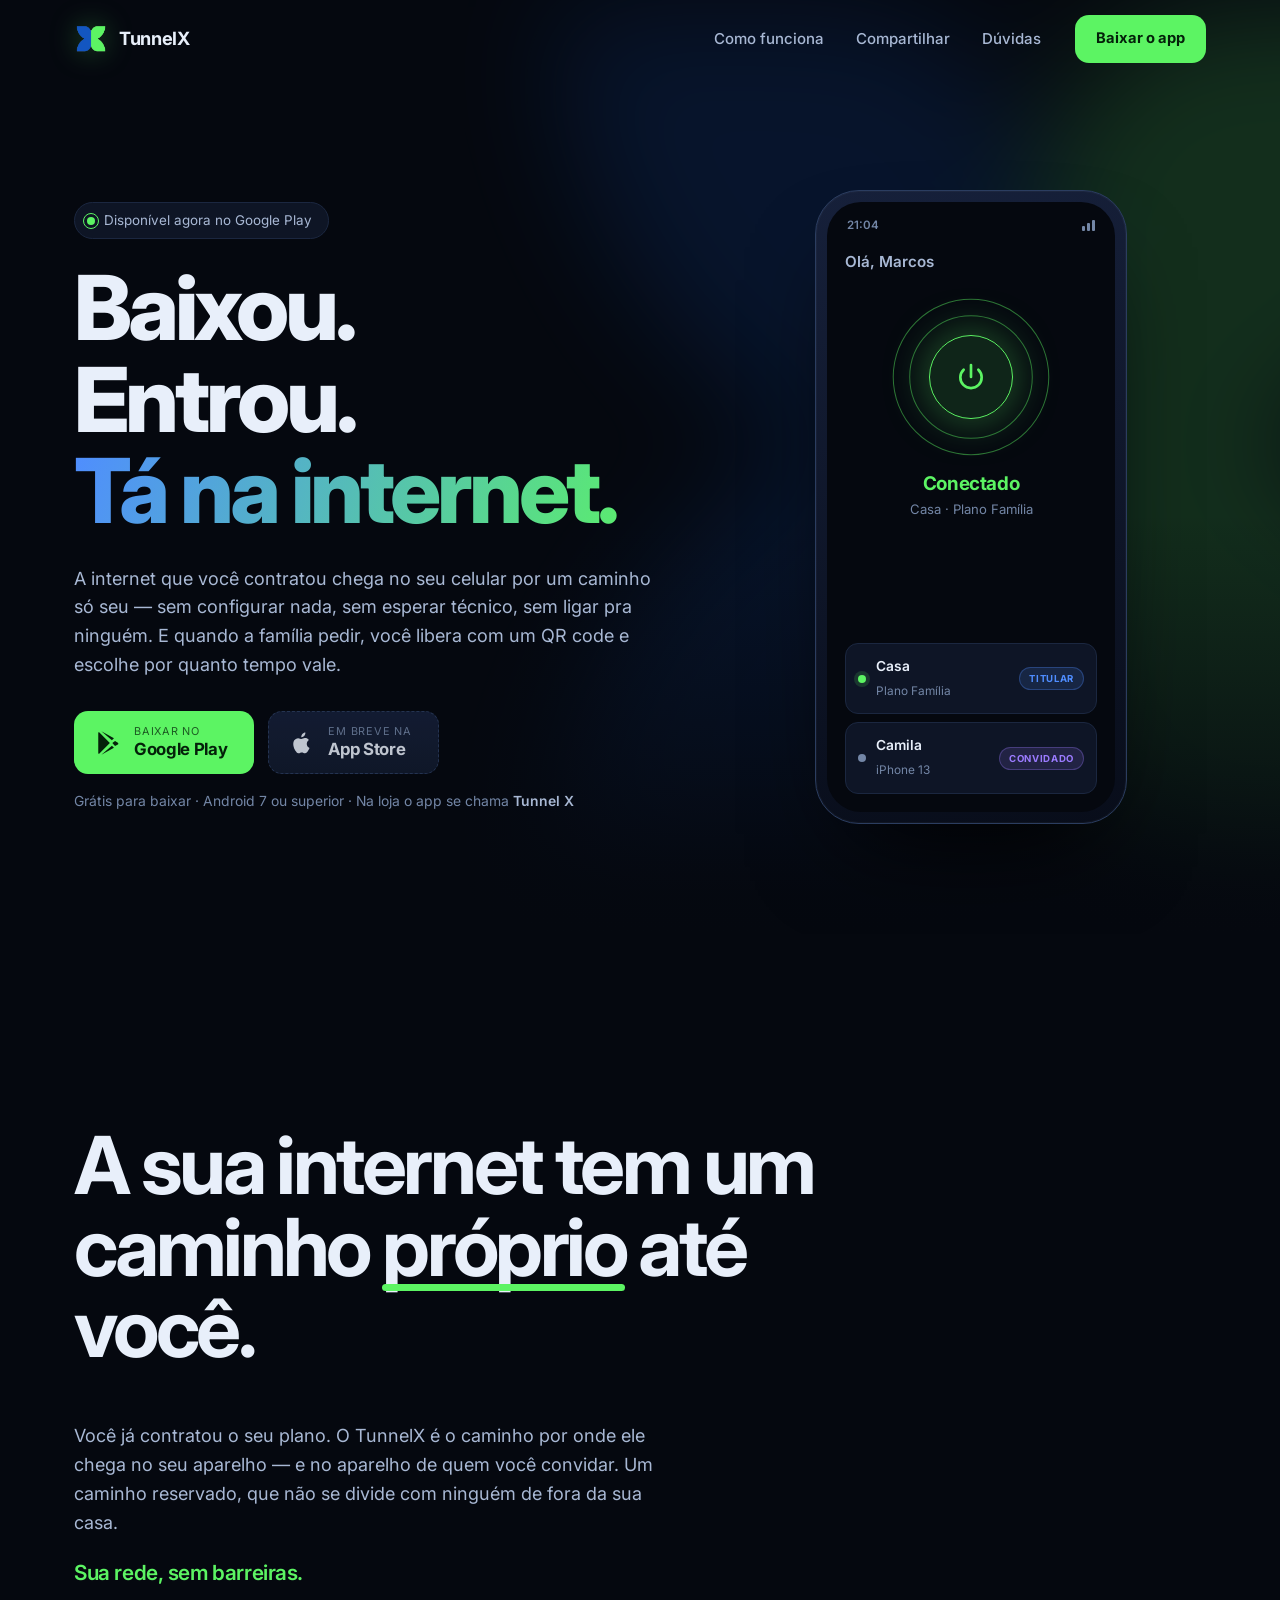
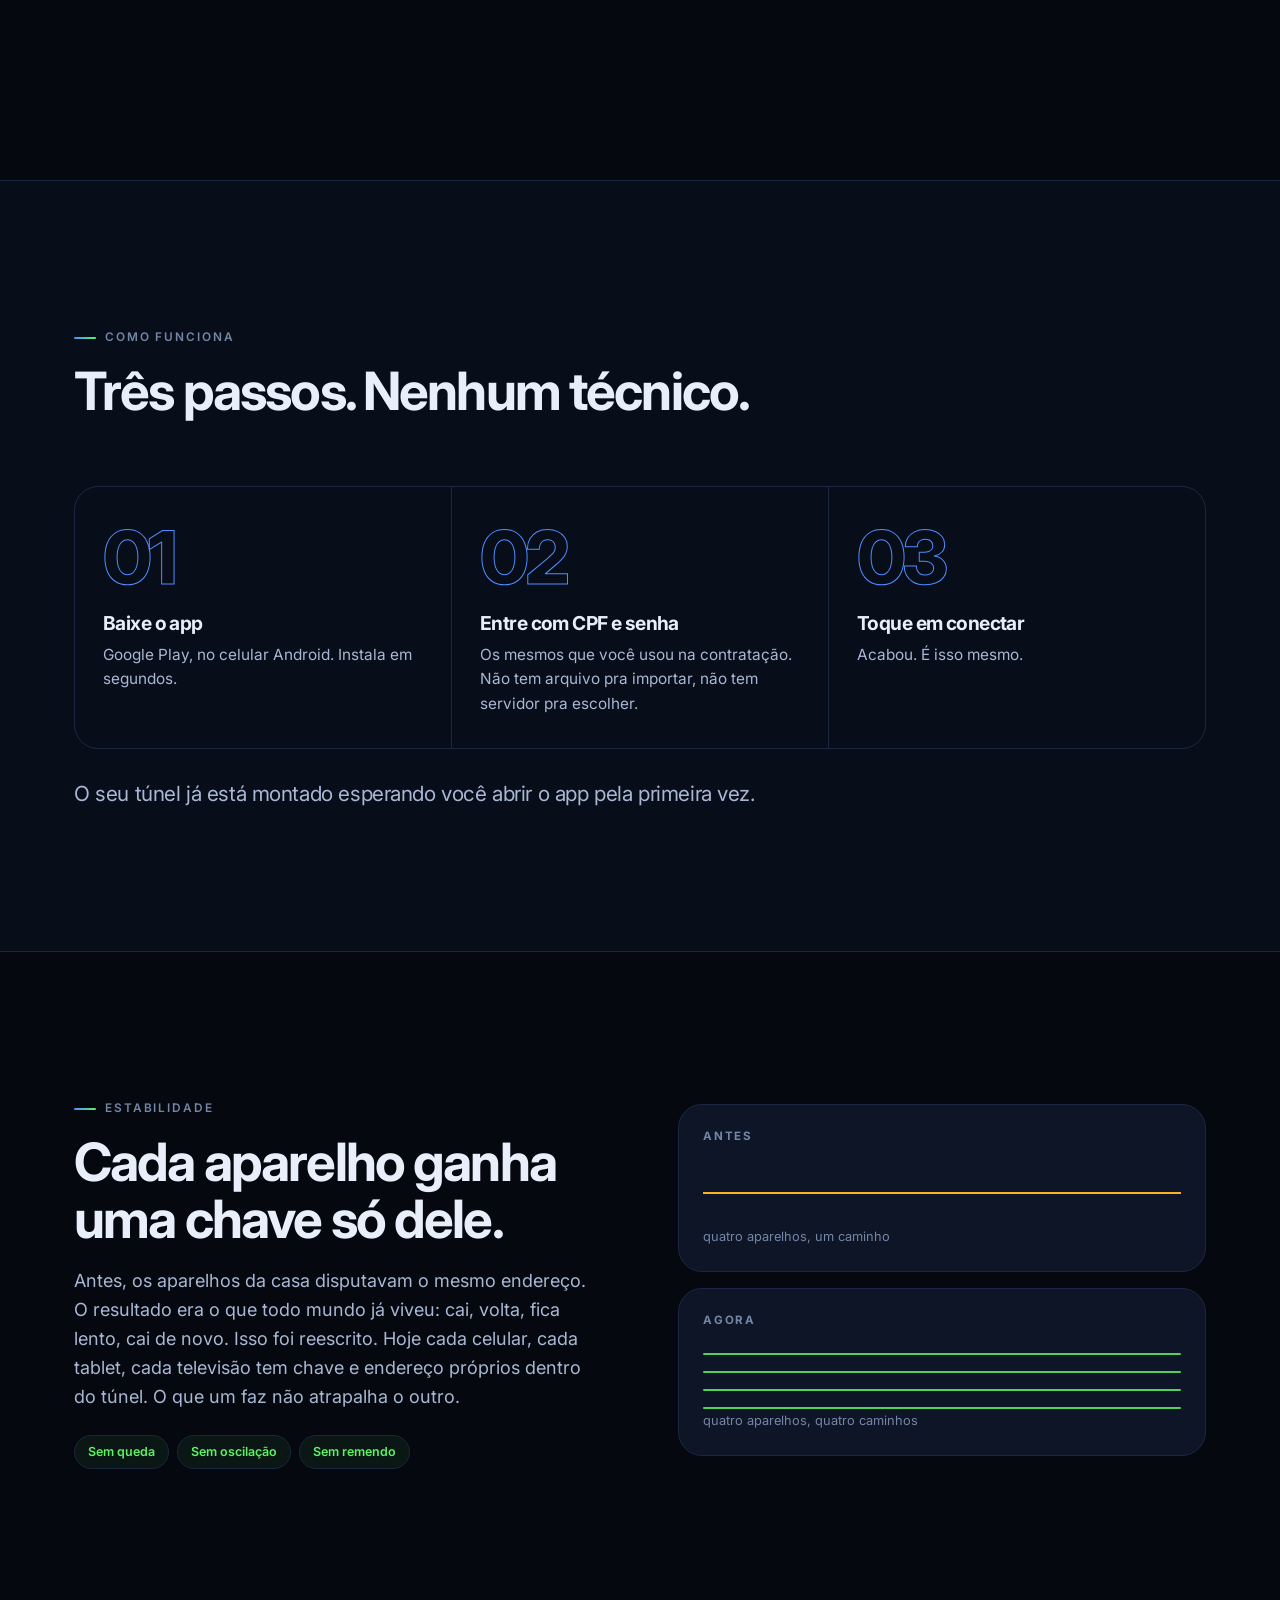
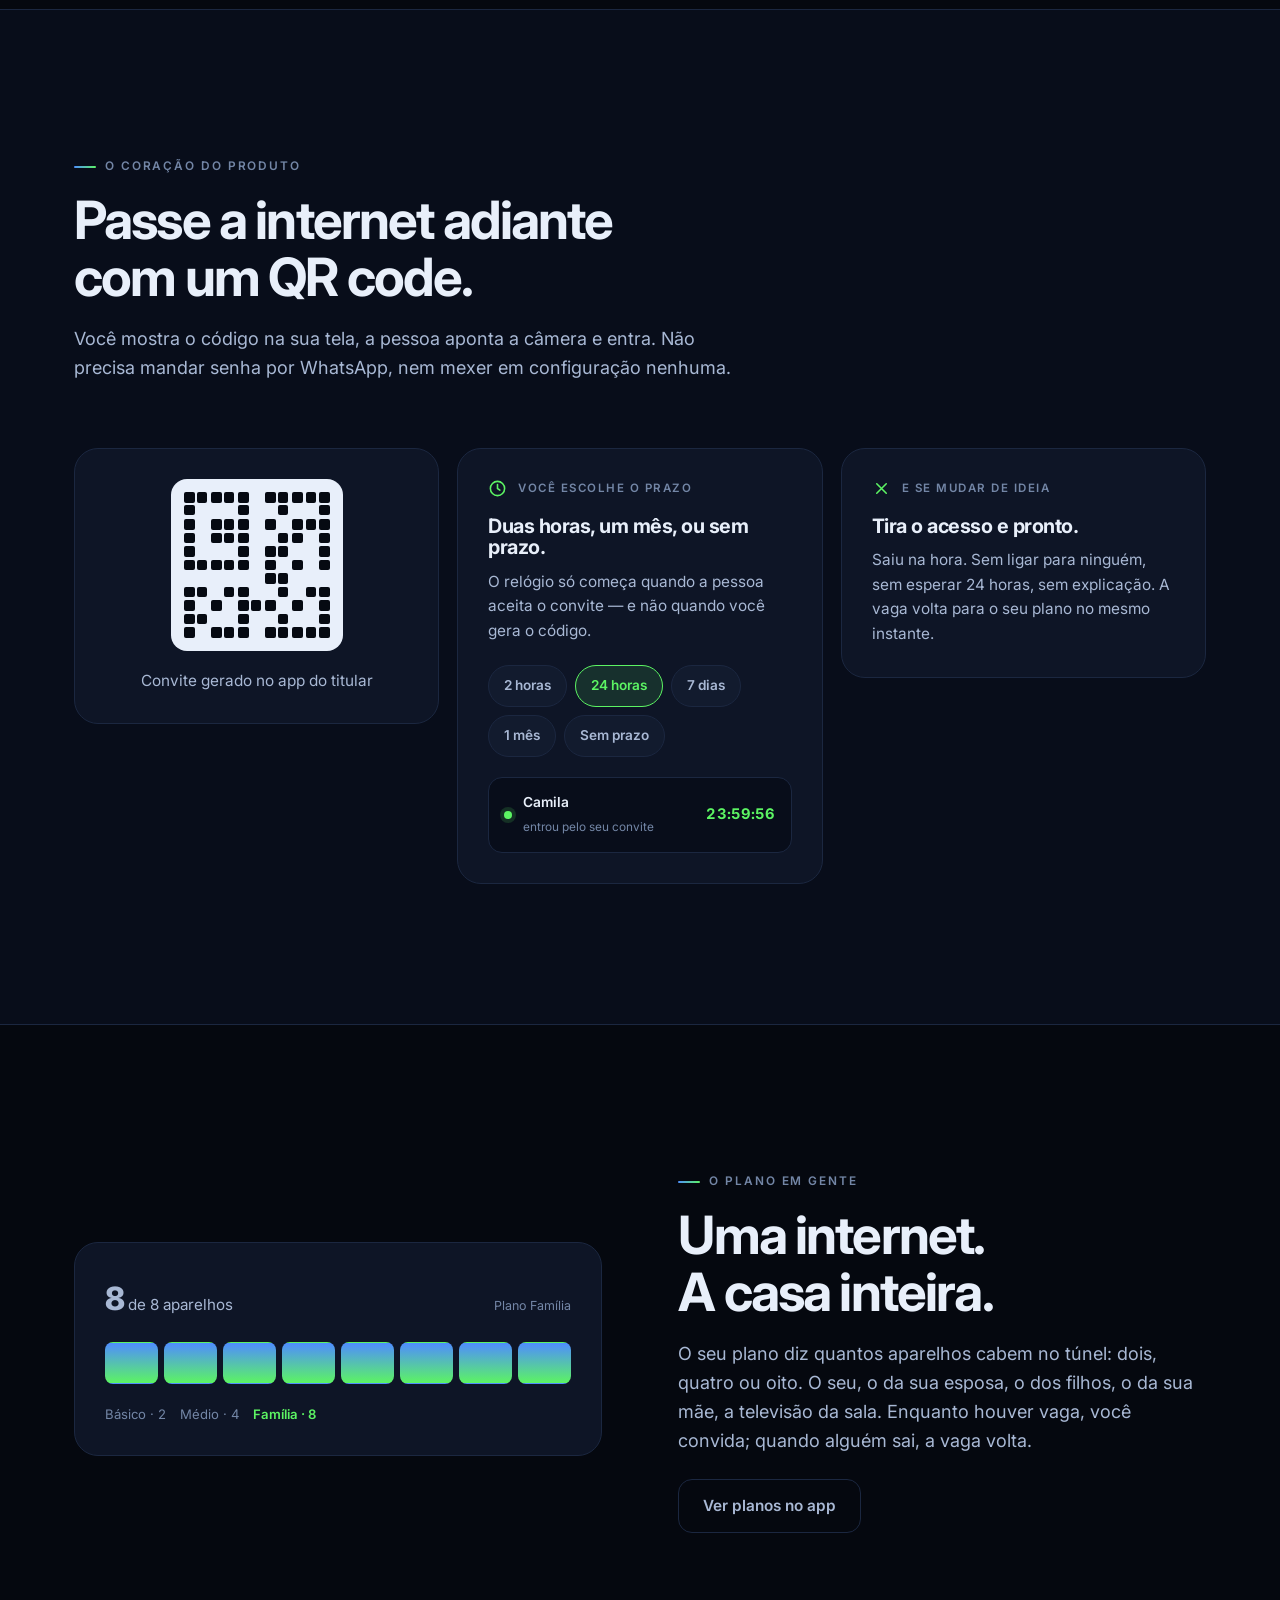
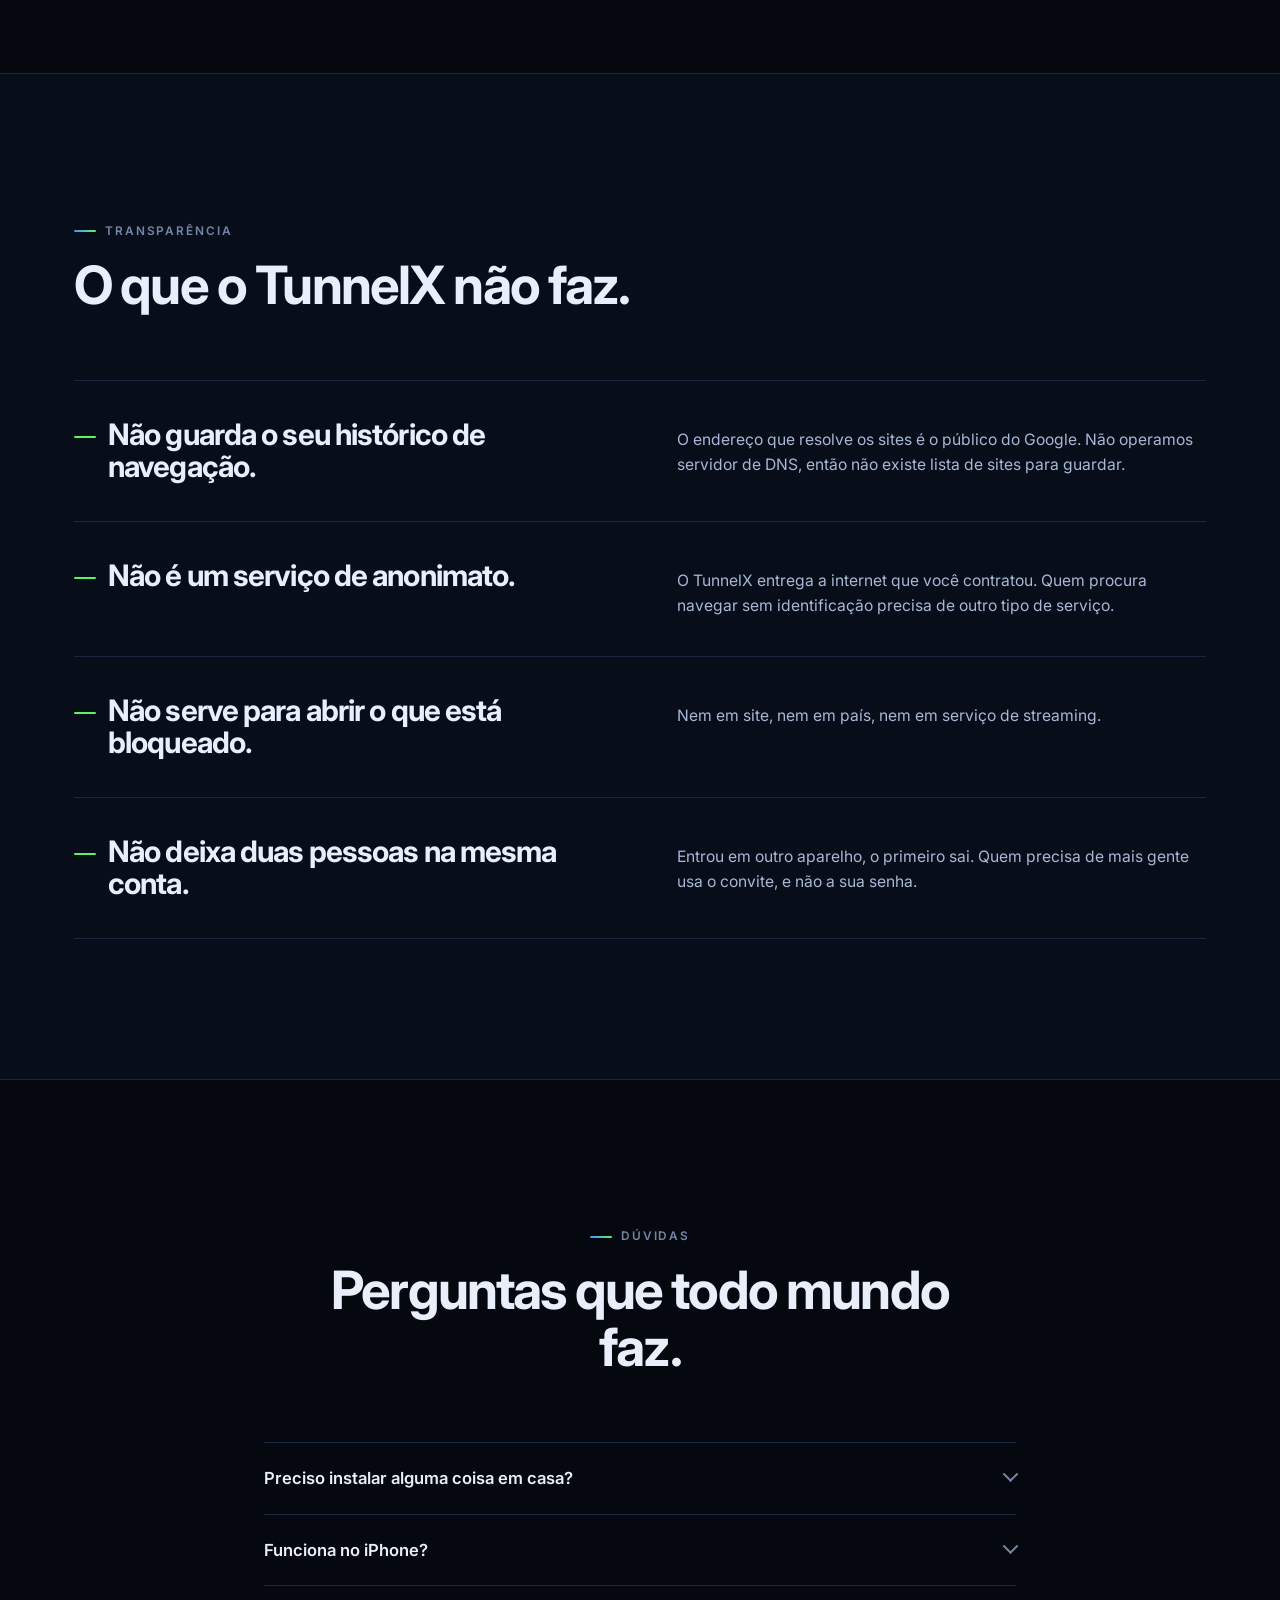
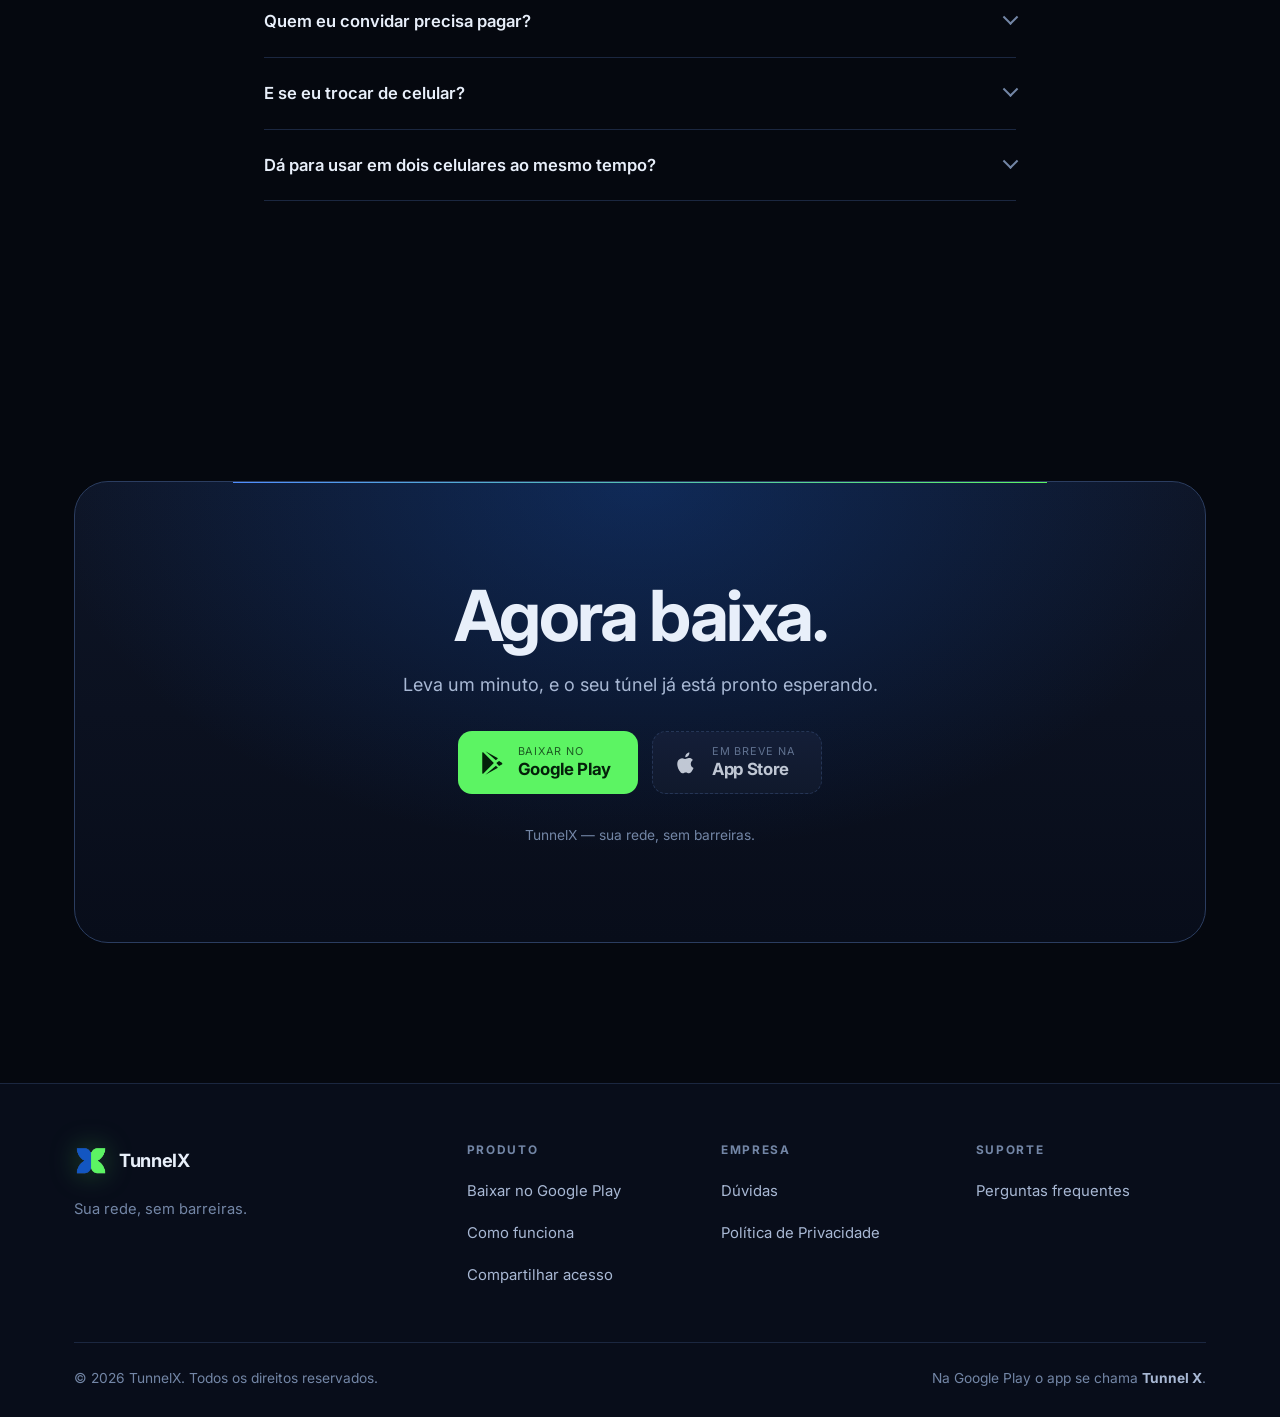
==== commit 390dbd66: "landingpage" ====
--- a/index.html
+++ b/index.html
@@ -7,6 +7,9 @@
 <title>TunnelX — sua internet, sem configurar nada</title>
 <meta name="description" content="A internet que você contratou chega no seu celular por um caminho só seu. Baixe, entre com o CPF e conecte. Compartilhe com a família por QR code e escolha o prazo.">
 <meta name="theme-color" content="#05080F">
+<!-- max-image-preview:large libera a miniatura grande no resultado; sem isso
+     o Google usa a pequena e o resultado ocupa menos espaco na tela. -->
+<meta name="robots" content="index, follow, max-image-preview:large, max-snippet:-1, max-video-preview:-1">
 <link rel="canonical" href="https://www.tunnelx.com.br/">
 
 <meta property="og:type" content="website">
@@ -14,13 +17,16 @@
 <meta property="og:site_name" content="TunnelX">
 <meta property="og:title" content="TunnelX — sua internet, sem configurar nada">
 <meta property="og:description" content="Baixou. Entrou. Tá na internet. E quando a família pedir, você libera com um QR code e escolhe por quanto tempo vale.">
-<meta property="og:image" content="https://www.tunnelx.com.br/img/logo.png">
+<meta property="og:image" content="https://www.tunnelx.com.br/img/og.png">
+<meta property="og:image:width" content="1200">
+<meta property="og:image:height" content="630">
+<meta property="og:image:alt" content="TunnelX — Baixou. Entrou. Tá na internet.">
 <meta property="og:url" content="https://www.tunnelx.com.br/">
 
 <meta name="twitter:card" content="summary_large_image">
 <meta name="twitter:title" content="TunnelX — sua internet, sem configurar nada">
 <meta name="twitter:description" content="Baixou. Entrou. Tá na internet.">
-<meta name="twitter:image" content="https://www.tunnelx.com.br/img/logo.png">
+<meta name="twitter:image" content="https://www.tunnelx.com.br/img/og.png">
 
 <link rel="shortcut icon" href="img/favicon.jpg">
 <link rel="apple-touch-icon" href="img/logo-mark.png">
@@ -29,6 +35,122 @@
 <link rel="preconnect" href="https://fonts.gstatic.com" crossorigin>
 <link href="https://fonts.googleapis.com/css2?family=Inter:wght@400;500;600;700;800&display=swap" rel="stylesheet">
 <link rel="stylesheet" href="css/style.css">
+
+<!-- Dados estruturados. O FAQPage e gerado a partir das perguntas que estao
+     na tela: marcacao que descreve conteudo ausente da pagina e motivo de
+     acao manual no Search Console. -->
+<script type="application/ld+json">
+{
+  "@context": "https://schema.org",
+  "@graph": [
+    {
+      "@type": "Organization",
+      "@id": "https://www.tunnelx.com.br/#organizacao",
+      "name": "TunnelX",
+      "url": "https://www.tunnelx.com.br/",
+      "logo": {
+        "@type": "ImageObject",
+        "url": "https://www.tunnelx.com.br/img/logo-mark.png",
+        "width": 500,
+        "height": 500
+      },
+      "slogan": "Sua rede, sem barreiras.",
+      "areaServed": {
+        "@type": "Country",
+        "name": "Brasil"
+      },
+      "sameAs": [
+        "https://play.google.com/store/apps/details?id=com.tunnelxapp"
+      ]
+    },
+    {
+      "@type": "WebSite",
+      "@id": "https://www.tunnelx.com.br/#site",
+      "url": "https://www.tunnelx.com.br/",
+      "name": "TunnelX",
+      "inLanguage": "pt-BR",
+      "publisher": {
+        "@id": "https://www.tunnelx.com.br/#organizacao"
+      }
+    },
+    {
+      "@type": "SoftwareApplication",
+      "@id": "https://www.tunnelx.com.br/#aplicativo",
+      "name": "Tunnel X",
+      "applicationCategory": "UtilitiesApplication",
+      "applicationSubCategory": "Conectividade",
+      "operatingSystem": "Android 7.0 ou superior",
+      "url": "https://www.tunnelx.com.br/",
+      "installUrl": "https://play.google.com/store/apps/details?id=com.tunnelxapp",
+      "downloadUrl": "https://play.google.com/store/apps/details?id=com.tunnelxapp",
+      "inLanguage": "pt-BR",
+      "publisher": {
+        "@id": "https://www.tunnelx.com.br/#organizacao"
+      },
+      "description": "Acesso a internet entregue por tunel proprio. Entre com CPF e senha, conecte em um toque e compartilhe com a familia por QR code, escolhendo o prazo.",
+      "featureList": [
+        "Conexao sem configurar servidor ou importar arquivo",
+        "Chave e endereco proprios por aparelho",
+        "Compartilhamento por QR code com prazo escolhido",
+        "Remocao de acesso a qualquer momento"
+      ],
+      "offers": {
+        "@type": "Offer",
+        "price": "0",
+        "priceCurrency": "BRL",
+        "description": "Download gratuito. O acesso a internet depende de plano contratado."
+      }
+    },
+    {
+      "@type": "FAQPage",
+      "@id": "https://www.tunnelx.com.br/#duvidas",
+      "inLanguage": "pt-BR",
+      "mainEntity": [
+        {
+          "@type": "Question",
+          "name": "Preciso instalar alguma coisa em casa?",
+          "acceptedAnswer": {
+            "@type": "Answer",
+            "text": "Não. Nada de aparelho novo, nada de mexer no roteador, nada de visita técnica. O TunnelX vive no celular."
+          }
+        },
+        {
+          "@type": "Question",
+          "name": "Funciona no iPhone?",
+          "acceptedAnswer": {
+            "@type": "Answer",
+            "text": "Ainda não. A versão para iPhone está em análise na Apple. Por enquanto o TunnelX funciona no Android 7 ou superior."
+          }
+        },
+        {
+          "@type": "Question",
+          "name": "Quem eu convidar precisa pagar?",
+          "acceptedAnswer": {
+            "@type": "Answer",
+            "text": "Não. O convidado entra no seu plano e ocupa uma das vagas que você já contratou. Quem paga é você, uma vez só."
+          }
+        },
+        {
+          "@type": "Question",
+          "name": "E se eu trocar de celular?",
+          "acceptedAnswer": {
+            "@type": "Answer",
+            "text": "Basta baixar o app no aparelho novo e entrar com o mesmo CPF e senha. O seu túnel volta sozinho."
+          }
+        },
+        {
+          "@type": "Question",
+          "name": "Dá para usar em dois celulares ao mesmo tempo?",
+          "acceptedAnswer": {
+            "@type": "Answer",
+            "text": "Na mesma conta, não: entrar no segundo aparelho desconecta o primeiro. Para colocar mais gente, use o convite por QR code — foi feito exatamente para isso."
+          }
+        }
+      ]
+    }
+  ]
+}
+</script>
 </head>
 <body>
 
@@ -38,7 +160,7 @@
 <header class="cabecalho">
     <div class="container nav">
         <a href="#" class="marca" aria-label="TunnelX, início">
-            <img src="img/logo-mark.png" alt="" width="34" height="34">
+            <img src="img/logo-mark.png" alt="" width="34" height="34" fetchpriority="high" decoding="async">
             <span>TunnelX</span>
         </a>
 
@@ -444,7 +566,7 @@
         <div class="rodape-grade">
             <div class="rodape-marca">
                 <a href="#" class="marca">
-                    <img src="img/logo-mark.png" alt="" width="30" height="30">
+                    <img src="img/logo-mark.png" alt="" width="30" height="30" loading="lazy" decoding="async">
                     <span>TunnelX</span>
                 </a>
                 <p>Sua rede, sem barreiras.</p>
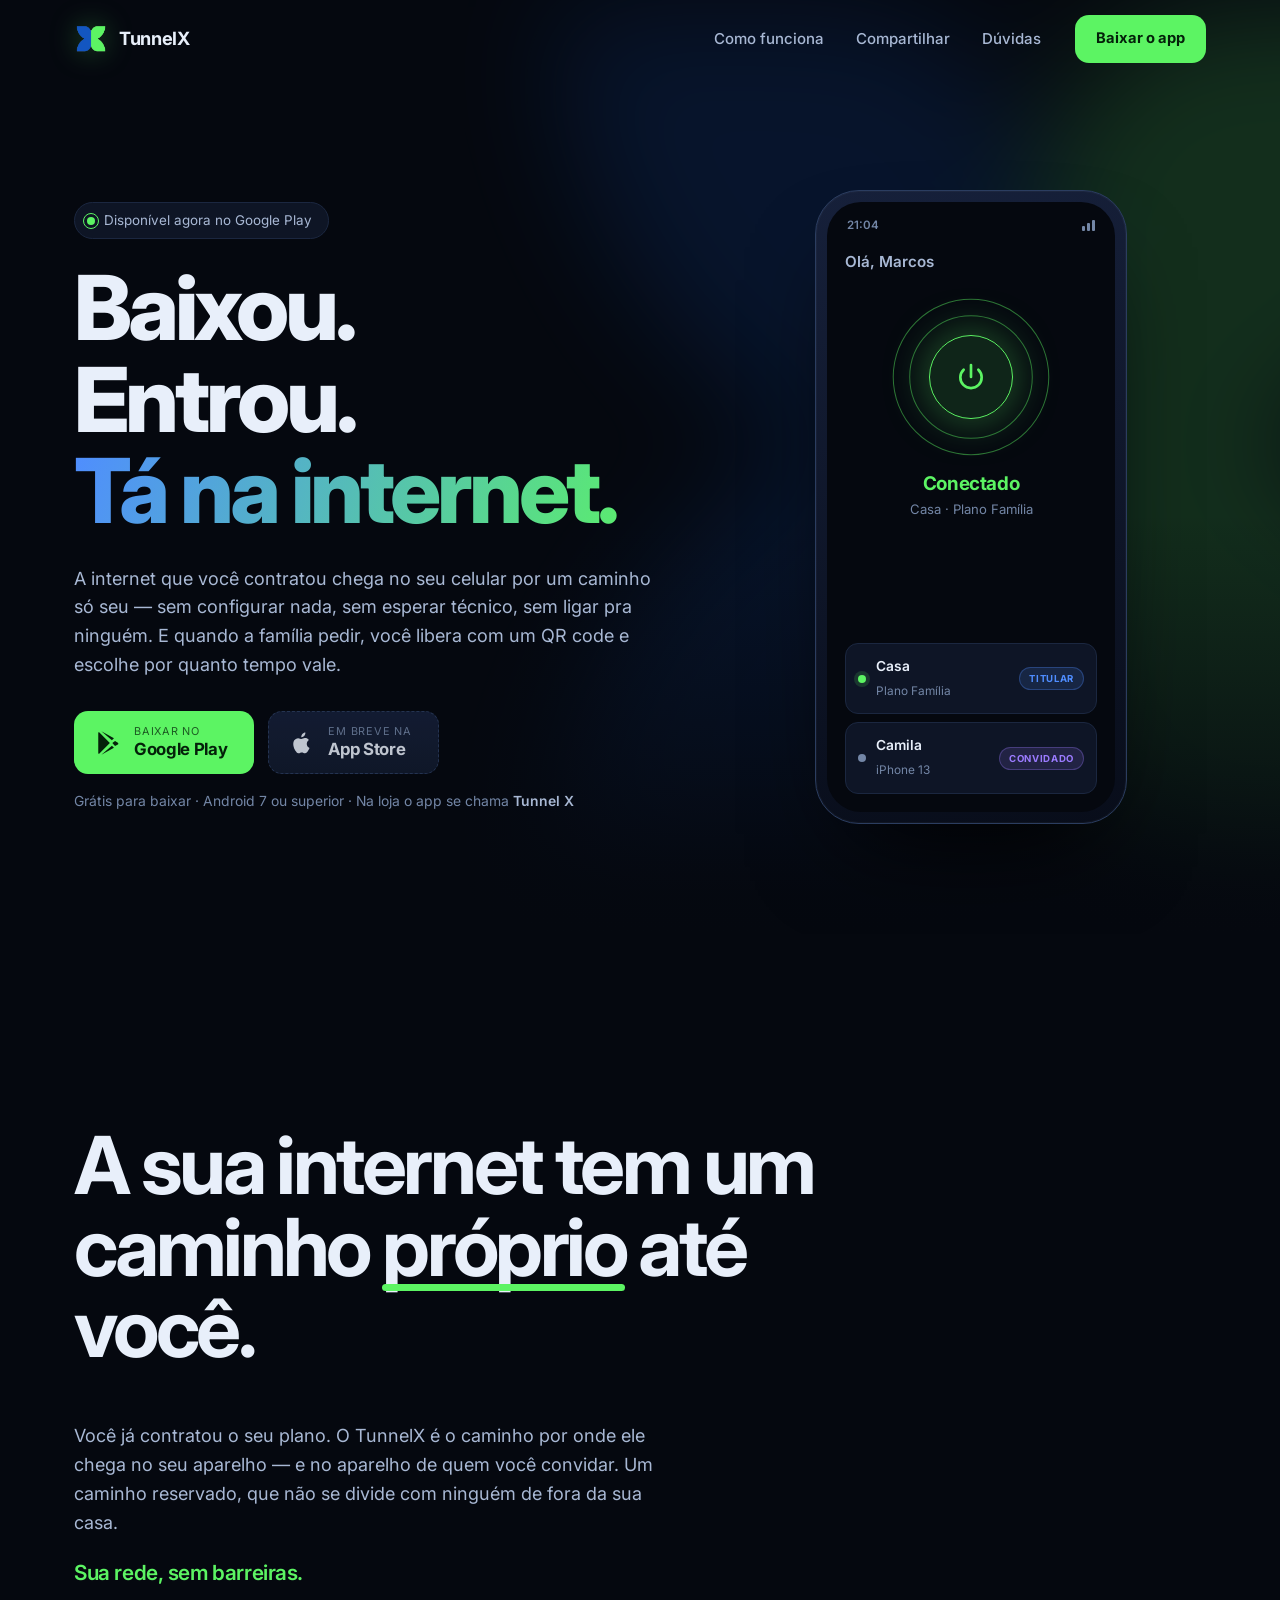
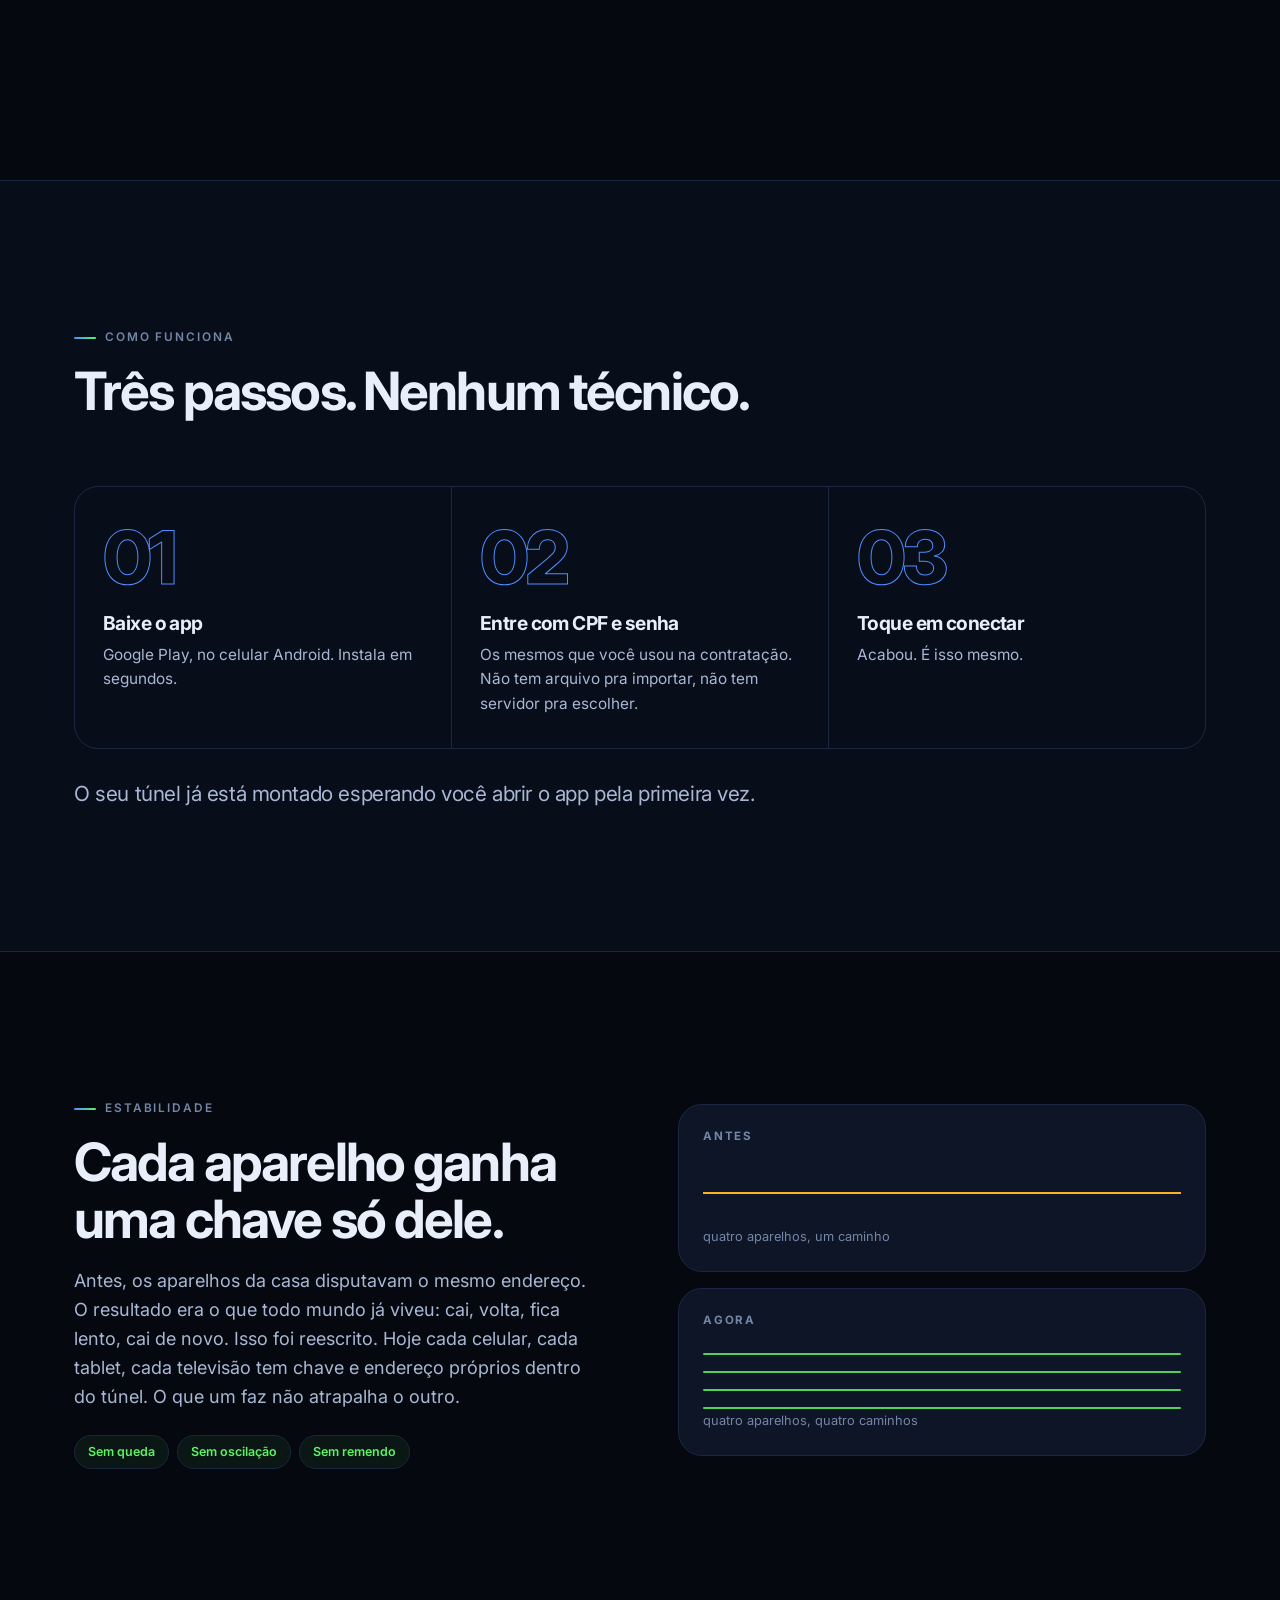
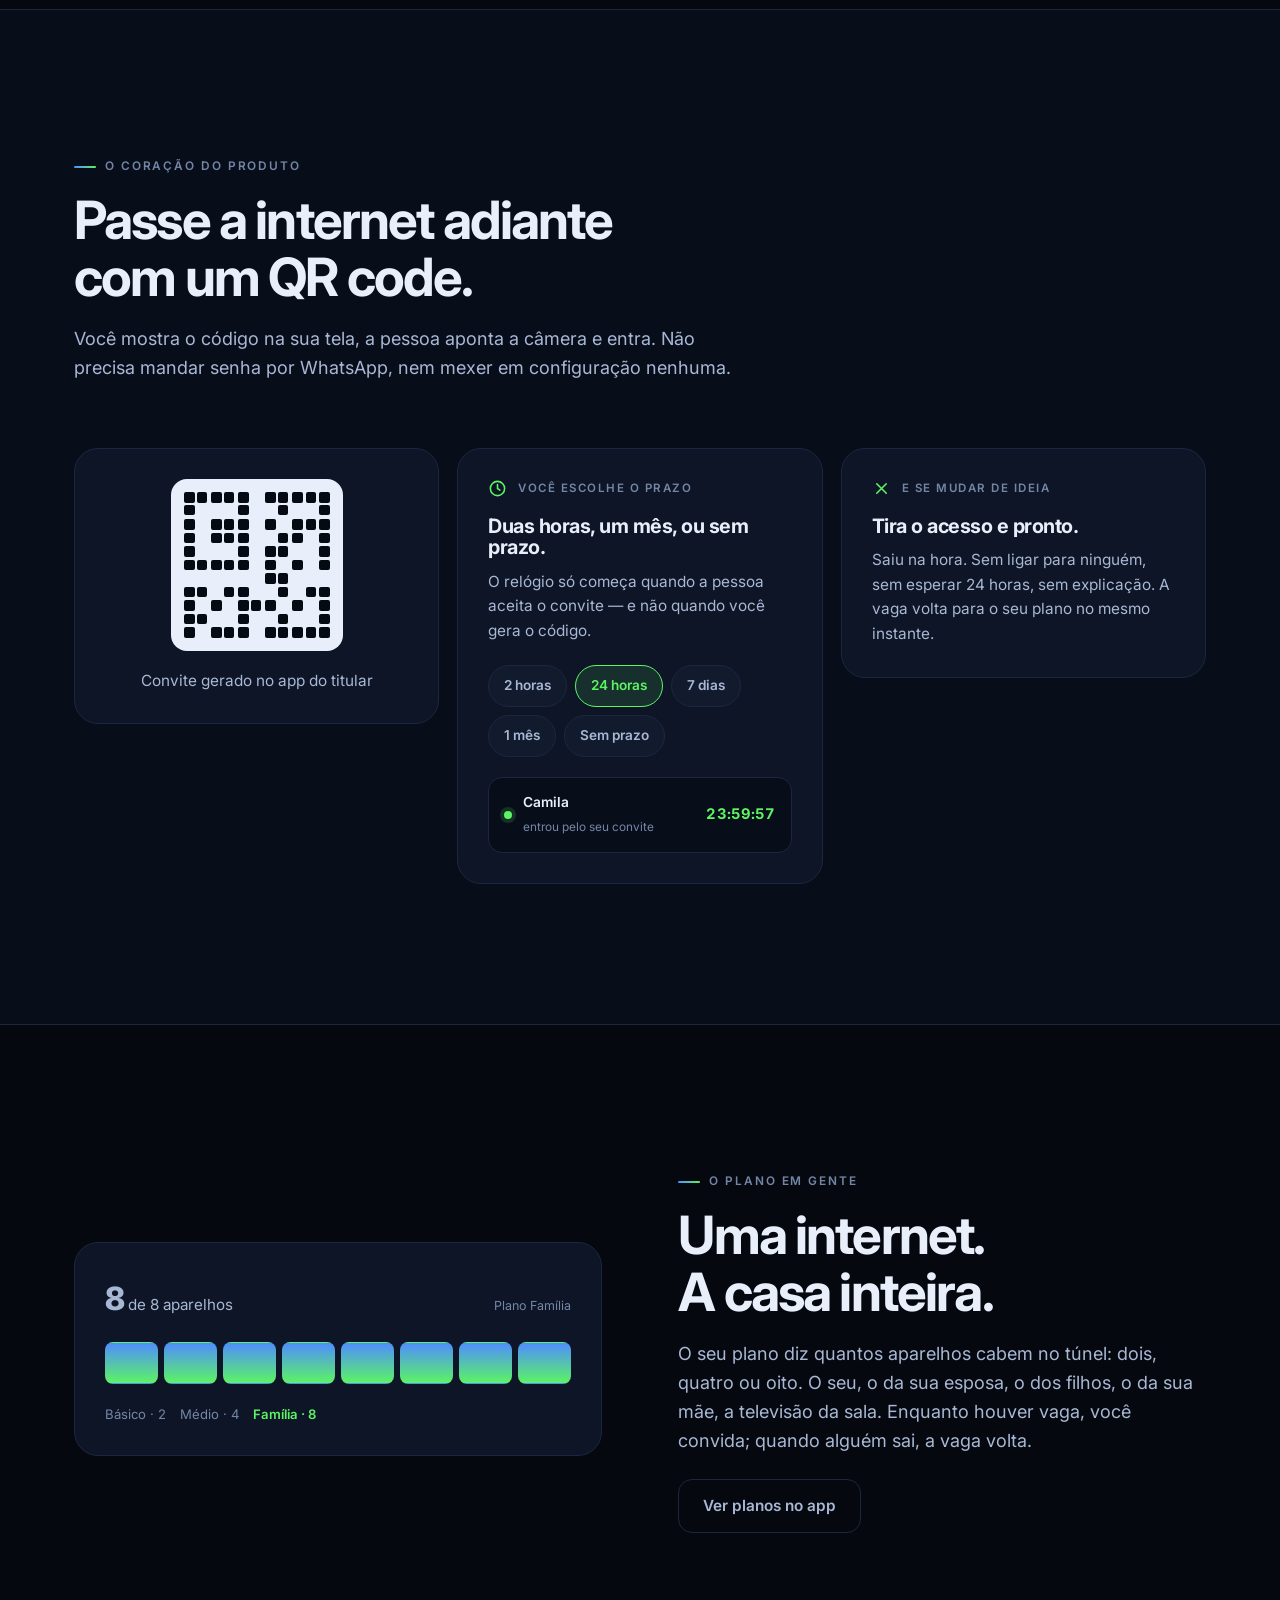
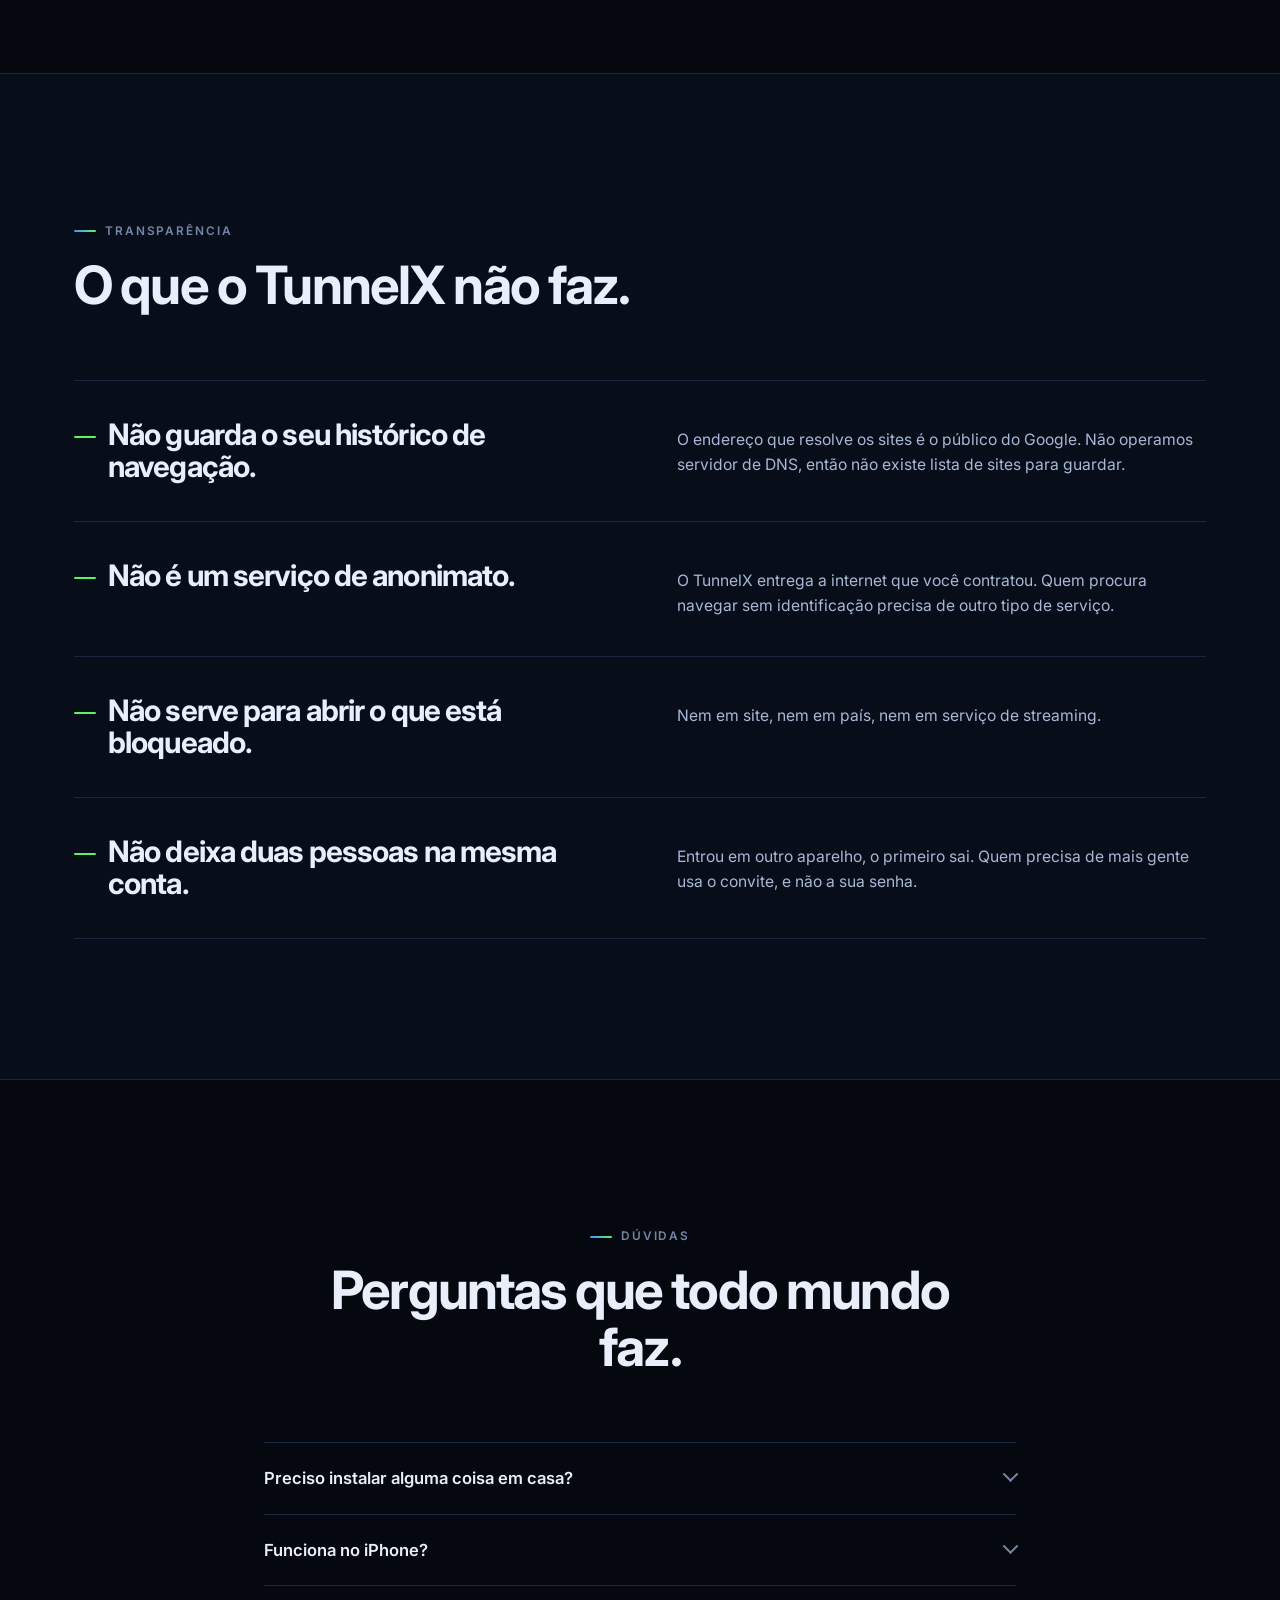
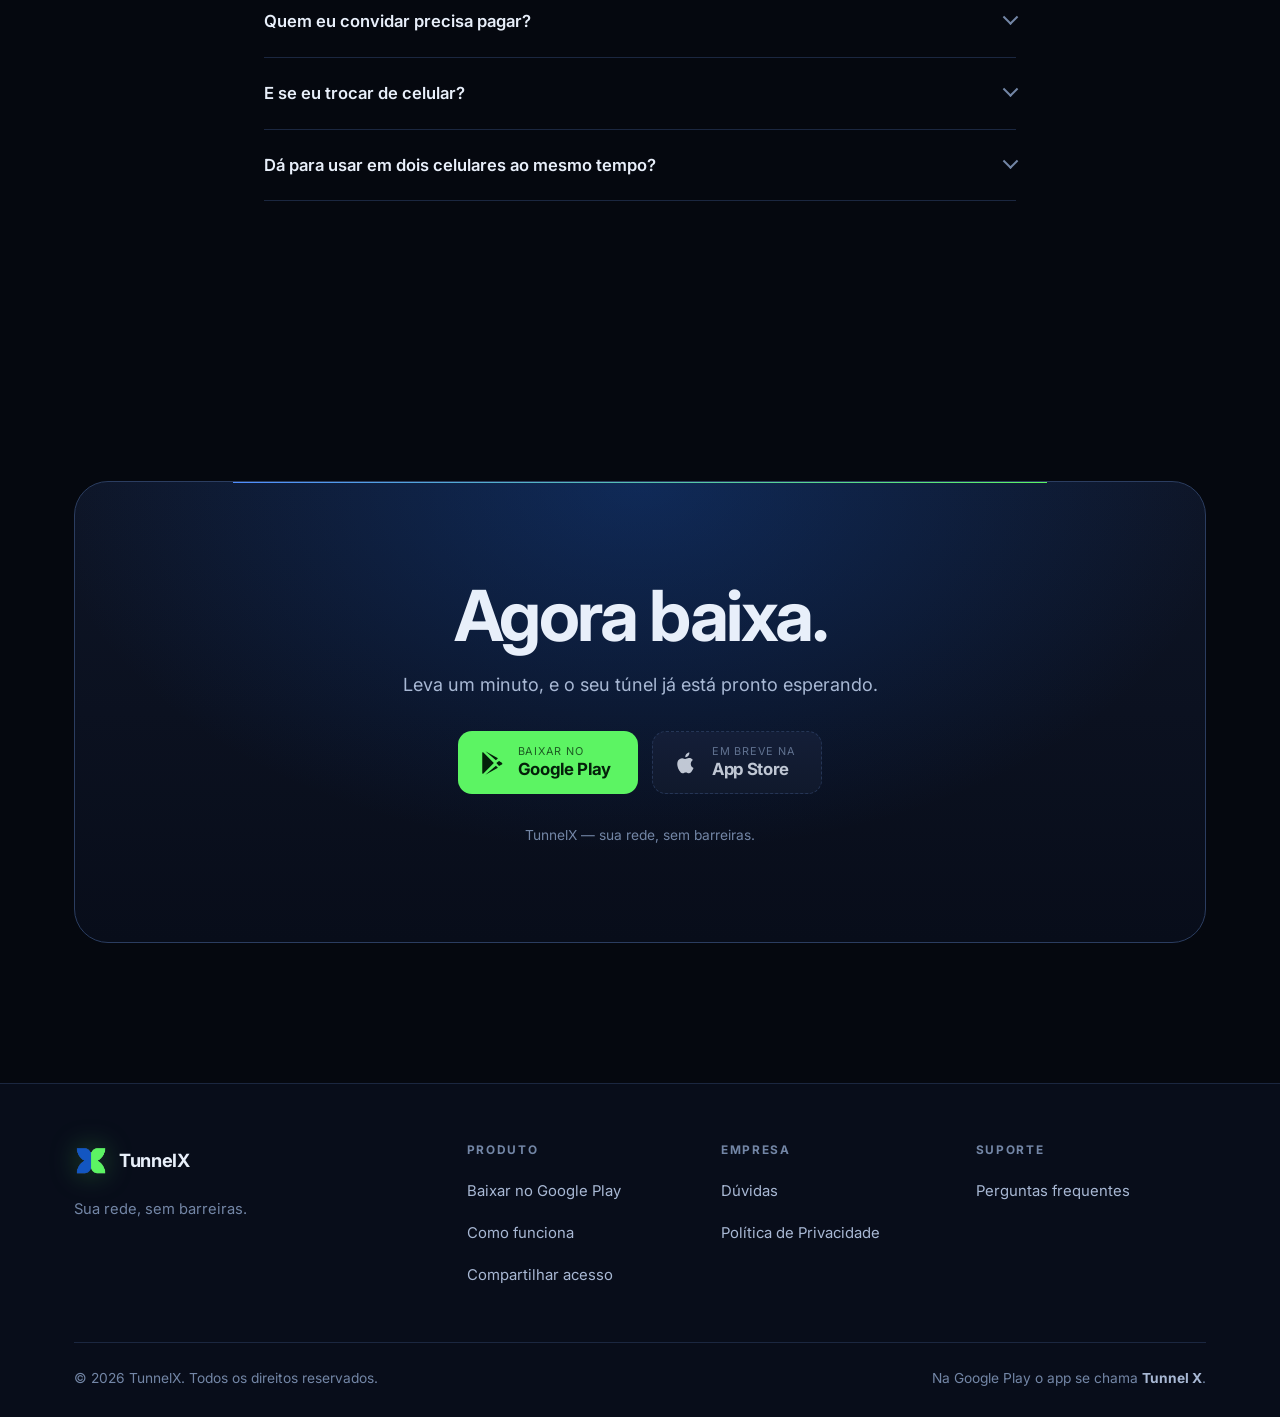
==== commit 715b3d1b: "Update index.html" ====
--- a/index.html
+++ b/index.html
@@ -127,7 +127,7 @@
           "name": "Quem eu convidar precisa pagar?",
           "acceptedAnswer": {
             "@type": "Answer",
-            "text": "Não. O convidado entra no seu plano e ocupa uma das vagas que você já contratou. Quem paga é você, uma vez só."
+            "text": "Não. O convidado entra no seu plano e ocupa uma das vagas que você já contratou. Quem paga é você."
           }
         },
         {
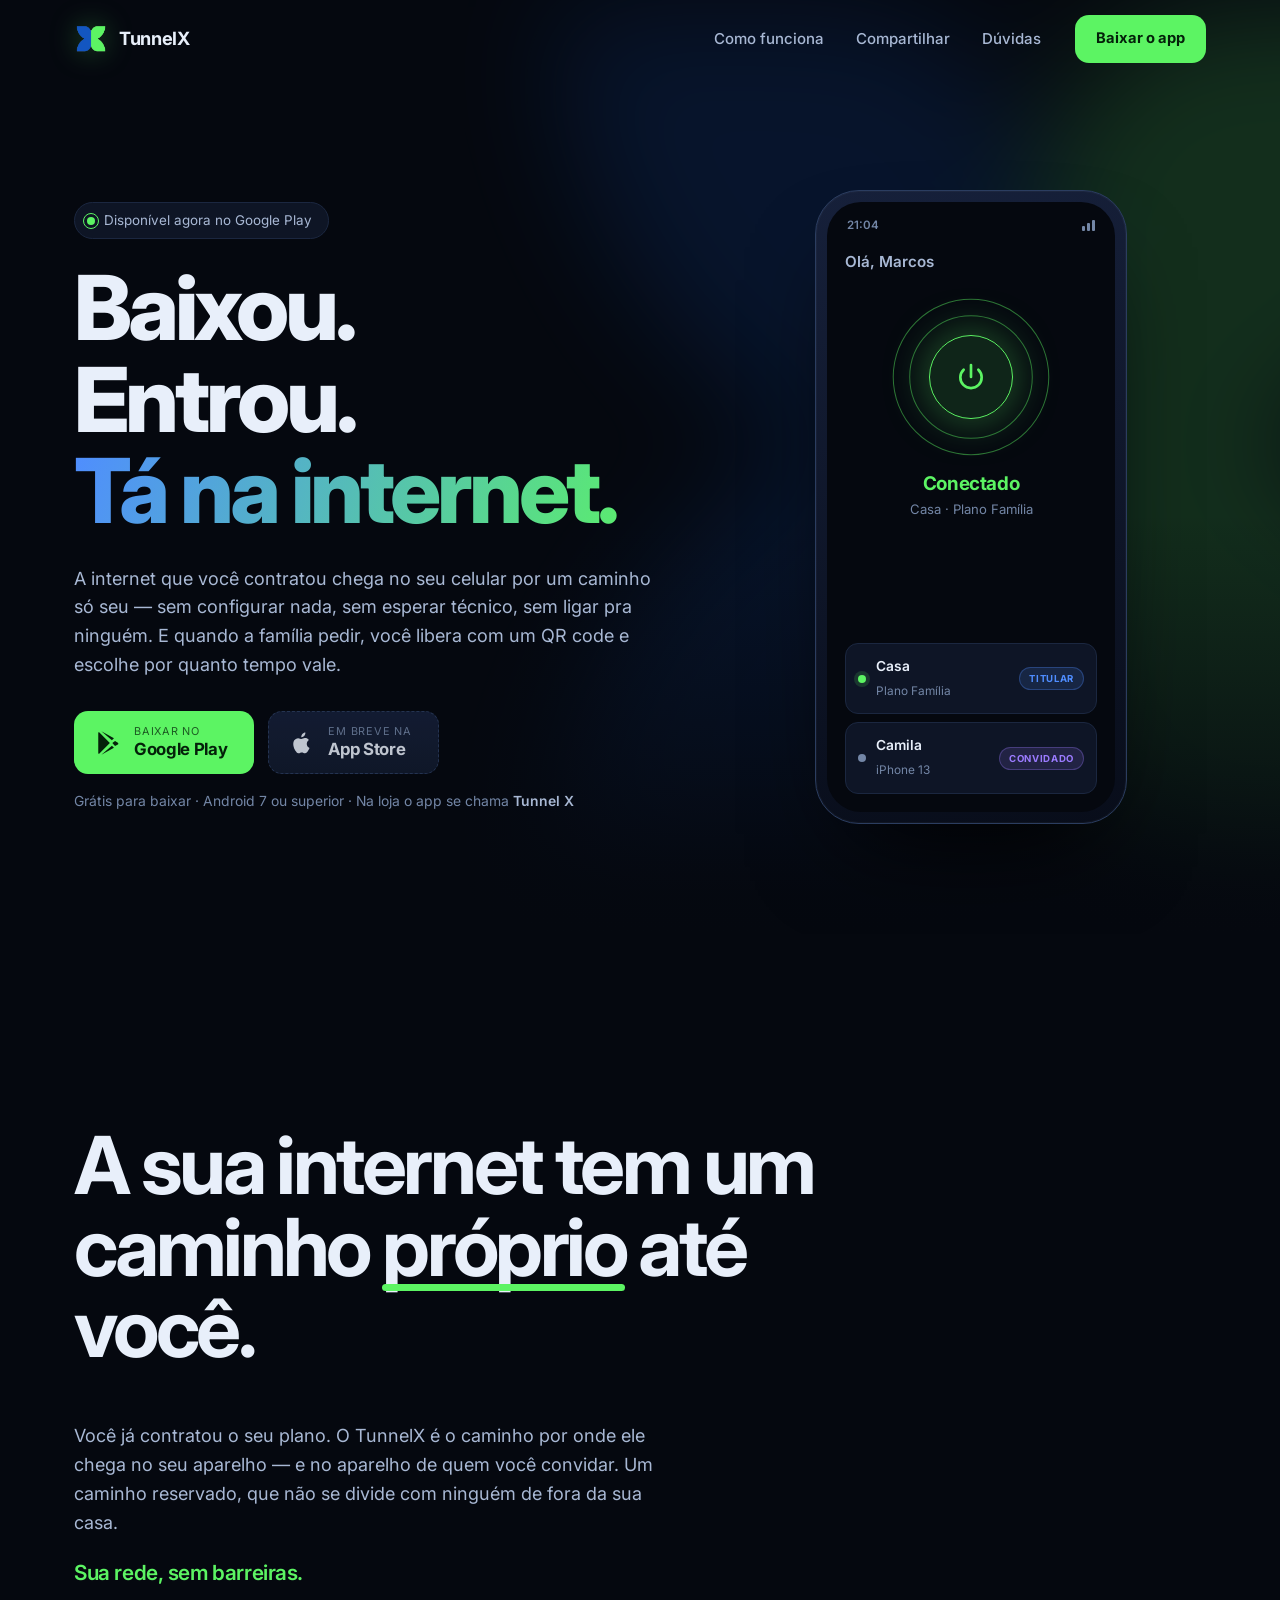
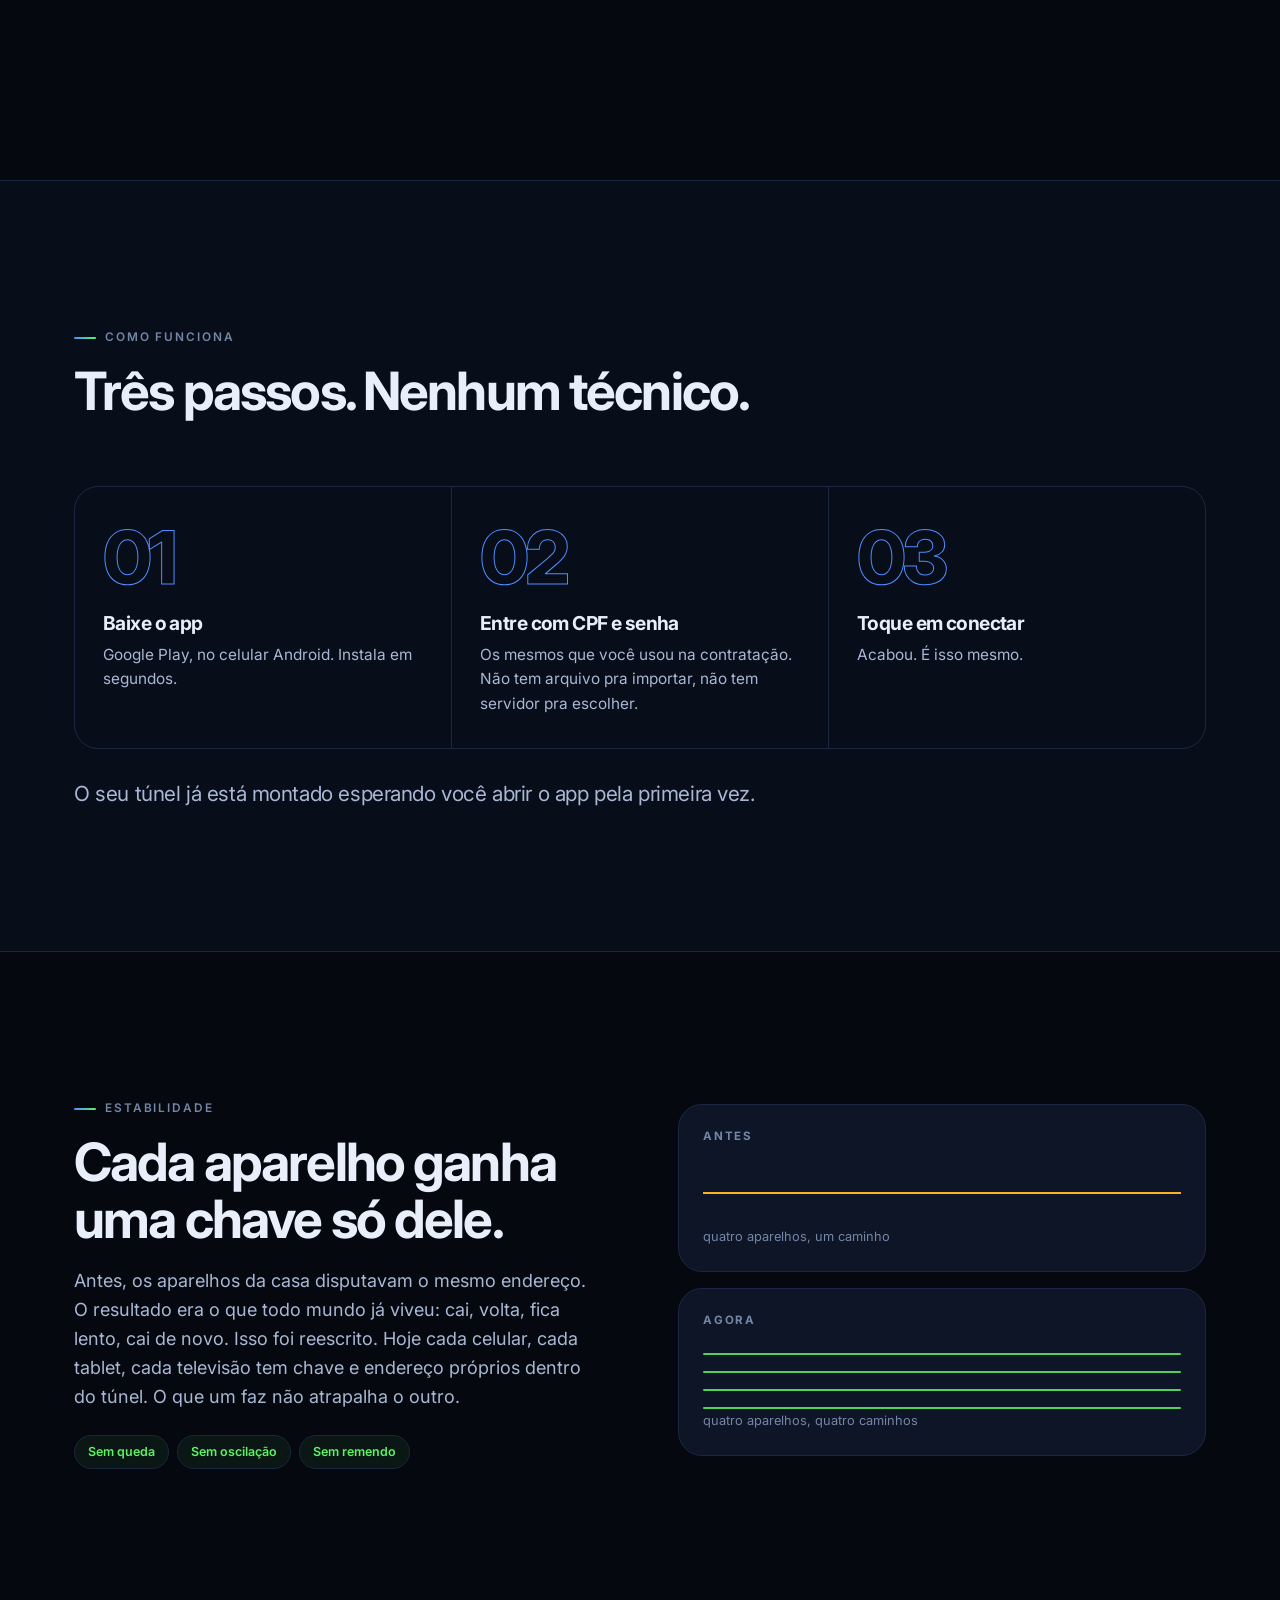
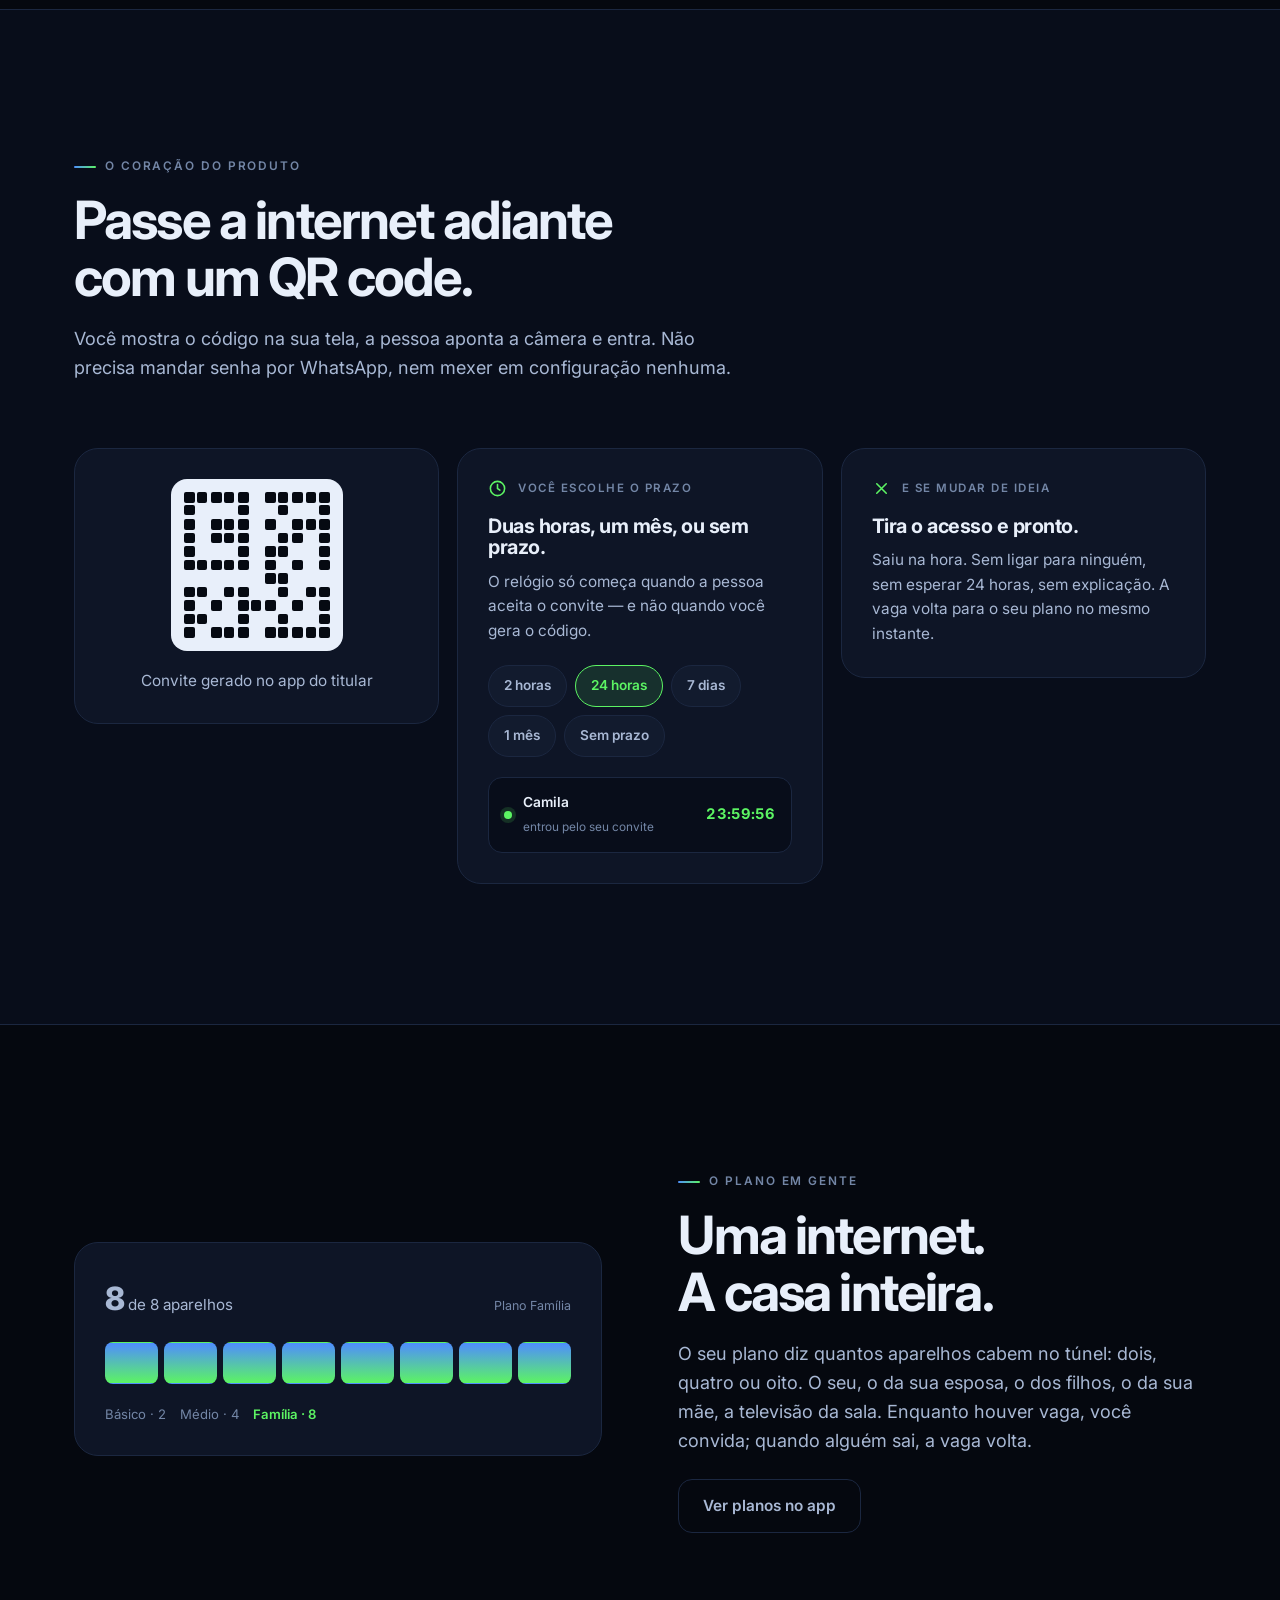
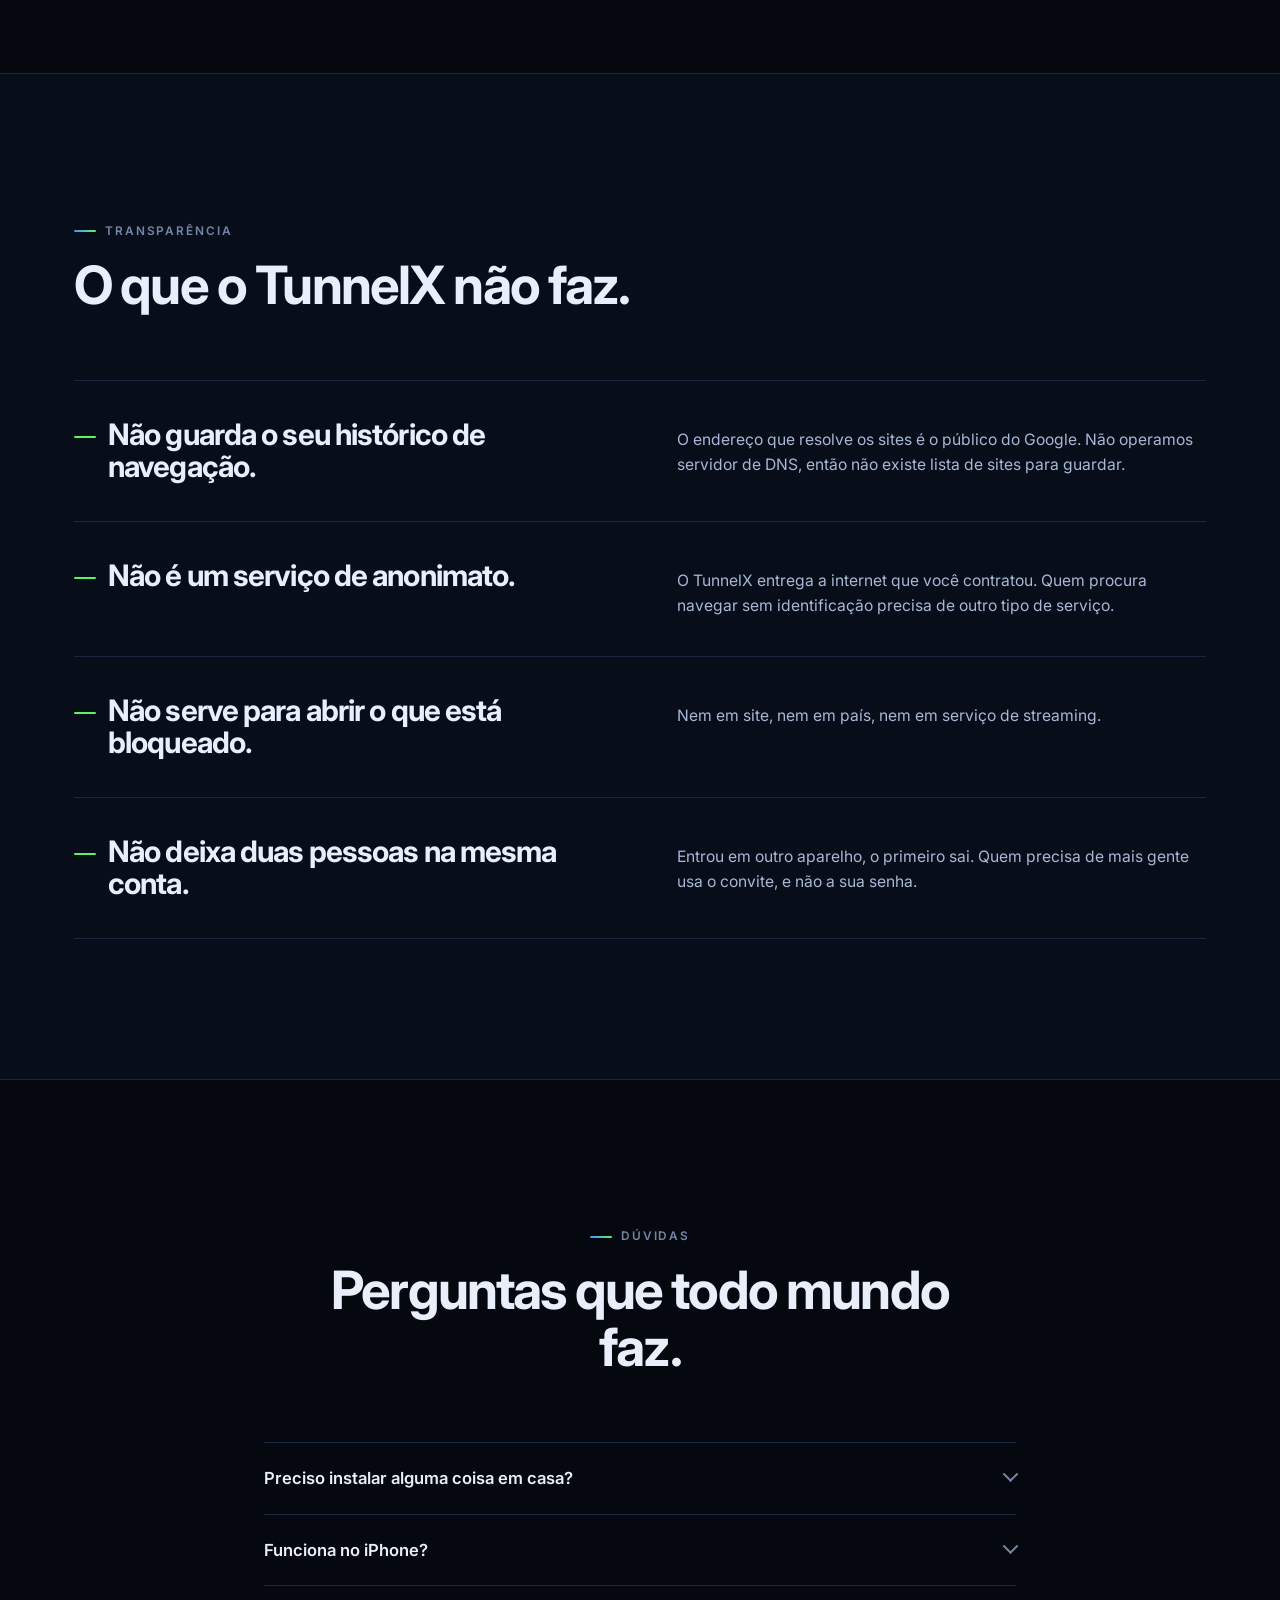
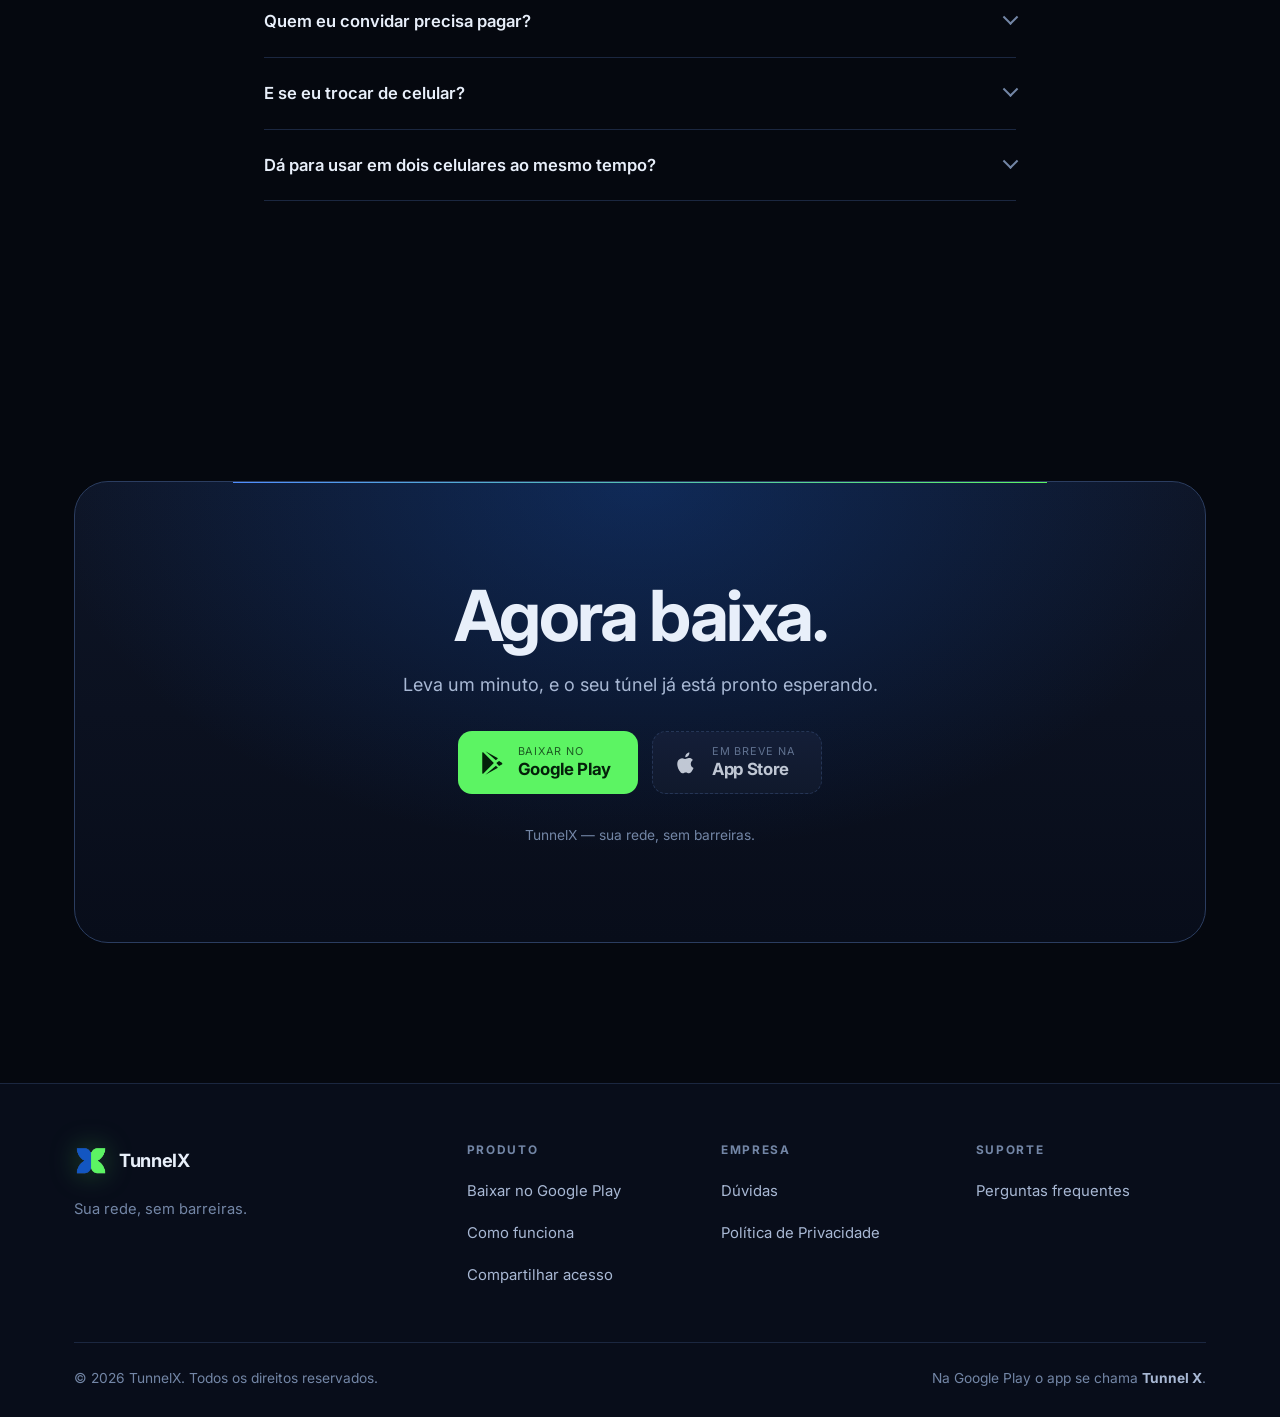
==== commit 0773a9fb: "Update index.html" ====
--- a/index.html
+++ b/index.html
@@ -510,7 +510,7 @@
             </details>
             <details>
                 <summary>Quem eu convidar precisa pagar?</summary>
-                <p>Não. O convidado entra no seu plano e ocupa uma das vagas que você já contratou. Quem paga é você, uma vez só.</p>
+                <p>Não. O convidado entra no seu plano e ocupa uma das vagas que você já contratou. Quem paga é você.</p>
             </details>
             <details>
                 <summary>E se eu trocar de celular?</summary>
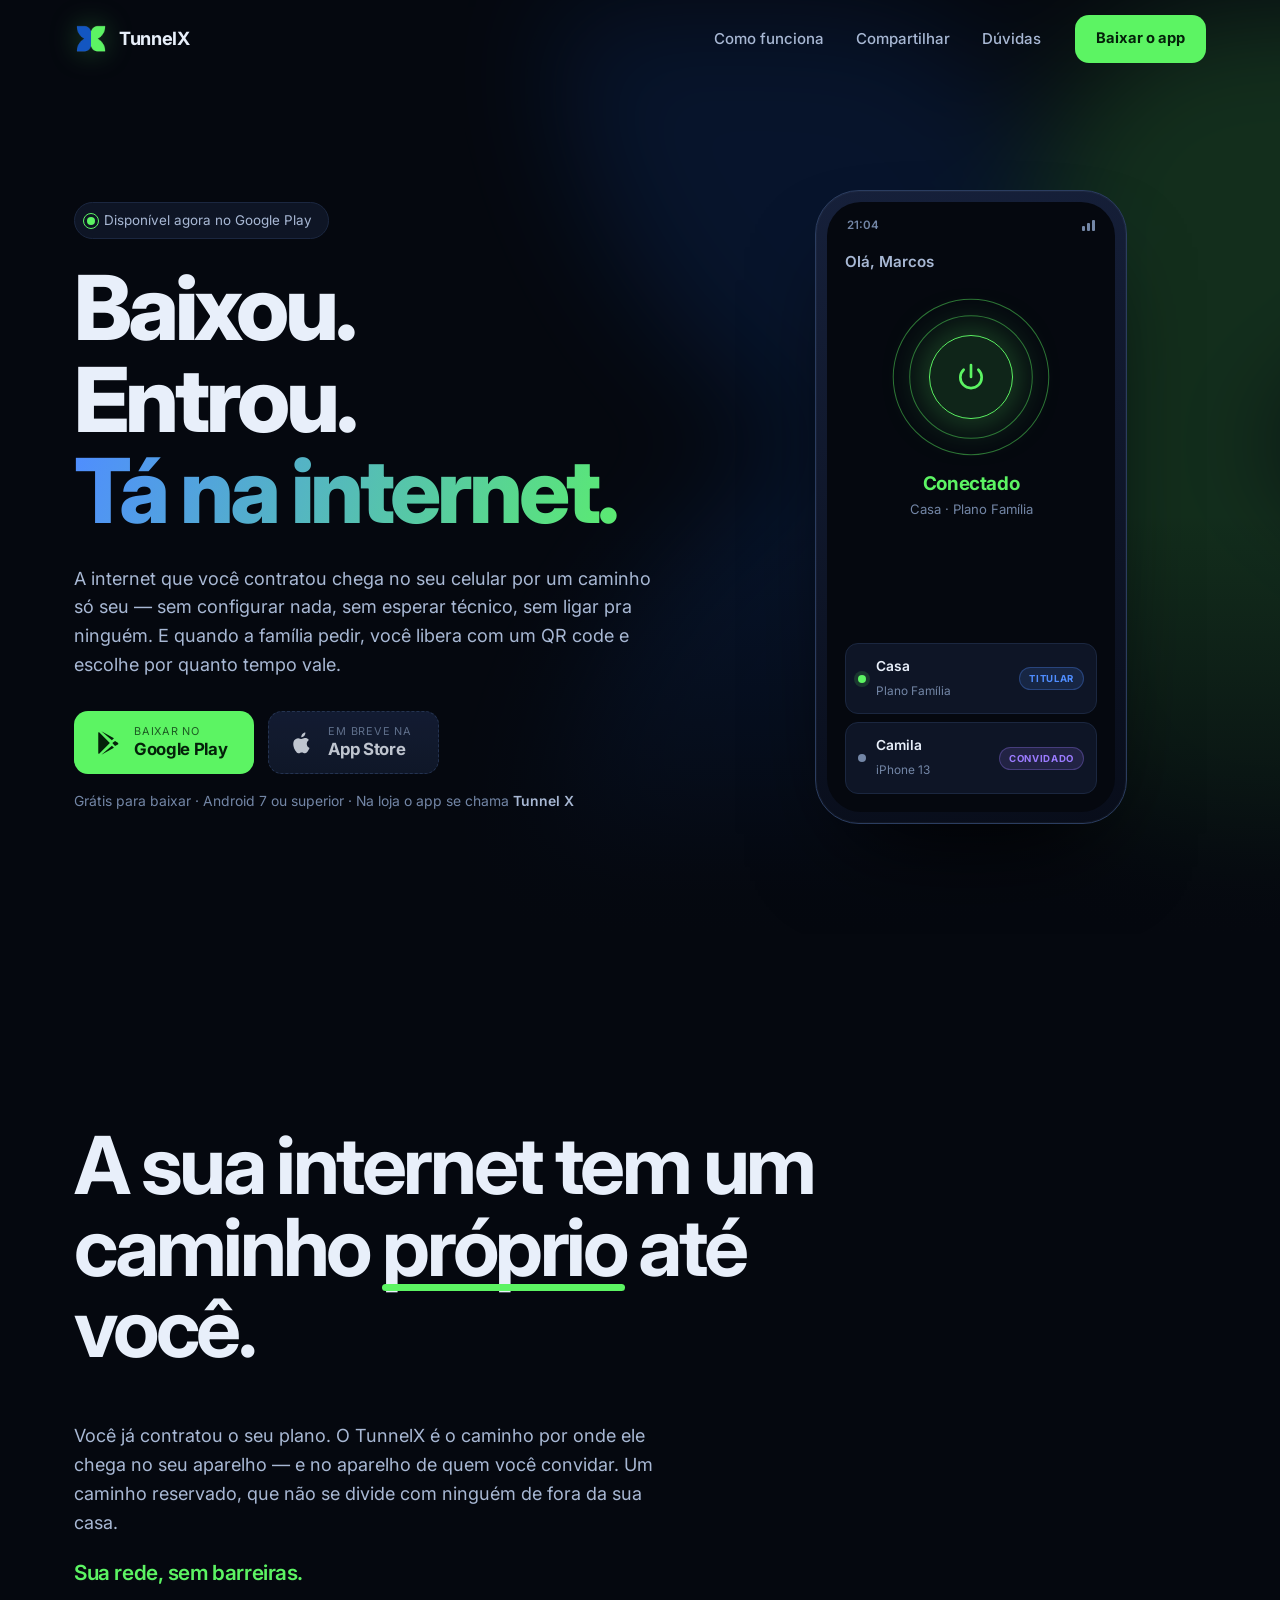
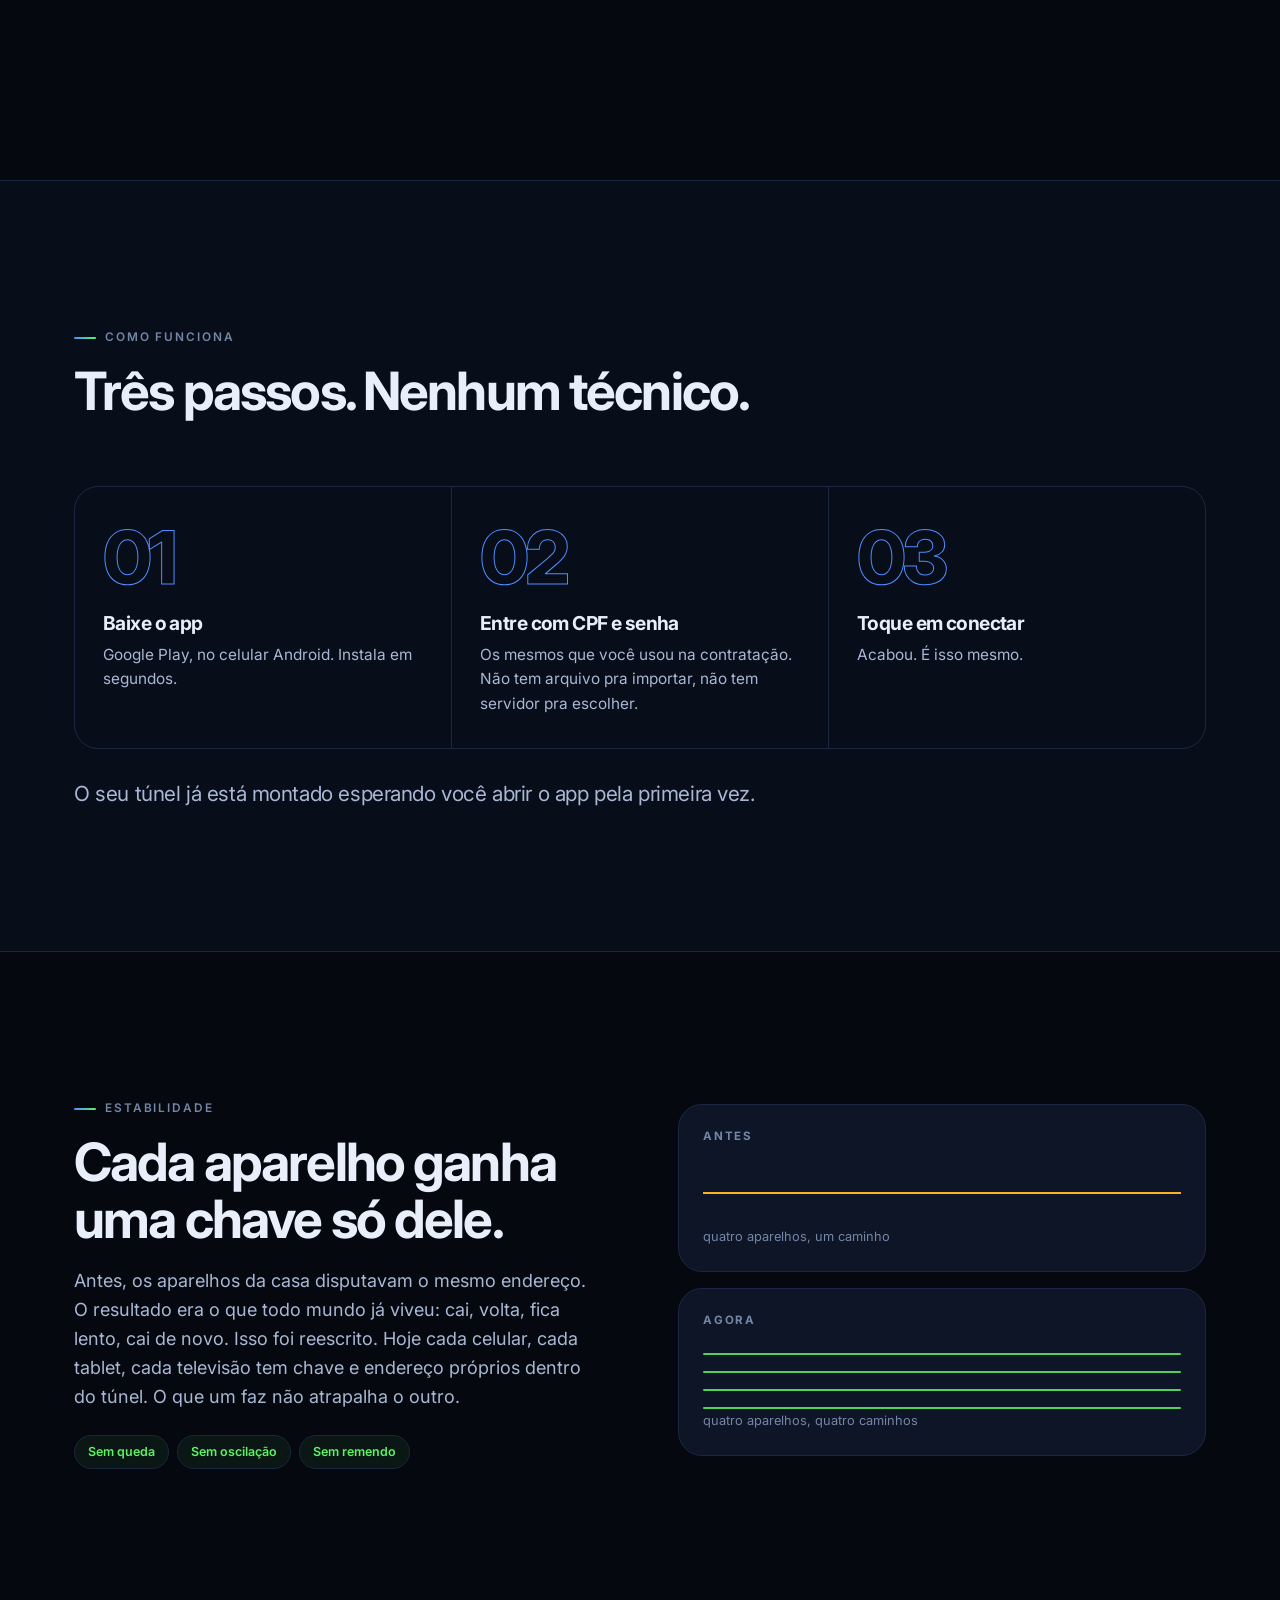
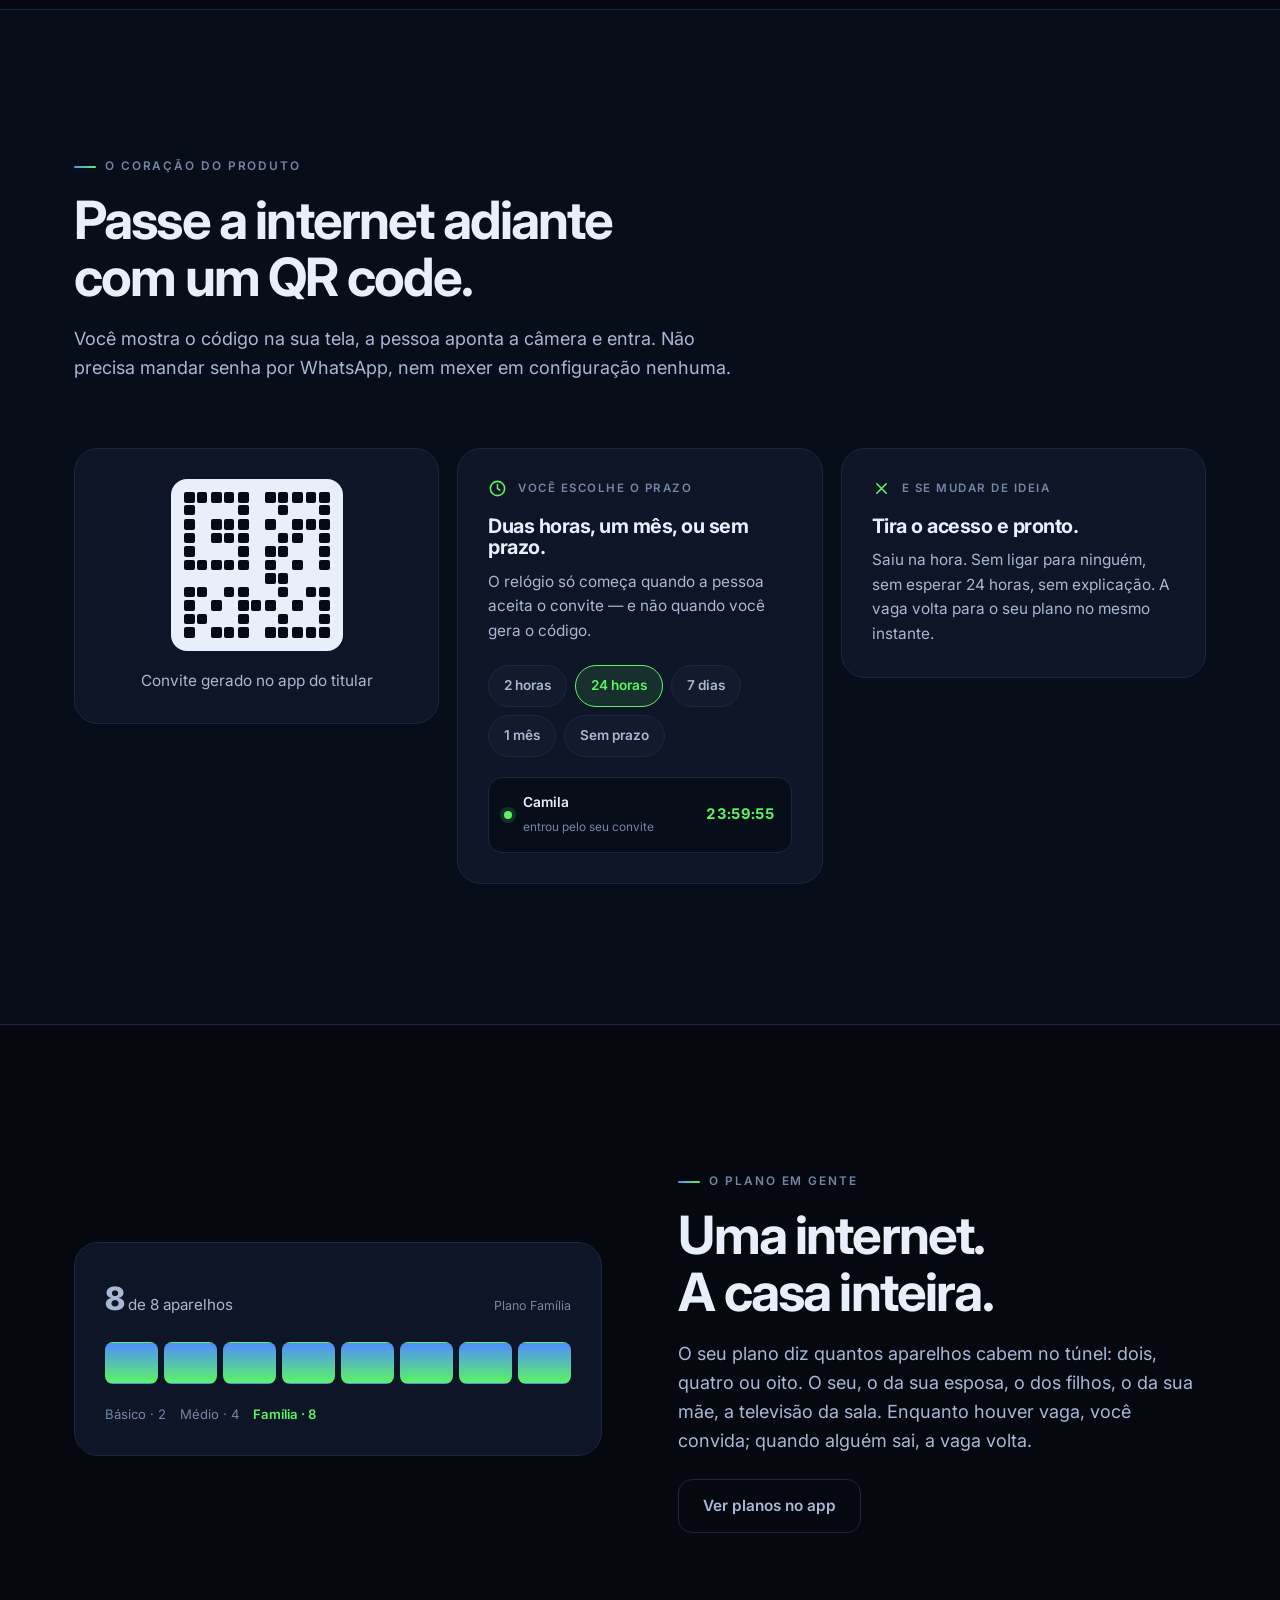
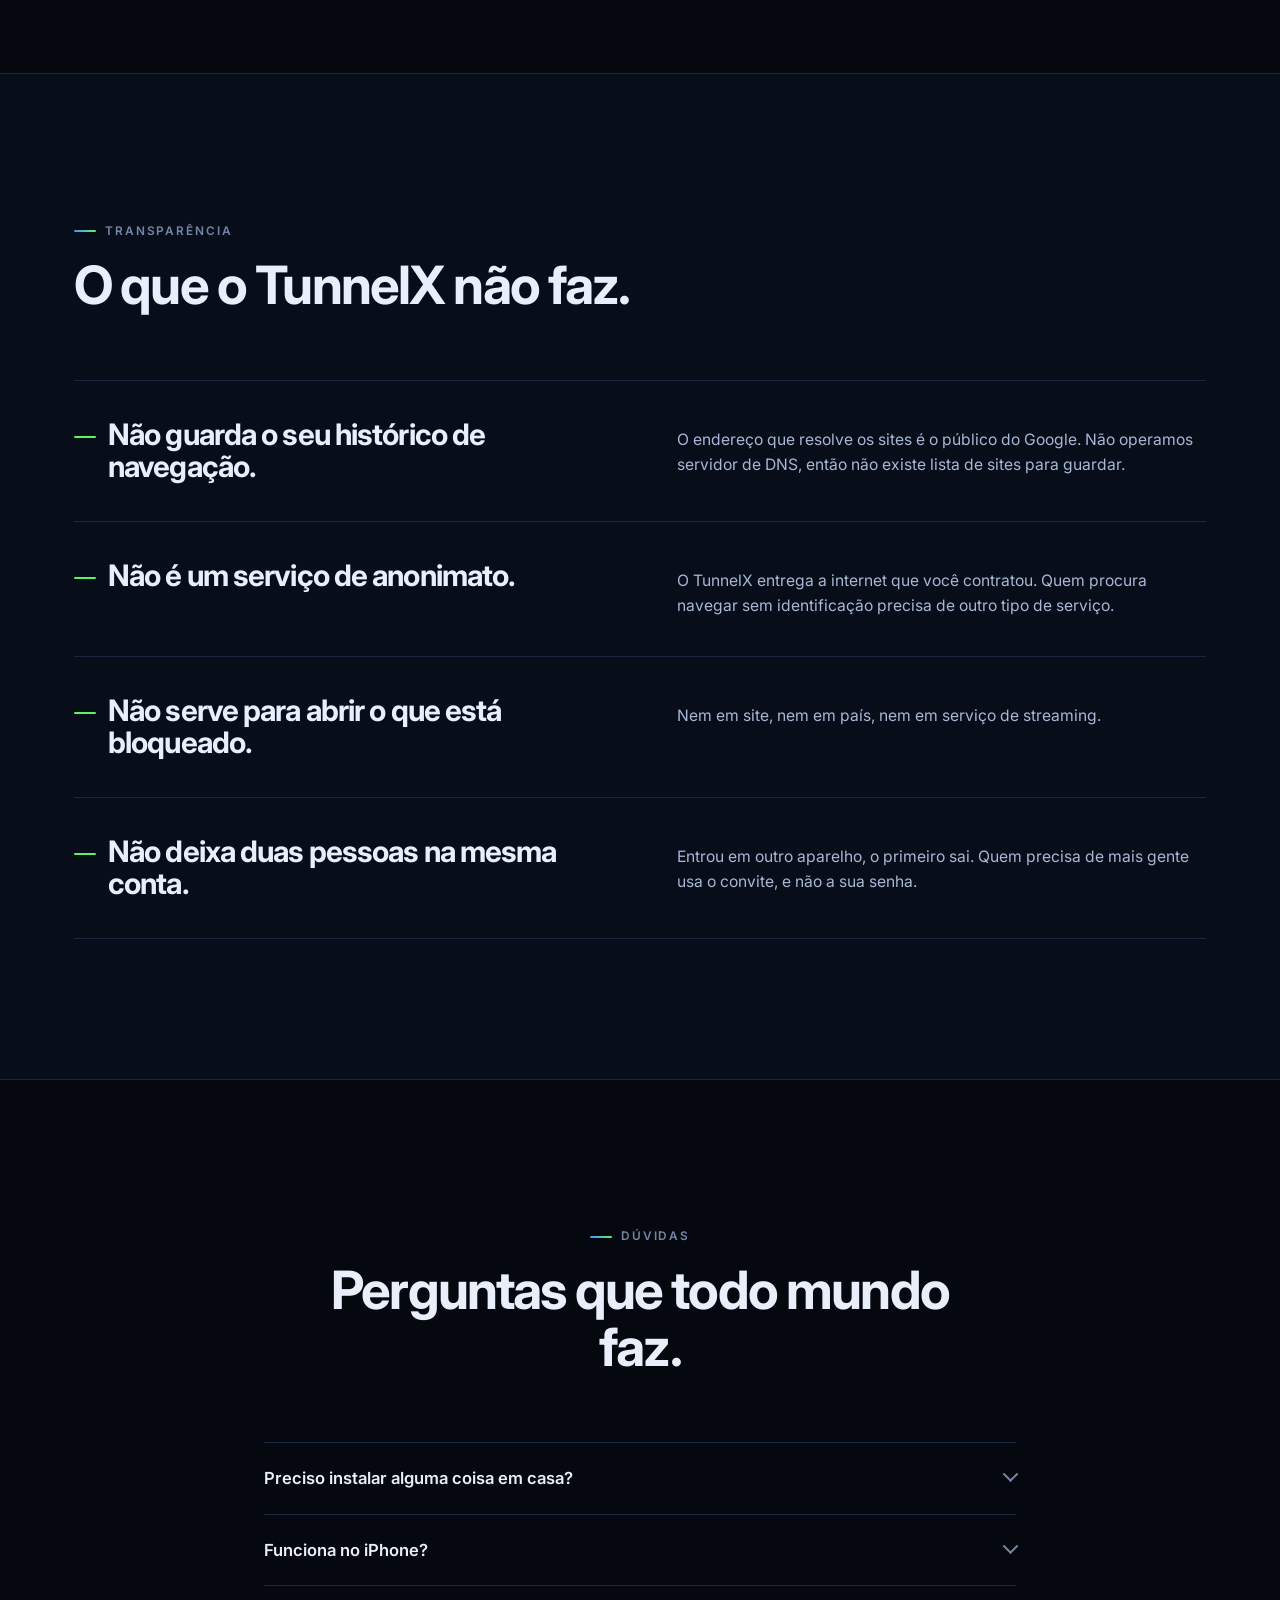
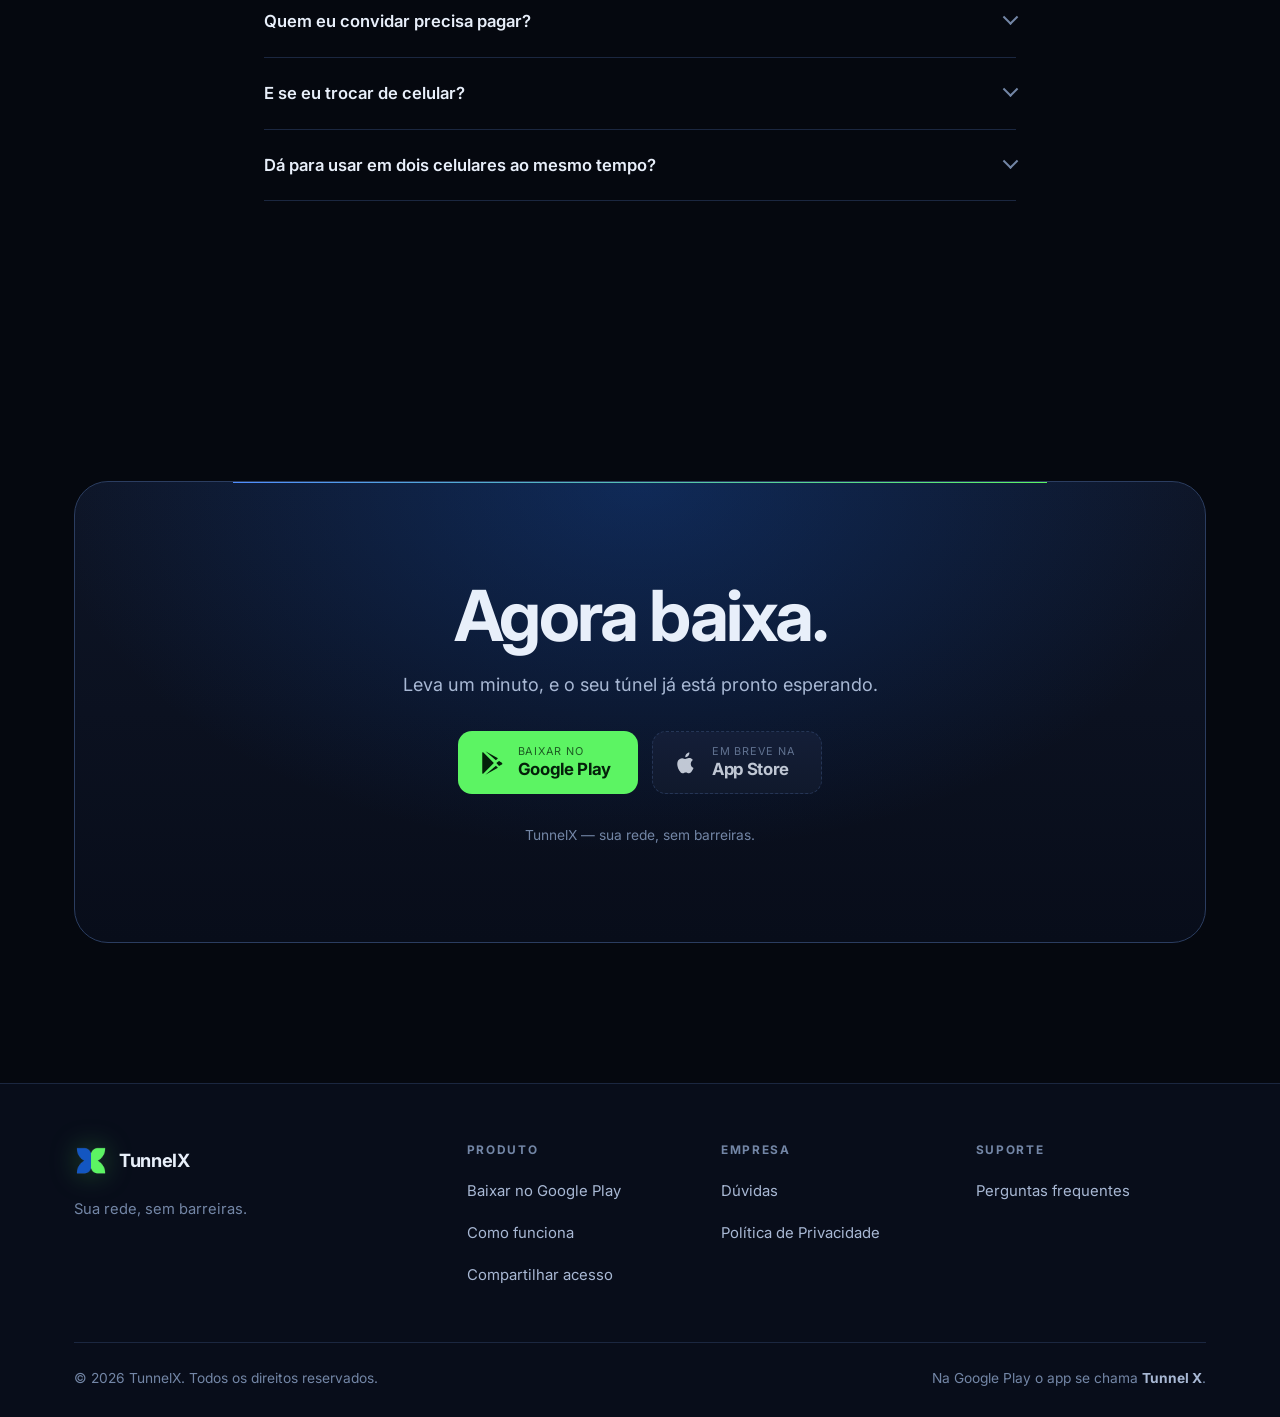
==== commit d942816e: "ajustes" ====
--- a/index.html
+++ b/index.html
@@ -5,7 +5,7 @@
 <meta name="viewport" content="width=device-width, initial-scale=1">
 
 <title>TunnelX — sua internet, sem configurar nada</title>
-<meta name="description" content="A internet que você contratou chega no seu celular por um caminho só seu. Baixe, entre com o CPF e conecte. Compartilhe com a família por QR code e escolha o prazo.">
+<meta name="description" content="A internet que você contratou chega no seu celular por um caminho só seu. Baixe, entre com o CPF e conecte. Compartilhe com a família por QR code.">
 <meta name="theme-color" content="#05080F">
 <!-- max-image-preview:large libera a miniatura grande no resultado; sem isso
      o Google usa a pequena e o resultado ocupa menos espaco na tela. -->
@@ -34,6 +34,11 @@
 <link rel="preconnect" href="https://fonts.googleapis.com">
 <link rel="preconnect" href="https://fonts.gstatic.com" crossorigin>
 <link href="https://fonts.googleapis.com/css2?family=Inter:wght@400;500;600;700;800&display=swap" rel="stylesheet">
+<script>document.documentElement.className += " js";</script>
+<!-- A classe acima liga o estado escondido das secoes que entram animadas.
+     Ela e posta ANTES da folha de estilo justamente para nao haver um quadro
+     com o conteudo visivel antes de sumir. Sem JS, a classe nunca aparece e a
+     pagina e exibida inteira. -->
 <link rel="stylesheet" href="css/style.css">
 
 <!-- Dados estruturados. O FAQPage e gerado a partir das perguntas que estao
@@ -79,7 +84,7 @@
       "name": "Tunnel X",
       "applicationCategory": "UtilitiesApplication",
       "applicationSubCategory": "Conectividade",
-      "operatingSystem": "Android 7.0 ou superior",
+      "operatingSystem": "ANDROID",
       "url": "https://www.tunnelx.com.br/",
       "installUrl": "https://play.google.com/store/apps/details?id=com.tunnelxapp",
       "downloadUrl": "https://play.google.com/store/apps/details?id=com.tunnelxapp",
@@ -159,8 +164,8 @@
 <!-- ============================================================ cabeçalho -->
 <header class="cabecalho">
     <div class="container nav">
-        <a href="#" class="marca" aria-label="TunnelX, início">
-            <img src="img/logo-mark.png" alt="" width="34" height="34" fetchpriority="high" decoding="async">
+        <a href="/" class="marca" aria-label="TunnelX, início">
+            <img src="img/logo-mark-96.png" alt="" width="34" height="34" fetchpriority="high" decoding="async">
             <span>TunnelX</span>
         </a>
 
@@ -565,8 +570,8 @@
     <div class="container">
         <div class="rodape-grade">
             <div class="rodape-marca">
-                <a href="#" class="marca">
-                    <img src="img/logo-mark.png" alt="" width="30" height="30" loading="lazy" decoding="async">
+                <a href="/" class="marca">
+                    <img src="img/logo-mark-96.png" alt="" width="30" height="30" loading="lazy" decoding="async">
                     <span>TunnelX</span>
                 </a>
                 <p>Sua rede, sem barreiras.</p>
--- a/css/style.css
+++ b/css/style.css
@@ -1022,11 +1022,16 @@
 
 /* ------------------------------------------------------------- revelacao -- */
 /*
-   O estado final e o padrao: se o JS nao rodar, o conteudo aparece normalmente
-   em vez de ficar invisivel para sempre.
+   O estado escondido so existe quando o JS esta ligado.
+
+   Antes, `.revela { opacity: 0 }` valia sempre, e quem tem o JS bloqueado — por
+   extensao, por rede que derrubou o arquivo, por erro de sintaxe num navegador
+   antigo — recebia a pagina quase em branco: o texto estava no HTML, o Google
+   lia tudo, e a pessoa nao via nada. A classe `js` e posta no <html> por um
+   script embutido no proprio <head>, antes da primeira pintura.
 */
-.revela { opacity: 0; transform: translateY(24px); transition: opacity .8s var(--curva), transform .8s var(--curva); }
-.revela.visivel { opacity: 1; transform: none; }
+.js .revela { opacity: 0; transform: translateY(24px); transition: opacity .8s var(--curva), transform .8s var(--curva); }
+.js .revela.visivel { opacity: 1; transform: none; }
 
 .revela[data-atraso="1"] { transition-delay: .09s; }
 .revela[data-atraso="2"] { transition-delay: .18s; }
